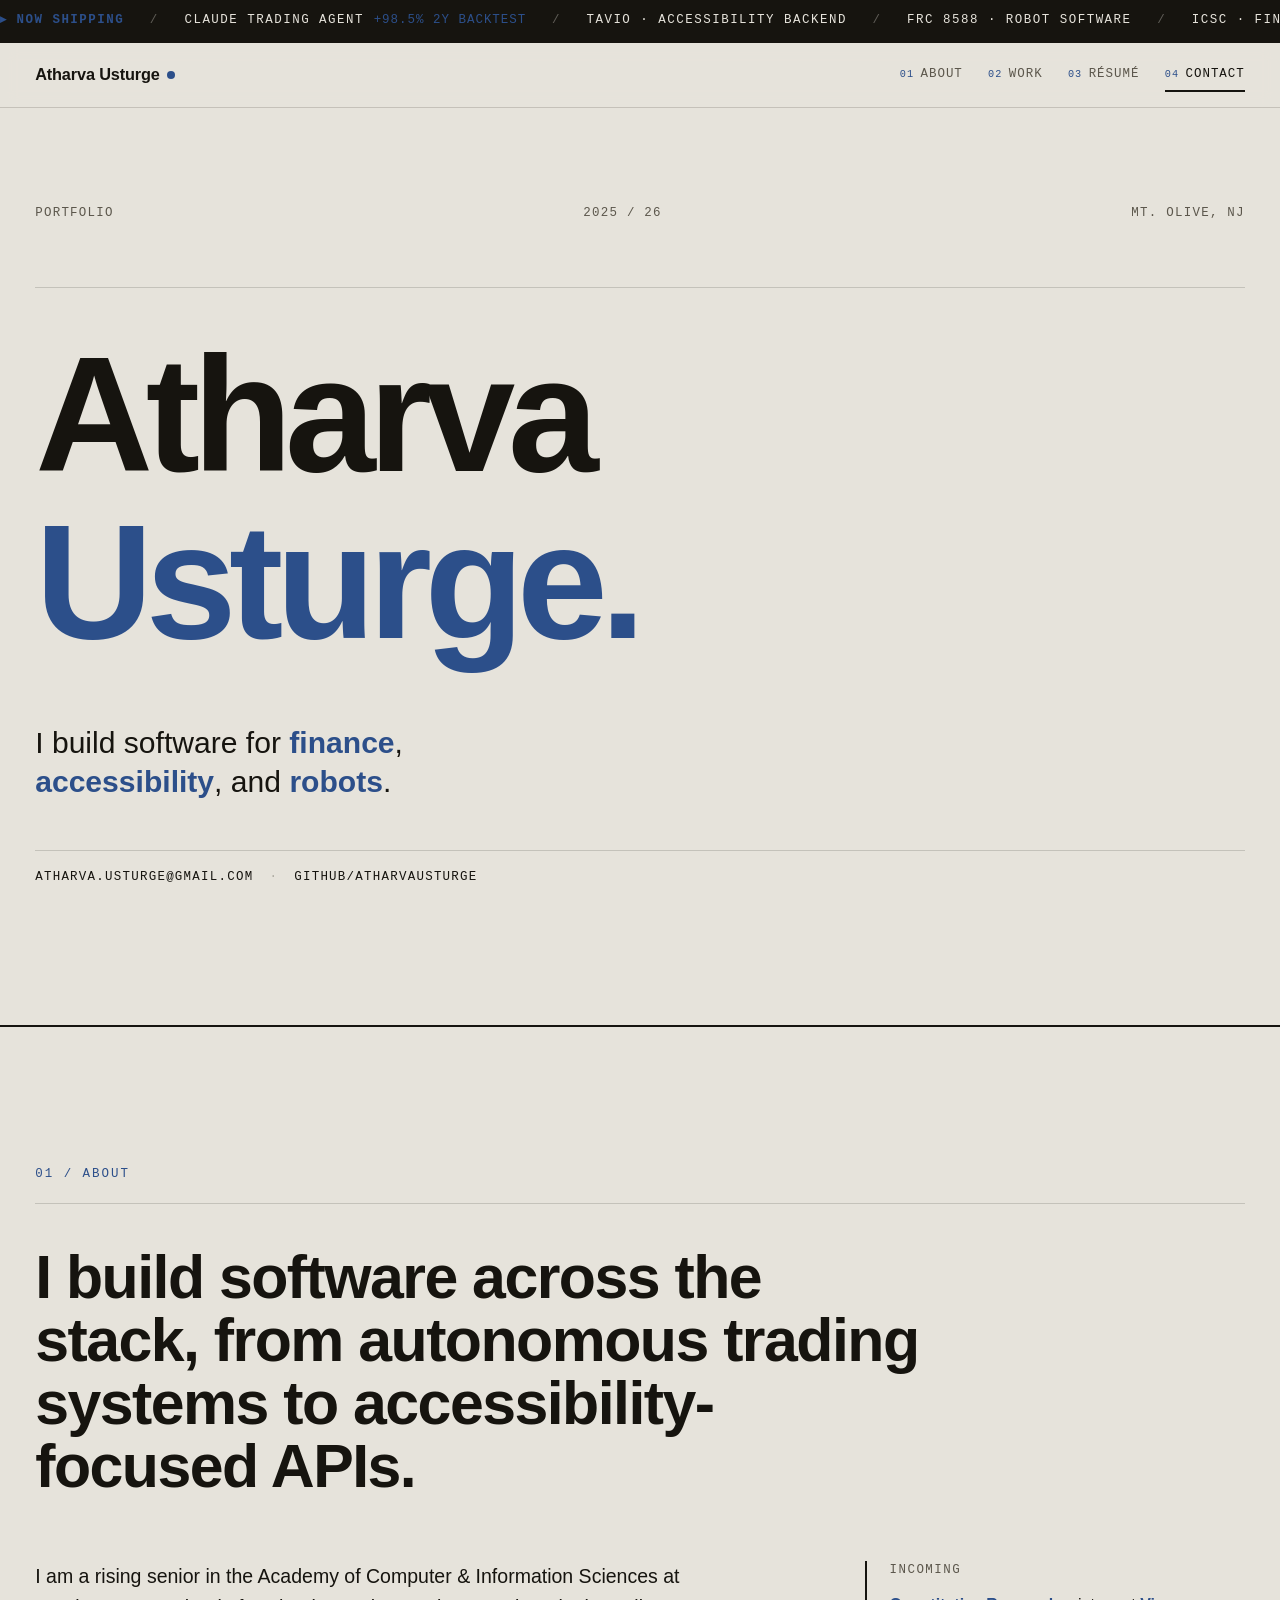
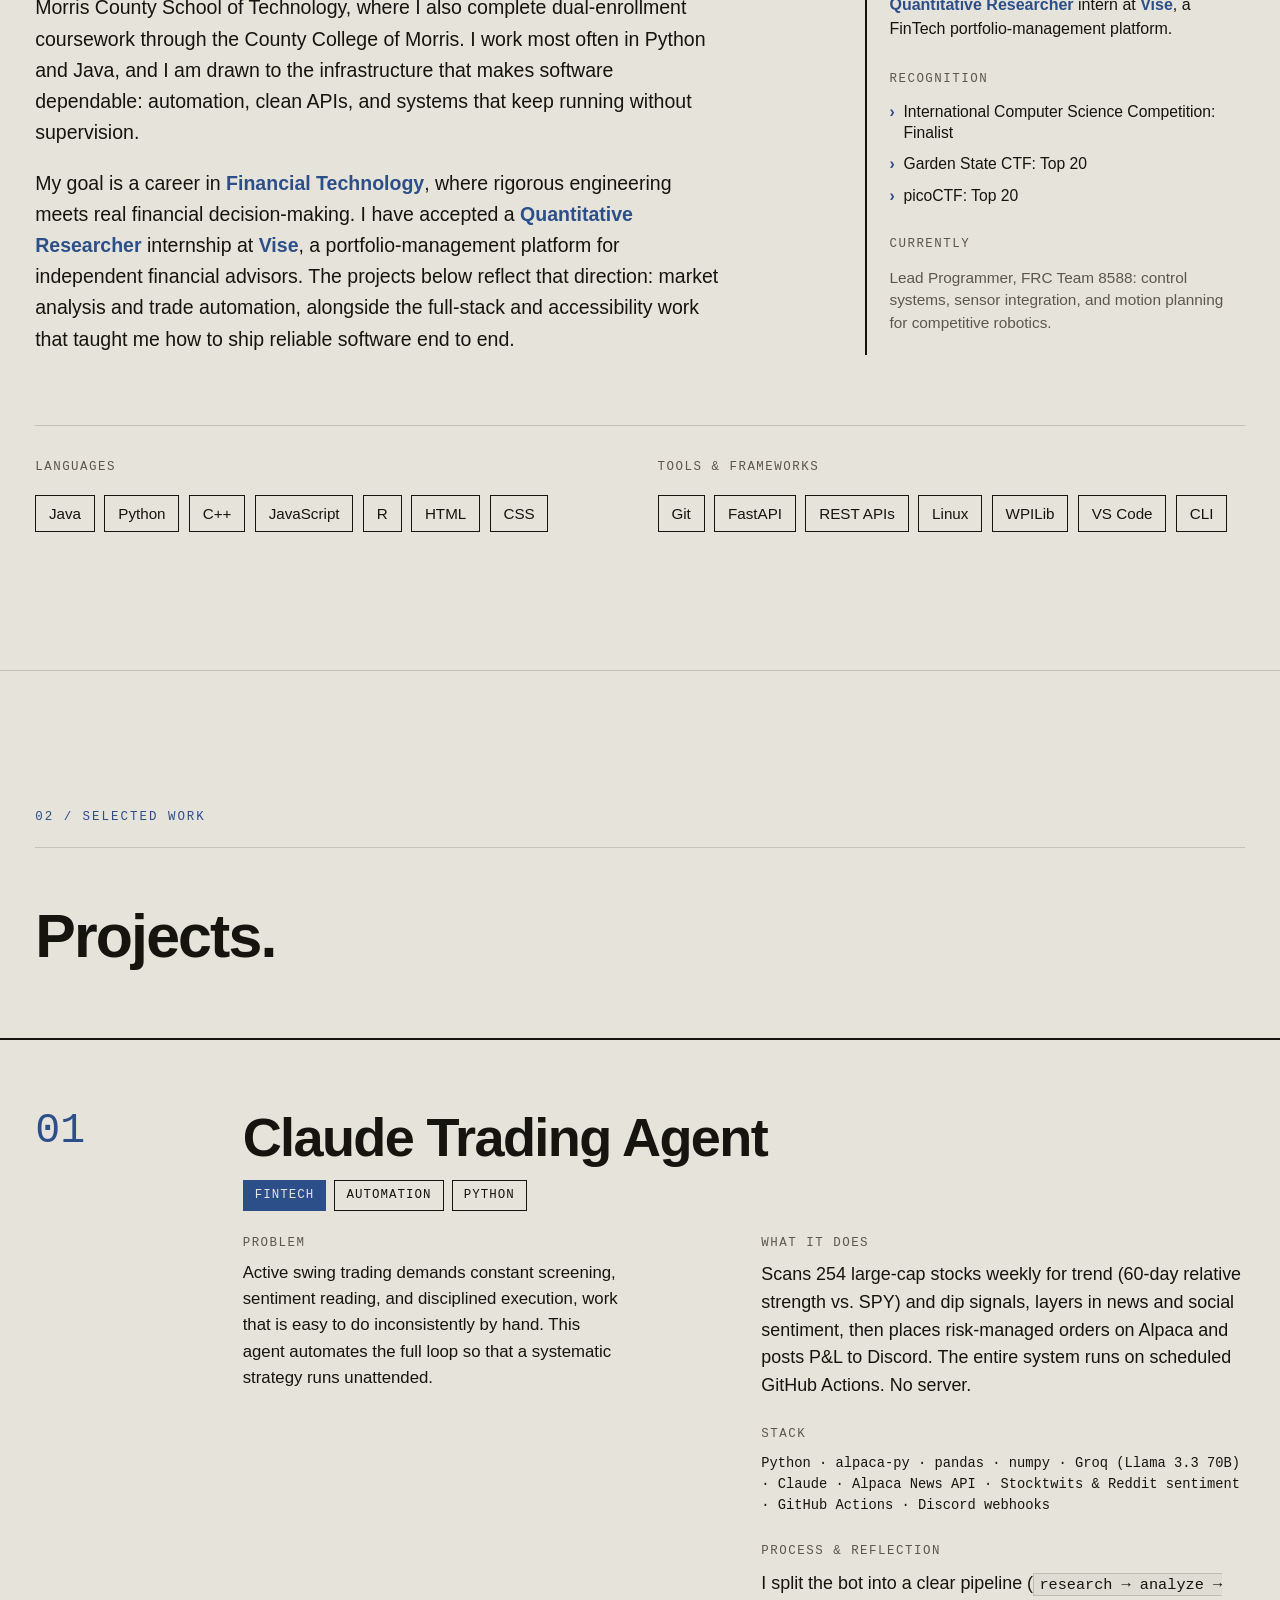
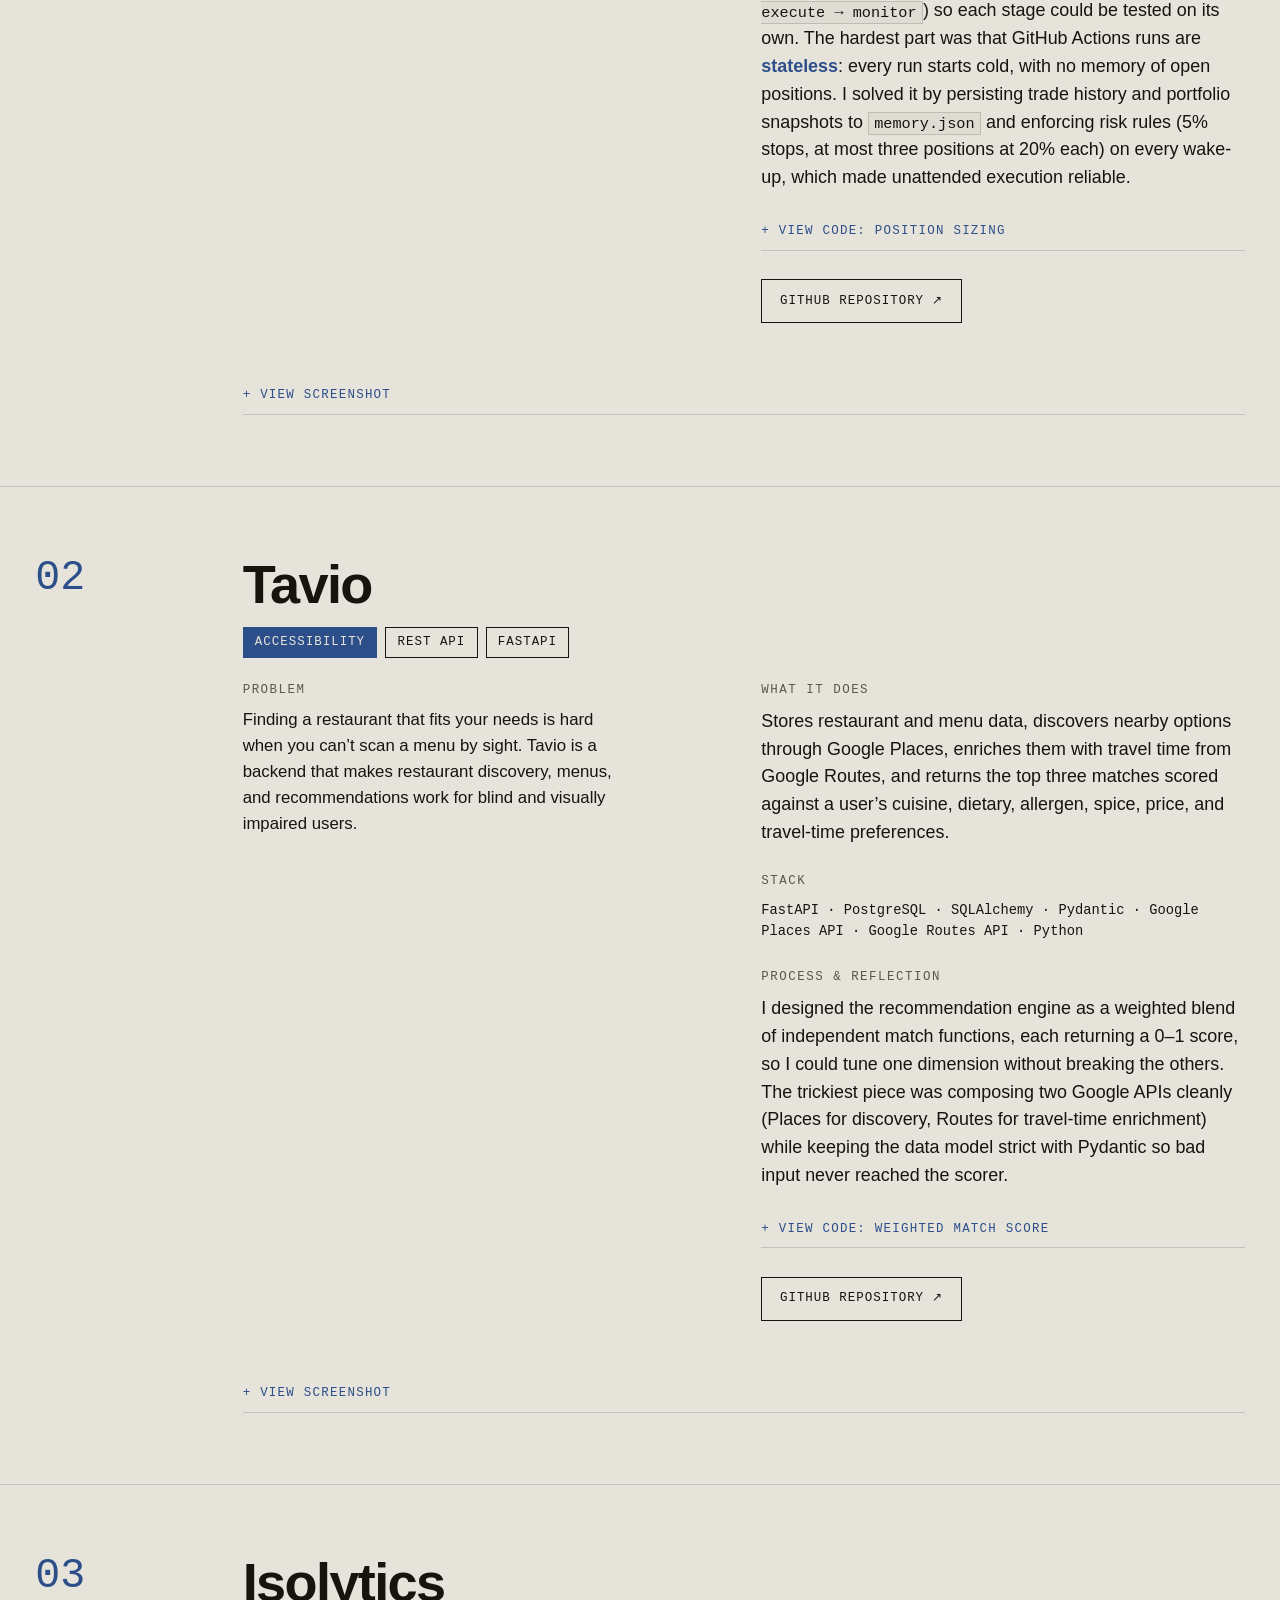
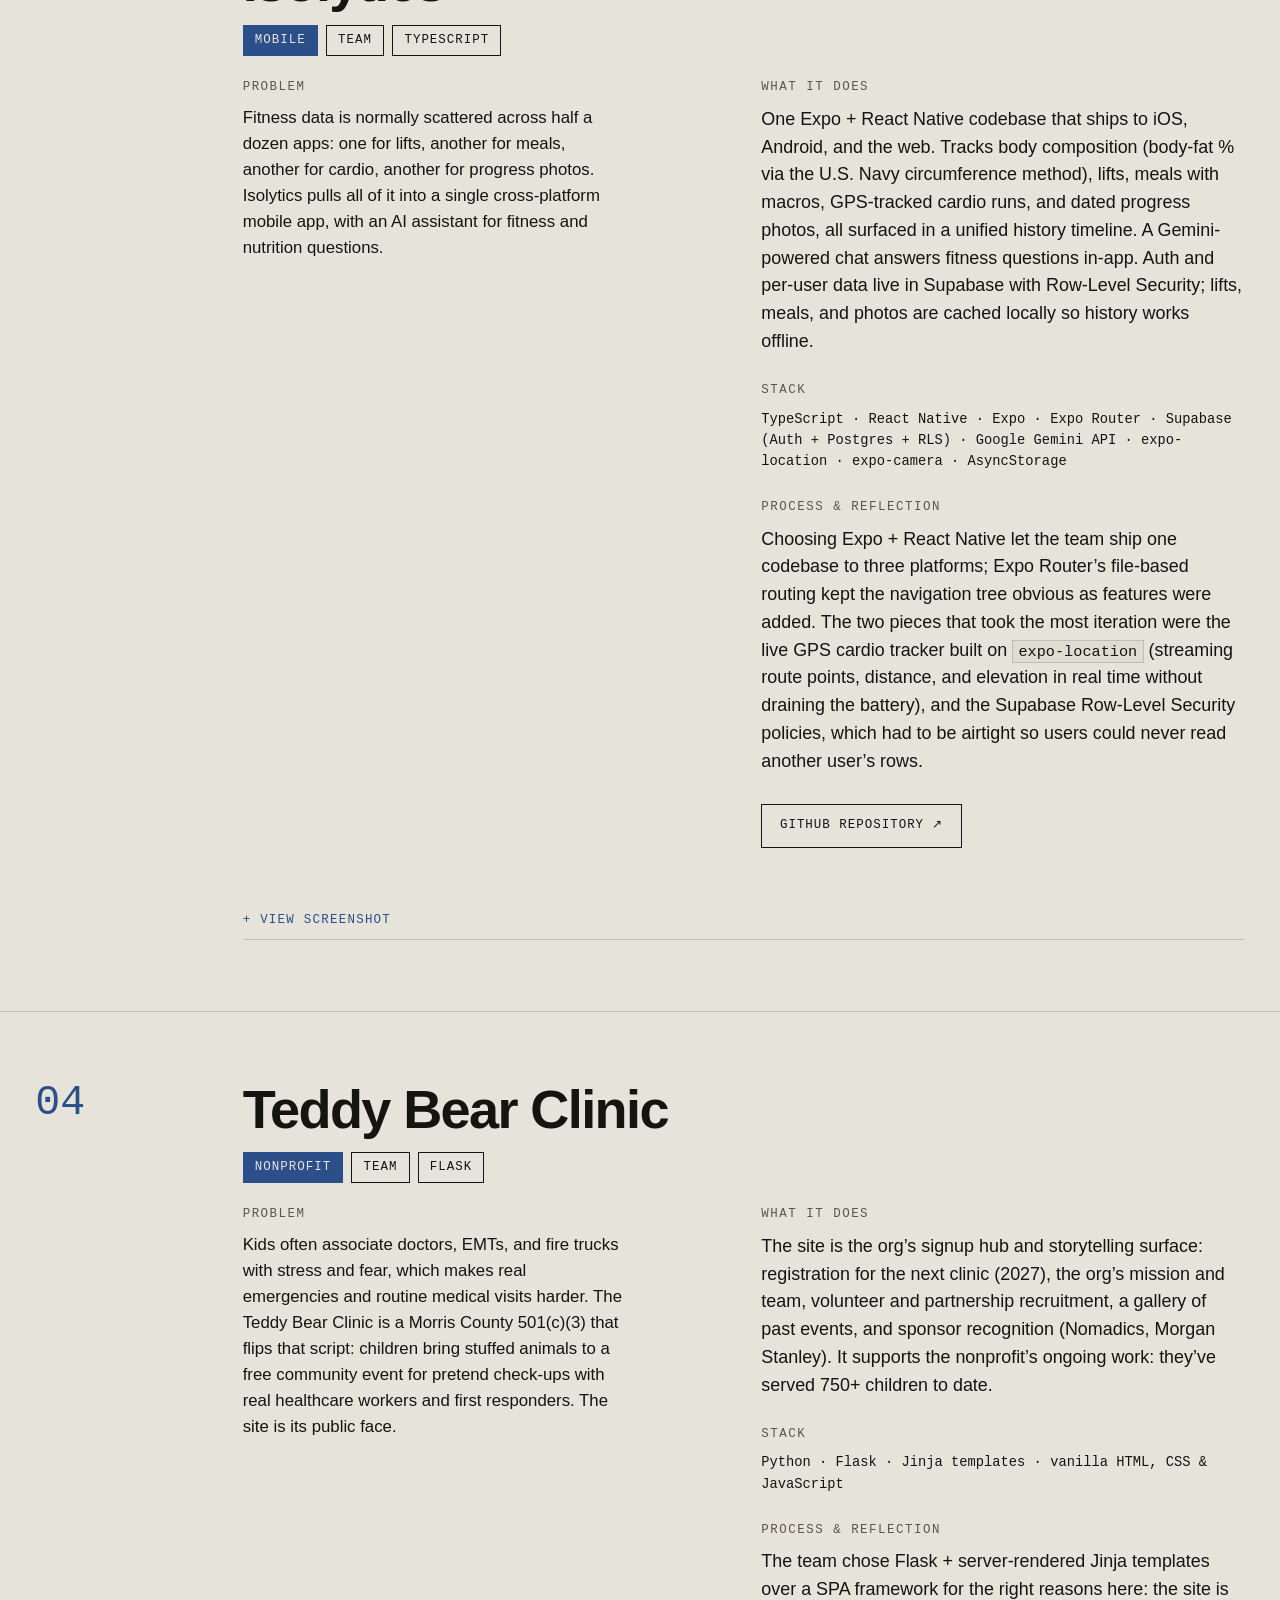
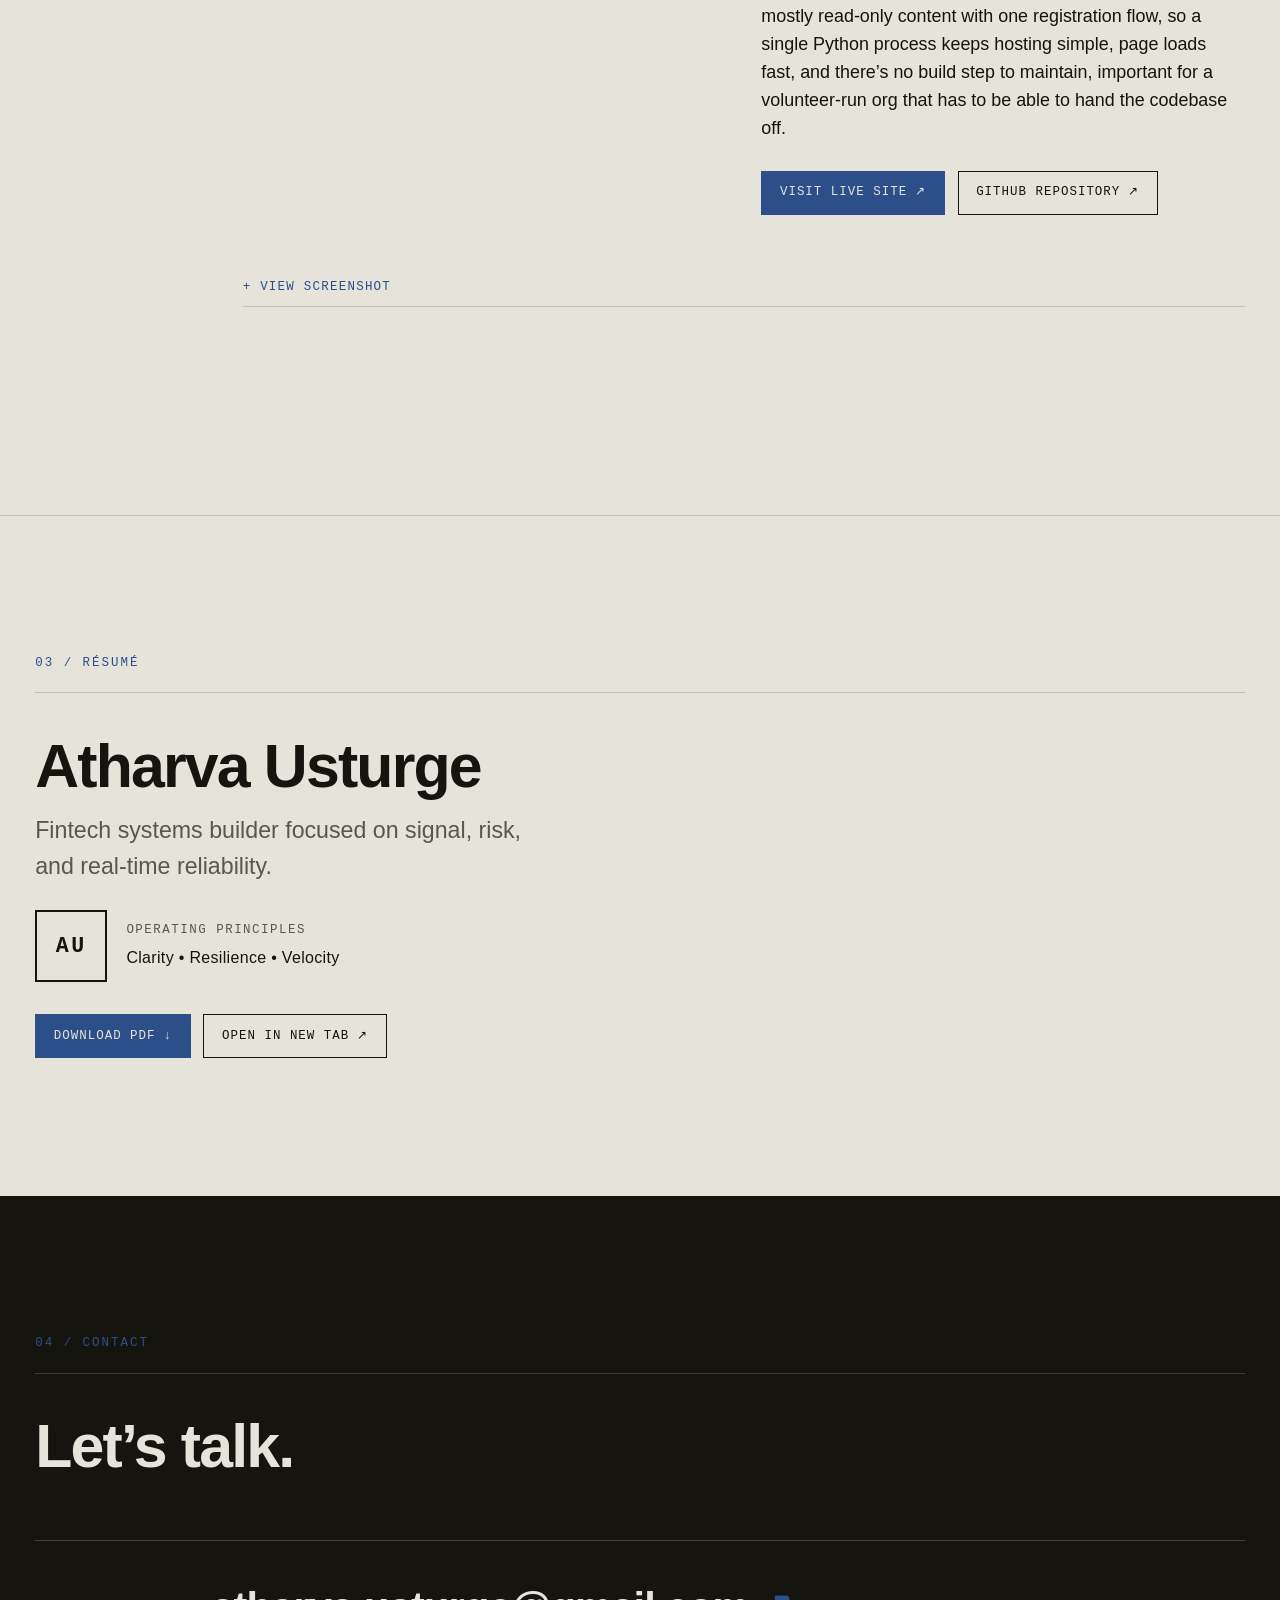
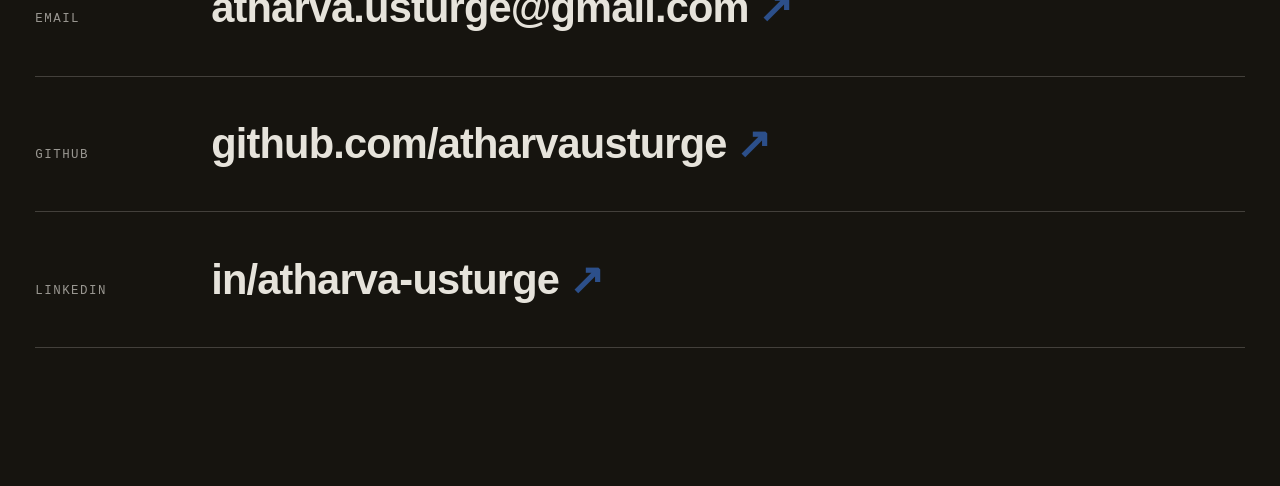
==== index.html @ 87243079 "Update portfolio files for consistency and clarity in text formatting. Added Career update and rewro" ====
<!DOCTYPE html>
<html lang="en">

<head>
  <meta charset="UTF-8" />
  <meta name="viewport" content="width=device-width, initial-scale=1.0" />
  <title>Atharva Usturge · Portfolio</title>
  <meta name="description"
    content="Atharva Usturge: Computer &amp; Information Sciences student engineering toward Financial Technology. Selected work in trading automation, accessibility, and full-stack development." />
  <link rel="stylesheet" href="style.css?v=3" />
</head>

<body>
  <a class="skip-link" href="#about">Skip to content</a>

  <!-- ============== LIVE "NOW SHIPPING" TICKER (above the sticky header) ===== -->
  <!-- Sits above the header so it scrolls off naturally and never collides with
       the sticky nav. Decorative; full content lives in the page below. -->
  <div class="ticker" aria-hidden="true">
    <div class="ticker__track">
      <!-- Two identical copies of the list so the loop is seamless. -->
      <span class="ticker__item ticker__item--lead">&#9656; Now shipping</span>
      <span class="ticker__sep">/</span>
      <span class="ticker__item">Claude Trading Agent <em>+98.5% 2y backtest</em></span>
      <span class="ticker__sep">/</span>
      <span class="ticker__item">Tavio &middot; accessibility backend</span>
      <span class="ticker__sep">/</span>
      <span class="ticker__item">FRC 8588 &middot; robot software</span>
      <span class="ticker__sep">/</span>
      <span class="ticker__item">ICSC &middot; Finalist</span>
      <span class="ticker__sep">/</span>
      <span class="ticker__item">Top 20 &middot; picoCTF</span>
      <span class="ticker__sep">/</span>
      <span class="ticker__item">Top 20 &middot; Garden State CTF</span>
      <span class="ticker__sep">/</span>

      <span class="ticker__item ticker__item--lead">&#9656; Now shipping</span>
      <span class="ticker__sep">/</span>
      <span class="ticker__item">Claude Trading Agent <em>+98.5% 2y backtest</em></span>
      <span class="ticker__sep">/</span>
      <span class="ticker__item">Tavio &middot; accessibility backend</span>
      <span class="ticker__sep">/</span>
      <span class="ticker__item">FRC 8588 &middot; robot software</span>
      <span class="ticker__sep">/</span>
      <span class="ticker__item">ICSC &middot; Finalist</span>
      <span class="ticker__sep">/</span>
      <span class="ticker__item">Top 20 &middot; picoCTF</span>
      <span class="ticker__sep">/</span>
      <span class="ticker__item">Top 20 &middot; Garden State CTF</span>
      <span class="ticker__sep">/</span>
    </div>
  </div>

  <!-- ============================ HEADER / NAV ============================ -->
  <header class="site-header" id="top">
    <div class="grid site-header__inner">
      <a class="wordmark" href="#top" aria-label="Atharva Usturge, home">
        <span class="wordmark__name">Atharva Usturge</span>
        <span class="wordmark__dot" aria-hidden="true"></span>
      </a>

      <nav class="nav" aria-label="Primary">
        <button class="nav__toggle" aria-expanded="false" aria-controls="nav-list">
          <span class="nav__toggle-label">Menu</span>
          <span class="nav__toggle-bars" aria-hidden="true"><i></i><i></i></span>
        </button>
        <ul class="nav__list" id="nav-list">
          <li><a href="#about"><span class="nav__num">01</span>About</a></li>
          <li><a href="#work"><span class="nav__num">02</span>Work</a></li>
          <li><a href="#resume"><span class="nav__num">03</span>Résumé</a></li>
          <li><a href="#contact"><span class="nav__num">04</span>Contact</a></li>
        </ul>
      </nav>
    </div>
  </header>

  <main>
    <!-- ============================ HERO ============================ -->
    <section class="hero" aria-labelledby="hero-heading">
      <div class="grid hero__inner">
        <div class="hero__meta">
          <span>Portfolio</span>
          <span>2025 / 26</span>
          <span>Mt. Olive, NJ</span>
        </div>

        <h1 class="hero__heading" id="hero-heading">
          <span class="line"><span>Atharva</span></span>
          <span class="line line--accent"><span>Usturge.</span></span>
        </h1>

        <p class="hero__lede">
          I build software for
          <strong>finance</strong>, <strong>accessibility</strong>, and <strong>robots</strong>.
        </p>

        <div class="hero__contact">
          <a href="mailto:atharva.usturge@gmail.com">atharva.usturge@gmail.com</a>
          <span class="hero__contact-dot" aria-hidden="true">&middot;</span>
          <a href="https://github.com/atharvausturge" target="_blank" rel="noopener">github/atharvausturge</a>
        </div>
      </div>
    </section>



    <!-- ============================ ABOUT ============================ -->
    <section class="section about" id="about" aria-labelledby="about-heading">
      <div class="grid">
        <p class="section__label">01 / About</p>

        <div class="about__body">
          <h2 class="about__heading" id="about-heading" data-reveal>
            I build software across the stack, from autonomous trading
            systems to accessibility-focused APIs.
          </h2>

          <div class="about__cols">
            <div class="about__bio" data-reveal>
              <p>
                I am a rising senior in the Academy of Computer &amp; Information
                Sciences at Morris County School of Technology, where I also
                complete dual-enrollment coursework through the County College of
                Morris. I work most often in Python and Java, and I am drawn to the
                infrastructure that makes software dependable: automation, clean
                APIs, and systems that keep running without supervision.
              </p>
              <p>
                My goal is a career in <strong>Financial Technology</strong>, where
                rigorous engineering meets real financial decision-making. I have
                accepted a <strong>Quantitative Researcher</strong> internship at
                <strong>Vise</strong>, a portfolio-management platform for
                independent financial advisors. The projects below reflect that
                direction: market analysis and trade automation, alongside the
                full-stack and accessibility work that taught me how to ship
                reliable software end to end.
              </p>
            </div>

            <aside class="about__aside" data-reveal>
              <p class="about__aside-label">Incoming</p>
              <p class="about__aside-note about__aside-note--highlight">
                <strong>Quantitative Researcher</strong> intern at
                <strong>Vise</strong>, a FinTech portfolio-management platform.
              </p>

              <p class="about__aside-label">Recognition</p>
              <ul class="awards">
                <li><span aria-hidden="true">&rsaquo;</span> International Computer Science Competition: Finalist</li>
                <li><span aria-hidden="true">&rsaquo;</span> Garden State CTF: Top 20</li>
                <li><span aria-hidden="true">&rsaquo;</span> picoCTF: Top 20</li>
              </ul>

              <p class="about__aside-label">Currently</p>
              <p class="about__aside-note">
                Lead Programmer, FRC Team 8588: control systems, sensor
                integration, and motion planning for competitive robotics.
              </p>
            </aside>
          </div>

          <!-- Skills -->
          <div class="skills" data-reveal>
            <div class="skills__group">
              <p class="skills__label">Languages</p>
              <ul class="skills__list">
                <li>Java</li>
                <li>Python</li>
                <li>C++</li>
                <li>JavaScript</li>
                <li>R</li>
                <li>HTML</li>
                <li>CSS</li>
              </ul>
            </div>
            <div class="skills__group">
              <p class="skills__label">Tools &amp; Frameworks</p>
              <ul class="skills__list">
                <li>Git</li>
                <li>FastAPI</li>
                <li>REST APIs</li>
                <li>Linux</li>
                <li>WPILib</li>
                <li>VS Code</li>
                <li>CLI</li>
              </ul>
            </div>
          </div>
        </div>
      </div>
    </section>

    <!-- ============================ WORK ============================ -->
    <section class="section work" id="work" aria-labelledby="work-heading">
      <div class="grid">
        <p class="section__label">02 / Selected Work</p>
        <h2 class="work__heading" id="work-heading">Projects.</h2>
      </div>

      <!-- ---- Project 01 ---- -->
      <article class="project" id="project-1" data-reveal>
        <div class="grid project__inner">
          <div class="project__index"><span>01</span></div>
          <div class="project__head">
            <h3 class="project__title">Claude Trading Agent</h3>
            <ul class="project__tags">
              <li class="tag tag--accent">FinTech</li>
              <li class="tag">Automation</li>
              <li class="tag">Python</li>
            </ul>
          </div>

          <div class="project__problem">
            <p class="project__field-label">Problem</p>
            <p>
              Active swing trading demands constant screening, sentiment reading,
              and disciplined execution, work that is easy to do inconsistently
              by hand. This agent automates the full loop so that a systematic
              strategy runs unattended.
            </p>
          </div>

          <div class="project__detail">
            <p class="project__field-label">What it does</p>
            <p>
              Scans 254 large-cap stocks weekly for trend (60-day relative strength
              vs. SPY) and dip signals, layers in news and social sentiment, then
              places risk-managed orders on Alpaca and posts P&amp;L to Discord.
              The entire system runs on scheduled GitHub Actions. No server.
            </p>

            <p class="project__field-label">Stack</p>
            <p class="project__stack">
              Python &middot; alpaca-py &middot; pandas &middot; numpy &middot;
              Groq (Llama&nbsp;3.3&nbsp;70B) &middot; Claude &middot; Alpaca News API
              &middot; Stocktwits &amp; Reddit sentiment &middot; GitHub Actions &middot;
              Discord webhooks
            </p>

            <p class="project__field-label">Process &amp; reflection</p>
            <p class="project__draft">
              I split the bot into a clear pipeline
              (<code>research &rarr; analyze &rarr; execute &rarr; monitor</code>)
              so each stage could be tested on its own. The hardest part was
              that GitHub Actions runs are <em>stateless</em>: every run starts cold,
              with no memory of open positions. I solved it by persisting trade
              history and portfolio snapshots to <code>memory.json</code> and
              enforcing risk rules (5% stops, at most three positions at 20% each)
              on every wake-up, which made unattended execution reliable.
            </p>

            <details class="snippet">
              <summary>View code: position sizing</summary>
              <pre><code># risk.py: fixed-fractional position sizing with a hard cap
MAX_POSITIONS = 3      # never hold more than three names at once
ALLOCATION    = 0.20   # commit 20% of equity per position
STOP_LOSS     = 0.05   # 5% protective stop on every entry

def size_order(equity: float, price: float, open_positions: int) -> int:
    """Return whole-share count for a new entry, or 0 if we're at capacity."""
    if open_positions &gt;= MAX_POSITIONS:
        return 0                      # respect the concurrency cap
    dollars = equity * ALLOCATION     # dollars allotted to this trade
    return int(dollars // price)      # brokers fill whole shares only
</code></pre>
              <p class="snippet__note">Representative logic. Full source on GitHub.</p>
            </details>

            <div class="project__links">
              <a class="link-btn" href="https://github.com/atharvausturge/ClaudeTradingAgent" target="_blank"
                rel="noopener">
                GitHub repository <span aria-hidden="true">&nearr;</span>
              </a>
            </div>
          </div>

          <details class="project__media">
            <summary>View screenshot</summary>
            <figure>
            <img src="assets/discord.jpg" alt="Claude Trading Agent posting a trade execution and P&amp;L update to Discord."
                 loading="lazy" />
            <figcaption>Discord webhook: weekly trade execution and P&amp;L update.</figcaption>
            </figure>
          </details>
        </div>
      </article>

      <!-- ---- Project 02 ---- -->
      <article class="project" id="project-2" data-reveal>
        <div class="grid project__inner">
          <div class="project__index"><span>02</span></div>
          <div class="project__head">
            <h3 class="project__title">Tavio</h3>
            <ul class="project__tags">
              <li class="tag tag--accent">Accessibility</li>
              <li class="tag">REST API</li>
              <li class="tag">FastAPI</li>
            </ul>
          </div>

          <div class="project__problem">
            <p class="project__field-label">Problem</p>
            <p>
              Finding a restaurant that fits your needs is hard when you can&rsquo;t
              scan a menu by sight. Tavio is a backend that makes restaurant
              discovery, menus, and recommendations work for blind and visually
              impaired users.
            </p>
          </div>

          <div class="project__detail">
            <p class="project__field-label">What it does</p>
            <p>
              Stores restaurant and menu data, discovers nearby options through
              Google Places, enriches them with travel time from Google Routes, and
              returns the top three matches scored against a user&rsquo;s cuisine,
              dietary, allergen, spice, price, and travel-time preferences.
            </p>

            <p class="project__field-label">Stack</p>
            <p class="project__stack">
              FastAPI &middot; PostgreSQL &middot; SQLAlchemy &middot; Pydantic
              &middot; Google Places API &middot; Google Routes API &middot; Python
            </p>

            <p class="project__field-label">Process &amp; reflection</p>
            <p class="project__draft">
              I designed the recommendation engine as a weighted blend of independent
              match functions, each returning a 0&ndash;1 score, so I could tune one
              dimension without breaking the others. The trickiest piece was
              composing two Google APIs cleanly (Places for discovery, Routes
              for travel-time enrichment) while keeping the data model strict
              with Pydantic so bad input never reached the scorer.
            </p>

            <details class="snippet">
              <summary>View code: weighted match score</summary>
              <pre><code># recommend.py: blend per-dimension matches into one ranking score
WEIGHTS = {"cuisine": 0.30, "dietary": 0.25, "allergens": 0.20,
           "spice": 0.10, "price": 0.10, "travel": 0.05}

def score(restaurant, prefs) -&gt; float:
    """Each match_* fn returns 0..1; weights make the trade-offs explicit."""
    parts = {
        "cuisine":   cuisine_match(restaurant, prefs),
        "dietary":   dietary_match(restaurant, prefs),
        "allergens": allergen_safety(restaurant, prefs),
        "spice":     spice_match(restaurant, prefs),
        "price":     price_match(restaurant, prefs),
        "travel":    travel_match(restaurant, prefs),
    }
    return sum(WEIGHTS[k] * v for k, v in parts.items())
</code></pre>
              <p class="snippet__note">Representative logic. Full source on GitHub.</p>
            </details>

            <div class="project__links">
              <a class="link-btn" href="https://github.com/atharvausturge/Tavio-Backend" target="_blank" rel="noopener">
                GitHub repository <span aria-hidden="true">&nearr;</span>
              </a>
            </div>
          </div>

          <details class="project__media">
            <summary>View screenshot</summary>
            <figure>
            <img src="assets/Tavio.jpg" alt="Tavio backend: restaurant recommendation API response."
                 loading="lazy" />
            <figcaption>Recommendation response: ranked restaurants scored against a user&rsquo;s preferences.</figcaption>
            </figure>
          </details>
        </div>
      </article>

      <!-- ---- Project 03 ---- -->
      <article class="project" id="project-3" data-reveal>
        <div class="grid project__inner">
          <div class="project__index"><span>03</span></div>
          <div class="project__head">
            <h3 class="project__title">Isolytics</h3>
            <ul class="project__tags">
              <li class="tag tag--accent">Mobile</li>
              <li class="tag">Team</li>
              <li class="tag">TypeScript</li>
            </ul>
          </div>

          <div class="project__problem">
            <p class="project__field-label">Problem</p>
            <p>
              Fitness data is normally scattered across half a dozen apps: one
              for lifts, another for meals, another for cardio, another for progress
              photos. Isolytics pulls all of it into a single cross-platform mobile
              app, with an AI assistant for fitness and nutrition questions.
            </p>
          </div>

          <div class="project__detail">
            <p class="project__field-label">What it does</p>
            <p>
              One Expo + React Native codebase that ships to iOS, Android, and the
              web. Tracks body composition (body-fat % via the U.S. Navy
              circumference method), lifts, meals with macros, GPS-tracked cardio
              runs, and dated progress photos, all surfaced in a unified
              history timeline. A Gemini-powered chat answers fitness questions
              in-app. Auth and per-user data live in Supabase with Row-Level
              Security; lifts, meals, and photos are cached locally so history
              works offline.
            </p>

            <p class="project__field-label">Stack</p>
            <p class="project__stack">
              TypeScript &middot; React Native &middot; Expo &middot; Expo Router
              &middot; Supabase (Auth + Postgres + RLS) &middot; Google Gemini API
              &middot; expo-location &middot; expo-camera &middot; AsyncStorage
            </p>

            <p class="project__field-label">Process &amp; reflection</p>
            <p class="project__draft">
              Choosing Expo + React Native let the team ship one codebase to three
              platforms; Expo Router&rsquo;s file-based routing kept the navigation
              tree obvious as features were added. The two pieces that took the
              most iteration were the live GPS cardio tracker built on
              <code>expo-location</code> (streaming route points, distance,
              and elevation in real time without draining the battery), and
              the Supabase Row-Level Security policies, which had to be airtight so
              users could never read another user&rsquo;s rows.
            </p>

            <div class="project__links">
              <a class="link-btn" href="https://github.com/ayaang12/isolytics" target="_blank" rel="noopener">
                GitHub repository <span aria-hidden="true">&nearr;</span>
              </a>
            </div>
          </div>

          <details class="project__media">
            <summary>View screenshot</summary>
            <figure>
            <img src="assets/Isolytics.jpg" alt="Isolytics: cross-platform fitness tracking app screen."
                 loading="lazy" />
            <figcaption>Isolytics: one of the app screens running on iOS.</figcaption>
            </figure>
          </details>
        </div>
      </article>

      <!-- ---- Project 04 ---- -->
      <article class="project" id="project-4" data-reveal>
        <div class="grid project__inner">
          <div class="project__index"><span>04</span></div>
          <div class="project__head">
            <h3 class="project__title">Teddy Bear Clinic</h3>
            <ul class="project__tags">
              <li class="tag tag--accent">Nonprofit</li>
              <li class="tag">Team</li>
              <li class="tag">Flask</li>
            </ul>
          </div>

          <div class="project__problem">
            <p class="project__field-label">Problem</p>
            <p>
              Kids often associate doctors, EMTs, and fire trucks with stress and
              fear, which makes real emergencies and routine medical visits
              harder. The Teddy Bear Clinic is a Morris County 501(c)(3) that
              flips that script: children bring stuffed animals to a free
              community event for pretend check-ups with real healthcare workers
              and first responders. The site is its public face.
            </p>
          </div>

          <div class="project__detail">
            <p class="project__field-label">What it does</p>
            <p>
              The site is the org&rsquo;s signup hub and storytelling surface:
              registration for the next clinic (2027), the org&rsquo;s mission and
              team, volunteer and partnership recruitment, a gallery of past
              events, and sponsor recognition (Nomadics, Morgan Stanley). It
              supports the nonprofit&rsquo;s ongoing work: they&rsquo;ve
              served 750+ children to date.
            </p>

            <p class="project__field-label">Stack</p>
            <p class="project__stack">
              Python &middot; Flask &middot; Jinja templates &middot; vanilla HTML,
              CSS &amp; JavaScript
            </p>

            <p class="project__field-label">Process &amp; reflection</p>
            <p class="project__draft">
              The team chose Flask + server-rendered Jinja templates over a SPA
              framework for the right reasons here: the site is mostly read-only
              content with one registration flow, so a single Python process
              keeps hosting simple, page loads fast, and there&rsquo;s no build
              step to maintain, important for a volunteer-run org that
              has to be able to hand the codebase off.
            </p>

            <div class="project__links">
              <a class="link-btn link-btn--solid" href="https://theteddybearclinic.org" target="_blank" rel="noopener">
                Visit live site <span aria-hidden="true">&nearr;</span>
              </a>
              <a class="link-btn" href="https://github.com/emanuelwertman/TeddyBearClinic" target="_blank"
                rel="noopener">
                GitHub repository <span aria-hidden="true">&nearr;</span>
              </a>
            </div>
          </div>

          <details class="project__media">
            <summary>View screenshot</summary>
            <figure>
            <img src="assets/TBC.jpg" alt="Teddy Bear Clinic: live nonprofit website."
                 loading="lazy" />
            <figcaption>theteddybearclinic.org, the deployed nonprofit site.</figcaption>
            </figure>
          </details>
        </div>
      </article>
    </section>

    <!-- ============================ RESUME ============================ -->
    <section class="section resume" id="resume" aria-labelledby="resume-heading">
      <div class="grid">
        <p class="section__label">03 / Résumé</p>
        <div class="resume__body">
          <h2 class="resume__heading" id="resume-heading" data-reveal>
            Atharva Usturge
          </h2>
          <p class="resume__tagline" data-reveal>
            Fintech systems builder focused on signal, risk, and real-time reliability.
          </p>
          <div class="resume__signature" data-reveal>
            <div class="resume__stamp" aria-hidden="true">AU</div>
            <div class="resume__signature-text">
              <p class="resume__signature-label">Operating principles</p>
              <p class="resume__signature-values">Clarity &bull; Resilience &bull; Velocity</p>
            </div>
          </div>
          <div class="resume__actions" data-reveal>
            <a class="link-btn link-btn--solid" href="AtharvaUsturge-ResumeCopy.pdf" download>
              Download PDF <span aria-hidden="true">&darr;</span>
            </a>
            <a class="link-btn" href="AtharvaUsturge-ResumeCopy.pdf" target="_blank" rel="noopener">
              Open in new tab <span aria-hidden="true">&nearr;</span>
            </a>
          </div>
        </div>
      </div>
    </section>

    <!-- ============================ CONTACT ============================ -->
    <section class="section contact" id="contact" aria-labelledby="contact-heading">
      <div class="grid">
        <p class="section__label">04 / Contact</p>
        <div class="contact__body">
          <h2 class="contact__heading" id="contact-heading" data-reveal>
            Let&rsquo;s talk.
          </h2>
          <ul class="contact__list" data-reveal>
            <li>
              <span class="contact__key">Email</span>
              <a href="mailto:atharva.usturge@gmail.com">atharva.usturge@gmail.com <span
                  aria-hidden="true">&nearr;</span></a>
            </li>
            <li>
              <span class="contact__key">GitHub</span>
              <a href="https://github.com/atharvausturge" target="_blank" rel="noopener">github.com/atharvausturge <span
                  aria-hidden="true">&nearr;</span></a>
            </li>
            <li>
              <span class="contact__key">LinkedIn</span>
              <a href="https://www.linkedin.com/in/atharva-usturge-a80535349/" target="_blank"
                rel="noopener">in/atharva-usturge <span aria-hidden="true">&nearr;</span></a>
            </li>
          </ul>
        </div>
      </div>
    </section>
  </main>


  <script src="main.js"></script>
  <!-- Optional local-only config. Logs a harmless 404 in dev tools if you
       haven't created the file yet. See ticker.config.example.js. -->
  <script src="ticker.config.local.js"></script>
  <script src="ticker.js"></script>
</body>

</html>
---- style.css ----
/* ==========================================================================
   Atharva Usturge - Portfolio
   Swiss / International Typographic Style: strict grid, bold type scale,
   warm paper + near-black ink + a single red accent. No webfonts, no
   gradients, no glow. Structure is the decoration.
   ========================================================================== */

/* ---------------------------------------------------------------- Tokens */
:root {
  /* Palette */
  --paper:      #e6e3db;   /* warm grey */
  --paper-2:    #dfdcd3;   /* slightly deeper panel */
  --ink:        #16140f;   /* near-black, faintly warm */
  --ink-soft:   #5c574c;   /* muted secondary text */
  --accent:     #2c4f8a;   /* cobalt - brand accent */
  --loss:       #d94a3a;   /* semantic loss color (ticker downside) */
  --green:      #34c97a;   /* semantic gain color (ticker upside) */
  --rule:       rgba(22, 20, 15, 0.16);
  --rule-bold:  var(--ink);

  /* Type */
  --sans: "Helvetica Neue", Helvetica, Arial, sans-serif;
  --mono: ui-monospace, "SF Mono", SFMono-Regular, Menlo, Consolas, monospace;

  /* Fluid type scale */
  --fs-mono:    clamp(0.68rem, 0.62rem + 0.25vw, 0.78rem);
  --fs-body:    clamp(1rem, 0.96rem + 0.25vw, 1.12rem);
  --fs-lede:    clamp(1.25rem, 1rem + 1.1vw, 1.9rem);
  --fs-h3:      clamp(1.9rem, 1.3rem + 2.6vw, 3.4rem);
  --fs-h2:      clamp(2rem, 1.4rem + 3vw, 4rem);
  --fs-hero:    clamp(3rem, 1rem + 11.5vw, 11rem);

  /* Grid + rhythm */
  --maxw: 1500px;
  --gut:  clamp(1.1rem, 0.6rem + 2vw, 2.5rem);  /* page side padding + column gap */
  --section-pad: clamp(4.5rem, 3rem + 7vw, 9rem);

  --ease: cubic-bezier(0.22, 1, 0.36, 1);
}

/* ---------------------------------------------------------------- Reset */
*, *::before, *::after { box-sizing: border-box; }

html { -webkit-text-size-adjust: 100%; }

body {
  margin: 0;
  font-family: var(--sans);
  font-size: var(--fs-body);
  line-height: 1.55;
  color: var(--ink);
  background: var(--paper);
  -webkit-font-smoothing: antialiased;
  text-rendering: optimizeLegibility;
  overflow-x: hidden;
}

h1, h2, h3, p, ul, figure { margin: 0; }
ul { list-style: none; padding: 0; }
a  { color: inherit; text-decoration: none; }
strong { font-weight: 700; }

img, iframe { max-width: 100%; display: block; }

::selection { background: var(--accent); color: var(--paper); }

/* ---------------------------------------------------------------- Grid */
/* 12-column grid shared by every band; faint column rules give the page
   its visible Swiss structure. */
.grid {
  width: 100%;
  max-width: var(--maxw);
  margin-inline: auto;
  padding-inline: var(--gut);
  display: grid;
  grid-template-columns: repeat(12, 1fr);
  column-gap: var(--gut);
}

/* ---------------------------------------------------------------- Skip link */
.skip-link {
  position: absolute;
  left: -999px;
  top: 0;
  z-index: 200;
  background: var(--ink);
  color: var(--paper);
  padding: 0.6rem 1rem;
  font: 600 var(--fs-mono)/1 var(--mono);
  text-transform: uppercase;
  letter-spacing: 0.08em;
}
.skip-link:focus { left: 0.5rem; top: 0.5rem; }

/* ---------------------------------------------------------------- Header */
.site-header {
  position: sticky;
  top: 0;
  z-index: 100;
  background: color-mix(in srgb, var(--paper) 88%, transparent);
  backdrop-filter: saturate(140%) blur(8px);
  border-bottom: 1px solid var(--rule);
}
.site-header__inner {
  align-items: center;
  min-height: 64px;
  padding-block: 0.7rem;
}
.wordmark {
  grid-column: 1 / span 6;
  display: inline-flex;
  align-items: baseline;
  gap: 0.45rem;
  font-weight: 700;
  letter-spacing: -0.01em;
  font-size: 1.02rem;
}
.wordmark__dot {
  width: 8px; height: 8px;
  background: var(--accent);
  border-radius: 50%;
  transform: translateY(-1px);
}

/* Nav */
.nav { grid-column: 7 / span 6; justify-self: end; }
.nav__list {
  display: flex;
  gap: clamp(1rem, 0.3rem + 1.6vw, 2.4rem);
  font-family: var(--mono);
  font-size: var(--fs-mono);
  text-transform: uppercase;
  letter-spacing: 0.08em;
}
.nav__list a {
  display: inline-flex;
  align-items: baseline;
  gap: 0.4rem;
  padding-block: 0.35rem;
  position: relative;
  color: var(--ink-soft);
  transition: color 0.25s var(--ease);
}
.nav__num { color: var(--accent); font-size: 0.82em; }
.nav__list a::after {
  content: "";
  position: absolute;
  left: 0; bottom: -2px;
  width: 100%;
  height: 2px;
  background: var(--ink);
  transform: scaleX(0);
  transform-origin: left;
  transition: transform 0.3s var(--ease);
}
.nav__list a:hover,
.nav__list a:focus-visible { color: var(--ink); }
.nav__list a:hover::after,
.nav__list a:focus-visible::after,
.nav__list a.is-active::after { transform: scaleX(1); }
.nav__list a.is-active { color: var(--ink); }

.nav__toggle { display: none; }

/* ---------------------------------------------------------------- Hero */
.hero {
  padding-top: 0;
  padding-bottom: var(--section-pad);
  border-bottom: 2px solid var(--rule-bold);
  position: relative;
}
.hero__inner { padding-top: clamp(3rem, 2rem + 5vw, 6rem); }

/* ---- Live ticker (full-bleed, scrolls left forever, pauses on hover) ---- */
.ticker {
  overflow: hidden;
  background: var(--ink);
  color: var(--paper);
  border-bottom: 1px solid var(--ink);
  padding-block: 0.7rem;
  font-family: var(--mono);
  font-size: var(--fs-mono);
  text-transform: uppercase;
  letter-spacing: 0.12em;
  white-space: nowrap;
  cursor: default;
}
.ticker__track {
  display: inline-flex;
  align-items: center;
  gap: 1.6rem;
  animation: tickerSlide 42s linear infinite;
  will-change: transform;
}
.ticker:hover .ticker__track { animation-play-state: paused; }
.ticker__item { display: inline-flex; align-items: baseline; gap: 0.6rem; }
.ticker__item--lead { color: var(--accent); font-weight: 700; }
.ticker__item--meta { opacity: 0.55; }
.ticker__item em      { color: var(--accent); font-style: normal; letter-spacing: 0.08em; }
.ticker__sym          { font-weight: 700; letter-spacing: 0.08em; }
.ticker__price        { font-weight: 500; opacity: 0.9; }
.ticker__pnl          { font-weight: 700; letter-spacing: 0.04em; }
.ticker__pnl--up      { color: var(--green); }
.ticker__pnl--down    { color: var(--loss); }
.ticker__sep { opacity: 0.35; }
@keyframes tickerSlide {
  from { transform: translateX(0); }
  to   { transform: translateX(-50%); }
}
/* Brief background pulse whenever ticker.js detects a new trade. */
.ticker--flash { animation: tickerFlash 1.5s ease; }
@keyframes tickerFlash {
  0%   { background: var(--ink); }
  18%  { background: #3a3a35; }
  100% { background: var(--ink); }
}
.hero__meta {
  grid-column: 1 / -1;
  display: flex;
  justify-content: space-between;
  flex-wrap: wrap;
  gap: 0.5rem 1.5rem;
  font-family: var(--mono);
  font-size: var(--fs-mono);
  text-transform: uppercase;
  letter-spacing: 0.1em;
  color: var(--ink-soft);
  padding-bottom: clamp(1.5rem, 1rem + 4vw, 4rem);
  border-bottom: 1px solid var(--rule);
  margin-bottom: clamp(1.5rem, 1rem + 3vw, 3.5rem);
}
.hero__heading {
  grid-column: 1 / -1;
  font-size: var(--fs-hero);
  font-weight: 700;
  line-height: 0.9;
  letter-spacing: -0.045em;
  text-transform: none;
}
/* padding-bottom extends the clip box so descenders (g, y, j) aren't cut off.
   line-height stays tight at 0.9 - only the clip region grows. */
.hero__heading .line { display: block; overflow: hidden; padding-bottom: 0.12em; }
/* Each line slides up from its clipped container on load (no observer needed). */
.hero__heading .line > span {
  display: block;
  transform: translateY(110%);
  animation: lineUp 0.9s var(--ease) forwards;
}
.hero__heading .line:nth-child(1) > span { animation-delay: 0.08s; }
.hero__heading .line:nth-child(2) > span { animation-delay: 0.18s; }
.hero__heading .line:nth-child(3) > span { animation-delay: 0.28s; }
.hero__heading .line--accent { color: var(--accent); }
@keyframes lineUp { to { transform: translateY(0); } }
@keyframes fadeUp { from { opacity: 0; transform: translateY(20px); } to { opacity: 1; transform: none; } }

.hero__lede {
  grid-column: 1 / span 8;
  margin-top: clamp(1.5rem, 1rem + 2.5vw, 3rem);
  font-size: var(--fs-lede);
  line-height: 1.3;
  font-weight: 400;
  color: var(--ink);
  max-width: 22ch;
  opacity: 0;
  animation: fadeUp 0.8s var(--ease) 0.5s forwards;
}
.hero__lede strong { color: var(--accent); font-weight: 700; }

.hero__contact {
  grid-column: 1 / -1;
  margin-top: clamp(2rem, 1.5rem + 2vw, 3rem);
  padding-top: 1.1rem;
  border-top: 1px solid var(--rule);
  display: flex;
  flex-wrap: wrap;
  align-items: center;
  gap: 0.6rem 1rem;
  font-family: var(--mono);
  font-size: var(--fs-mono);
  text-transform: uppercase;
  letter-spacing: 0.1em;
  color: var(--ink-soft);
}
.hero__contact a {
  position: relative;
  color: var(--ink);
  transition: color 0.2s var(--ease);
}
.hero__contact a::after {
  content: "";
  position: absolute; left: 0; bottom: -3px;
  width: 100%; height: 1px;
  background: var(--ink);
  transform: scaleX(0);
  transform-origin: left;
  transition: transform 0.3s var(--ease);
}
.hero__contact a:hover { color: var(--accent); }
.hero__contact a:hover::after { background: var(--accent); transform: scaleX(1); }
.hero__contact-dot { opacity: 0.4; }

.hero__scroll {
  grid-column: 11 / span 2;
  align-self: end;
  justify-self: end;
  display: inline-flex;
  flex-direction: column;
  align-items: flex-end;
  gap: 0.4rem;
  font-family: var(--mono);
  font-size: var(--fs-mono);
  text-transform: uppercase;
  letter-spacing: 0.1em;
  color: var(--ink-soft);
}
.hero__scroll-arrow {
  font-size: 1.4rem;
  animation: nudge 1.8s var(--ease) infinite;
}
@keyframes nudge {
  0%, 100% { transform: translateY(0); }
  50%      { transform: translateY(6px); }
}

/* ---------------------------------------------------------------- Signal tape */
.signal {
  background: var(--ink);
  color: var(--paper);
  border-bottom: 2px solid var(--ink);
}
.signal__grid {
  padding-block: clamp(2rem, 1.5rem + 2vw, 3rem);
  row-gap: 1rem;
  align-items: baseline;
}
.signal__label {
  grid-column: 1 / span 4;
  font-family: var(--mono);
  font-size: var(--fs-mono);
  text-transform: uppercase;
  letter-spacing: 0.16em;
  color: var(--accent);
}
.signal__note {
  grid-column: 5 / -1;
  max-width: 42ch;
  font-size: clamp(1.05rem, 0.95rem + 0.6vw, 1.35rem);
  color: rgba(242, 239, 232, 0.75);
}
.signal__rows {
  border-top: 1px solid rgba(242, 239, 232, 0.2);
  border-bottom: 1px solid rgba(242, 239, 232, 0.2);
  overflow: hidden;
  display: flex;
  flex-direction: column;
  gap: 0;
}
.signal__row {
  display: inline-flex;
  width: max-content;
  gap: 2rem;
  padding: 0.9rem 0;
  font-family: var(--mono);
  font-size: var(--fs-mono);
  text-transform: uppercase;
  letter-spacing: 0.12em;
  white-space: nowrap;
  animation: tape 22s linear infinite;
}
.signal__row span {
  position: relative;
  padding-left: 1.2rem;
}
.signal__row span::before {
  content: "•";
  position: absolute;
  left: 0;
  color: var(--accent);
}
.signal__row--reverse {
  animation-direction: reverse;
  opacity: 0.75;
}
@keyframes tape { from { transform: translateX(0); } to { transform: translateX(-50%); } }

/* ---------------------------------------------------------------- Sections */
.section { padding-block: var(--section-pad); }
.section + .section { border-top: 1px solid var(--rule); }

.section__label {
  grid-column: 1 / -1;
  font-family: var(--mono);
  font-size: var(--fs-mono);
  text-transform: uppercase;
  letter-spacing: 0.16em;
  color: var(--accent);
  padding-bottom: 1.2rem;
  margin-bottom: clamp(1.5rem, 1rem + 2vw, 3rem);
  border-bottom: 1px solid var(--rule);
}

/* ---------------------------------------------------------------- About */
.about__body { grid-column: 1 / -1; display: grid; grid-template-columns: subgrid; }
.about__body { grid-template-columns: repeat(12, 1fr); column-gap: var(--gut); }

.about__heading {
  grid-column: 1 / span 9;
  font-size: var(--fs-h2);
  font-weight: 700;
  line-height: 1.04;
  letter-spacing: -0.025em;
  margin-bottom: clamp(2rem, 1.5rem + 3vw, 4rem);
}

.about__cols {
  grid-column: 1 / -1;
  display: grid;
  grid-template-columns: repeat(12, 1fr);
  column-gap: var(--gut);
  row-gap: 2.5rem;
}
.about__bio {
  grid-column: 1 / span 7;
  display: flex;
  flex-direction: column;
  gap: 1.2rem;
  font-size: clamp(1.05rem, 1rem + 0.3vw, 1.22rem);
  line-height: 1.6;
}
.about__bio strong { color: var(--accent); }

.about__aside {
  grid-column: 9 / span 4;
  border-left: 2px solid var(--ink);
  padding-left: 1.4rem;
}
.about__aside-label {
  font-family: var(--mono);
  font-size: var(--fs-mono);
  text-transform: uppercase;
  letter-spacing: 0.12em;
  color: var(--ink-soft);
  margin-bottom: 0.8rem;
}
.about__aside-label:not(:first-child) { margin-top: 1.8rem; }
.awards { display: flex; flex-direction: column; gap: 0.7rem; }
.awards li {
  display: flex;
  gap: 0.55rem;
  line-height: 1.3;
  font-size: 0.98rem;
}
.awards li span { color: var(--accent); font-weight: 700; }
.about__aside-note { font-size: 0.96rem; line-height: 1.45; color: var(--ink-soft); }
/* Promoted note — used for the "Incoming" Vise callout. Full-ink text,
   cobalt on the strong tags to match the accent used in the bio. */
.about__aside-note--highlight {
  color: var(--ink);
  font-size: 1rem;
  line-height: 1.5;
  margin-bottom: 0.6rem;
}
.about__aside-note--highlight strong { color: var(--accent); }

/* Skills */
.skills {
  grid-column: 1 / -1;
  margin-top: clamp(2.5rem, 2rem + 3vw, 4.5rem);
  padding-top: 2rem;
  border-top: 1px solid var(--rule);
  display: grid;
  grid-template-columns: repeat(12, 1fr);
  column-gap: var(--gut);
  row-gap: 2rem;
}
.skills__group { grid-column: span 6; }
.skills__group:first-child { grid-column: 1 / span 6; }
.skills__label {
  font-family: var(--mono);
  font-size: var(--fs-mono);
  text-transform: uppercase;
  letter-spacing: 0.12em;
  color: var(--ink-soft);
  margin-bottom: 1.1rem;
}
.skills__list {
  display: flex;
  flex-wrap: wrap;
  gap: 0.5rem 0.6rem;
}
.skills__list li {
  border: 1px solid var(--ink);
  padding: 0.35rem 0.8rem;
  font-size: 0.95rem;
  font-weight: 500;
  transition: background 0.2s var(--ease), color 0.2s var(--ease);
}
.skills__list li:hover { background: var(--ink); color: var(--paper); }

/* ---------------------------------------------------------------- Work */
.work__heading {
  grid-column: 1 / -1;
  font-size: var(--fs-h2);
  font-weight: 700;
  letter-spacing: -0.03em;
}

.project {
  border-top: 1px solid var(--rule);
  padding-block: clamp(2.5rem, 2rem + 3vw, 4.5rem);
  transition: background 0.4s var(--ease);
}
.project:first-of-type { border-top: 2px solid var(--ink); margin-top: clamp(2rem, 1rem + 3vw, 3.5rem); }
.project:hover { background: var(--paper-2); }

.project__inner { row-gap: 1.4rem; align-items: start; }

.project__index {
  grid-column: 1 / span 2;
  font-family: var(--mono);
  font-size: clamp(1.4rem, 1rem + 2vw, 2.6rem);
  font-weight: 500;
  color: var(--accent);
  line-height: 1;
}
.project__head { grid-column: 3 / span 9; }
.project__title {
  font-size: var(--fs-h3);
  font-weight: 700;
  letter-spacing: -0.03em;
  line-height: 1;
  margin-bottom: 1rem;
}
.project__tags { display: flex; flex-wrap: wrap; gap: 0.5rem; }
.tag {
  font-family: var(--mono);
  font-size: var(--fs-mono);
  text-transform: uppercase;
  letter-spacing: 0.08em;
  padding: 0.3rem 0.7rem;
  border: 1px solid var(--ink);
  color: var(--ink);
}
.tag--accent { background: var(--accent); border-color: var(--accent); color: var(--paper); }

.project__problem {
  grid-column: 3 / span 4;
  font-size: 1.05rem;
  line-height: 1.5;
}
.project__detail { grid-column: 8 / span 5; }

.project__field-label {
  font-family: var(--mono);
  font-size: var(--fs-mono);
  text-transform: uppercase;
  letter-spacing: 0.12em;
  color: var(--ink-soft);
  margin: 1.6rem 0 0.5rem;
}
.project__detail > .project__field-label:first-child,
.project__problem .project__field-label { margin-top: 0; }
.project__detail p:not(.project__field-label),
.project__problem p:not(.project__field-label) { line-height: 1.55; }

.project__stack {
  font-family: var(--mono);
  font-size: 0.86rem;
  line-height: 1.7;
  color: var(--ink);
}
.project__draft code,
.project__draft em { font-style: normal; }
.project__draft code {
  font-family: var(--mono);
  font-size: 0.85em;
  background: var(--paper-2);
  padding: 0.1em 0.35em;
  border: 1px solid var(--rule);
}
.project:hover .project__draft code { background: var(--paper); }
.project__draft em { font-weight: 700; color: var(--accent); font-style: normal; }

/* TODO markers - deliberately visible so they don't ship by accident */
.todo {
  display: inline;
  font-family: var(--mono);
  font-size: 0.8rem;
  background: #fff4b8;
  color: #5a4b00;
  padding: 0.1em 0.4em;
  border: 1px dashed #b59a00;
  letter-spacing: 0;
  text-transform: none;
}

/* Code snippets */
.snippet { margin-top: 1.4rem; }
.snippet summary {
  cursor: pointer;
  font-family: var(--mono);
  font-size: var(--fs-mono);
  text-transform: uppercase;
  letter-spacing: 0.1em;
  color: var(--accent);
  padding: 0.5rem 0;
  border-bottom: 1px solid var(--rule);
  list-style: none;
}
.snippet summary::-webkit-details-marker { display: none; }
.snippet summary::before { content: "+ "; }
.snippet[open] summary::before { content: "– "; }
.snippet pre {
  margin: 1rem 0 0.4rem;
  background: var(--ink);
  color: #f2efe8;
  padding: 1.1rem 1.2rem;
  overflow-x: auto;
  font-family: var(--mono);
  font-size: 0.8rem;
  line-height: 1.55;
}
.snippet code { font-family: var(--mono); }
.snippet__note {
  font-family: var(--mono);
  font-size: 0.74rem;
  color: var(--ink-soft);
  text-transform: uppercase;
  letter-spacing: 0.08em;
}

/* Project media - collapsed by default; click "View screenshot" to expand.
   Mirrors the .snippet pattern so the page reads with one consistent toggle idiom. */
.project__media {
  grid-column: 3 / -1;
  margin: 2rem 0 0;
}
.project__media > summary {
  cursor: pointer;
  font-family: var(--mono);
  font-size: var(--fs-mono);
  text-transform: uppercase;
  letter-spacing: 0.1em;
  color: var(--accent);
  padding: 0.55rem 0;
  border-bottom: 1px solid var(--rule);
  list-style: none;
}
.project__media > summary::-webkit-details-marker { display: none; }
.project__media > summary::before { content: "+ "; }
.project__media[open] > summary::before { content: "– "; }
.project__media > summary:hover,
.project__media > summary:focus-visible { color: var(--ink); }
.project__media figure { margin: 1.2rem 0 0; }
.project__media img {
  width: 100%;
  height: auto;
  display: block;
  border: 1px solid var(--ink);
  background: var(--paper-2);
}
.project__media figcaption {
  margin-top: 0.6rem;
  font-family: var(--mono);
  font-size: var(--fs-mono);
  text-transform: uppercase;
  letter-spacing: 0.1em;
  color: var(--ink-soft);
}

/* Links / buttons */
.project__links { margin-top: 1.8rem; display: flex; flex-wrap: wrap; gap: 0.8rem; }
.link-btn {
  display: inline-flex;
  align-items: center;
  gap: 0.5rem;
  font-family: var(--mono);
  font-size: var(--fs-mono);
  text-transform: uppercase;
  letter-spacing: 0.08em;
  padding: 0.7rem 1.1rem;
  border: 1px solid var(--ink);
  transition: background 0.22s var(--ease), color 0.22s var(--ease), transform 0.22s var(--ease);
}
.link-btn span { transition: transform 0.22s var(--ease); }
.link-btn:hover, .link-btn:focus-visible { background: var(--ink); color: var(--paper); }
.link-btn:hover span { transform: translate(2px, -2px); }
.link-btn--solid { background: var(--accent); border-color: var(--accent); color: var(--paper); }
.link-btn--solid:hover, .link-btn--solid:focus-visible { background: var(--ink); border-color: var(--ink); }

/* ---------------------------------------------------------------- Resume */
.resume__body, .contact__body { grid-column: 1 / -1; }
.resume__heading, .contact__heading {
  font-size: var(--fs-h2);
  font-weight: 700;
  letter-spacing: -0.03em;
  line-height: 1.02;
  max-width: 18ch;
}
.resume__tagline {
  margin-top: 1rem;
  max-width: 40ch;
  font-size: clamp(1.1rem, 1rem + 0.6vw, 1.45rem);
  color: var(--ink-soft);
}
.resume__signature {
  margin-top: 1.6rem;
  display: flex;
  align-items: center;
  gap: 1.2rem;
  flex-wrap: wrap;
}
.resume__stamp {
  width: 72px;
  height: 72px;
  border: 2px solid var(--ink);
  display: grid;
  place-items: center;
  font-family: var(--mono);
  font-size: 1.35rem;
  font-weight: 700;
  letter-spacing: 0.12em;
}
.resume__signature-text {
  display: flex;
  flex-direction: column;
  gap: 0.35rem;
}
.resume__signature-label {
  font-family: var(--mono);
  font-size: var(--fs-mono);
  text-transform: uppercase;
  letter-spacing: 0.12em;
  color: var(--ink-soft);
}
.resume__signature-values { font-size: 1rem; letter-spacing: 0.02em; }
.resume__actions { margin-top: 2rem; display: flex; flex-wrap: wrap; gap: 0.8rem; }
.resume__preview { margin-top: 2.5rem; }
.resume__preview iframe {
  width: 100%;
  height: clamp(420px, 80vh, 900px);
  border: 1px solid var(--ink);
  background: #fff;
}
.resume__fallback { margin-bottom: 1rem; }

/* ---------------------------------------------------------------- Contact */
.contact { background: var(--ink); color: var(--paper); }
.contact .section__label { color: var(--accent); border-color: rgba(242,239,232,0.18); }
.contact__heading { color: var(--paper); }
.contact__list {
  margin-top: clamp(2rem, 1.5rem + 3vw, 4rem);
  border-top: 1px solid rgba(242,239,232,0.2);
}
.contact__list li {
  display: grid;
  grid-template-columns: clamp(90px, 18%, 160px) 1fr;
  align-items: baseline;
  gap: 1rem;
  padding: clamp(1.2rem, 1rem + 1.5vw, 2.2rem) 0;
  border-bottom: 1px solid rgba(242,239,232,0.2);
}
.contact__key {
  font-family: var(--mono);
  font-size: var(--fs-mono);
  text-transform: uppercase;
  letter-spacing: 0.12em;
  color: rgba(242,239,232,0.6);
}
.contact__list a {
  font-size: clamp(1.3rem, 1rem + 2vw, 2.6rem);
  font-weight: 700;
  letter-spacing: -0.02em;
  display: inline-flex;
  align-items: baseline;
  gap: 0.6rem;
  transition: color 0.22s var(--ease);
}
.contact__list a span { color: var(--accent); transition: transform 0.22s var(--ease); }
.contact__list a:hover { color: var(--accent); }
.contact__list a:hover span { transform: translate(3px, -3px); }

/* ---------------------------------------------------------------- Footer */
.site-footer {
  background: var(--ink);
  color: rgba(242,239,232,0.55);
  border-top: 1px solid rgba(242,239,232,0.15);
}
.site-footer__inner {
  padding-block: 1.6rem;
  font-family: var(--mono);
  font-size: var(--fs-mono);
  text-transform: uppercase;
  letter-spacing: 0.08em;
}
.site-footer__inner span:nth-child(1) { grid-column: 1 / span 4; }
.site-footer__inner span:nth-child(2) { grid-column: 5 / span 5; text-align: center; }
.site-footer__inner span:nth-child(3) { grid-column: 11 / span 2; text-align: right; }

/* ---------------------------------------------------------------- Focus */
:focus-visible {
  outline: 2px solid var(--accent);
  outline-offset: 3px;
}

/* ---------------------------------------------------------------- Reveal motion */
/* Scroll reveal is applied only when JS is active (.js on <html>), so the
   page is fully visible if JavaScript is disabled. */
.js [data-reveal] {
  opacity: 0;
  transform: translateY(22px);
  transition: opacity 0.7s var(--ease), transform 0.7s var(--ease);
}
.js [data-reveal].is-in { opacity: 1; transform: none; }

/* ==========================================================================
   Responsive
   ========================================================================== */

/* Tablet ----------------------------------------------------------------- */
@media (max-width: 900px) {
  .about__heading { grid-column: 1 / -1; }
  .about__bio { grid-column: 1 / span 12; }
  .about__aside {
    grid-column: 1 / span 12;
    border-left: 0;
    border-top: 2px solid var(--ink);
    padding-left: 0;
    padding-top: 1.4rem;
  }
  .skills__group, .skills__group:first-child { grid-column: 1 / span 12; }

  .project__head { grid-column: 3 / span 9; }
  .project__problem { grid-column: 3 / span 9; }
  .project__detail  { grid-column: 3 / span 9; }
  .project__media   { grid-column: 3 / span 9; }
}

/* Mobile ----------------------------------------------------------------- */
@media (max-width: 640px) {
  .hero__lede { grid-column: 1 / -1; max-width: none; }
  .hero__scroll { display: none; }
  .signal__label, .signal__note { grid-column: 1 / -1; }
  .signal__note { margin-top: 0.6rem; }

  /* Collapsing nav into a toggle */
  .wordmark { grid-column: 1 / span 8; }
  .nav { grid-column: 9 / span 4; }
  .nav__toggle {
    display: inline-flex;
    align-items: center;
    gap: 0.5rem;
    background: none;
    border: 1px solid var(--ink);
    padding: 0.45rem 0.7rem;
    font: 600 var(--fs-mono)/1 var(--mono);
    text-transform: uppercase;
    letter-spacing: 0.1em;
    color: var(--ink);
    cursor: pointer;
  }
  .nav__toggle-bars { display: inline-flex; flex-direction: column; gap: 3px; }
  .nav__toggle-bars i { width: 16px; height: 2px; background: var(--ink); transition: transform 0.25s var(--ease); }
  .nav__toggle[aria-expanded="true"] .nav__toggle-bars i:nth-child(1) { transform: translateY(2.5px) rotate(45deg); }
  .nav__toggle[aria-expanded="true"] .nav__toggle-bars i:nth-child(2) { transform: translateY(-2.5px) rotate(-45deg); }

  .nav__list {
    position: fixed;
    inset: 64px 0 auto 0;
    flex-direction: column;
    gap: 0;
    background: var(--paper);
    border-bottom: 2px solid var(--ink);
    padding: 0.5rem var(--gut) 1.5rem;
    font-size: 0.9rem;
    transform: translateY(-120%);
    transition: transform 0.4s var(--ease);
    box-shadow: 0 18px 30px -24px rgba(0,0,0,0.5);
  }
  .nav__list.is-open { transform: none; }
  .nav__list li { border-bottom: 1px solid var(--rule); }
  .nav__list a { padding: 1rem 0; width: 100%; font-size: 1.1rem; }
  .nav__list a::after { display: none; }

  .project__index { grid-column: 1 / span 12; }
  .project__head,
  .project__problem,
  .project__detail,
  .project__media { grid-column: 1 / span 12; }

  .contact__list li { grid-template-columns: 1fr; gap: 0.3rem; }

  .site-footer__inner span { grid-column: 1 / -1 !important; text-align: left !important; }
  .site-footer__inner span:nth-child(2) { color: rgba(242,239,232,0.4); }
}

/* ---------------------------------------------------------------- Reduced motion */
@media (prefers-reduced-motion: reduce) {
  *, *::before, *::after {
    animation-duration: 0.001ms !important;
    animation-iteration-count: 1 !important;
    transition-duration: 0.001ms !important;
    scroll-behavior: auto !important;
  }
  .js [data-reveal] { opacity: 1; transform: none; }
  .hero__heading .line > span,
  .hero__lede { animation: none !important; transform: none !important; opacity: 1 !important; }
  .signal__row { animation: none !important; transform: none !important; }
  .ticker__track { animation: none !important; transform: none !important; }
  .ticker--flash { animation: none !important; }
}
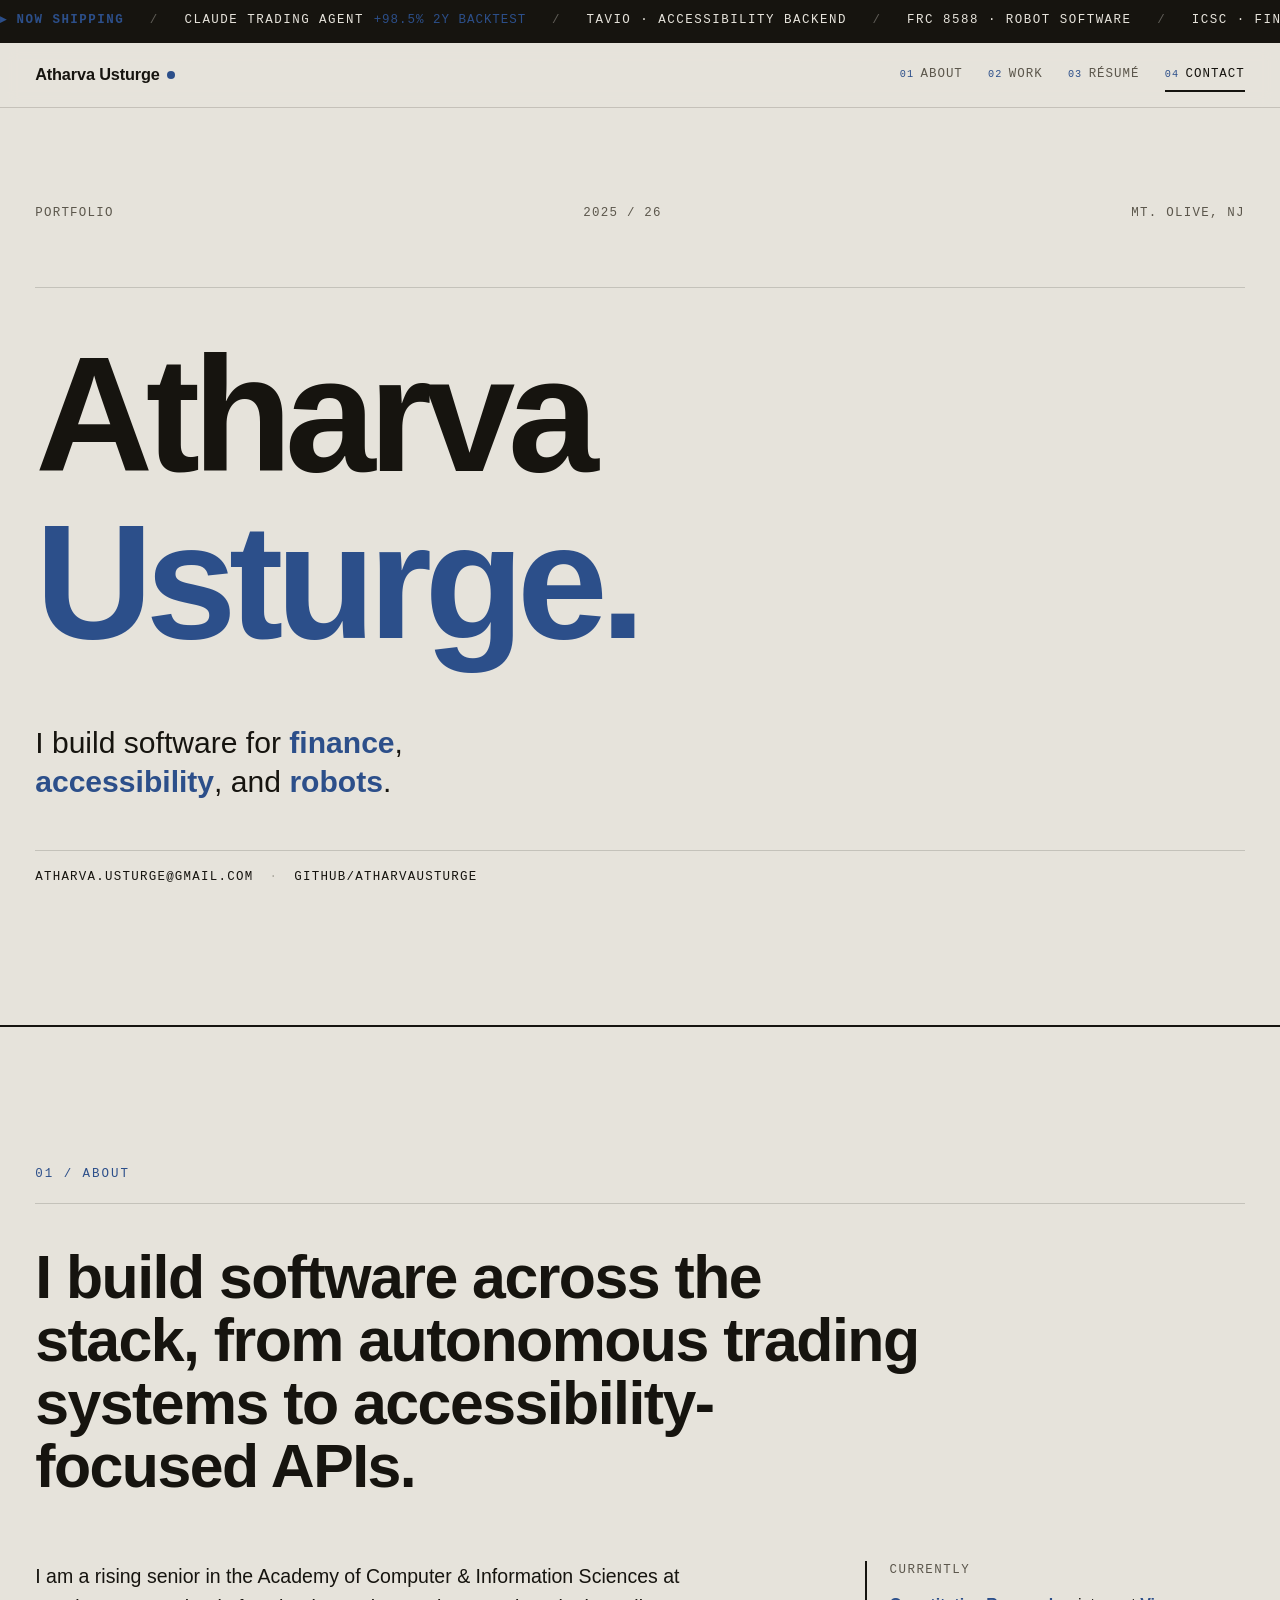
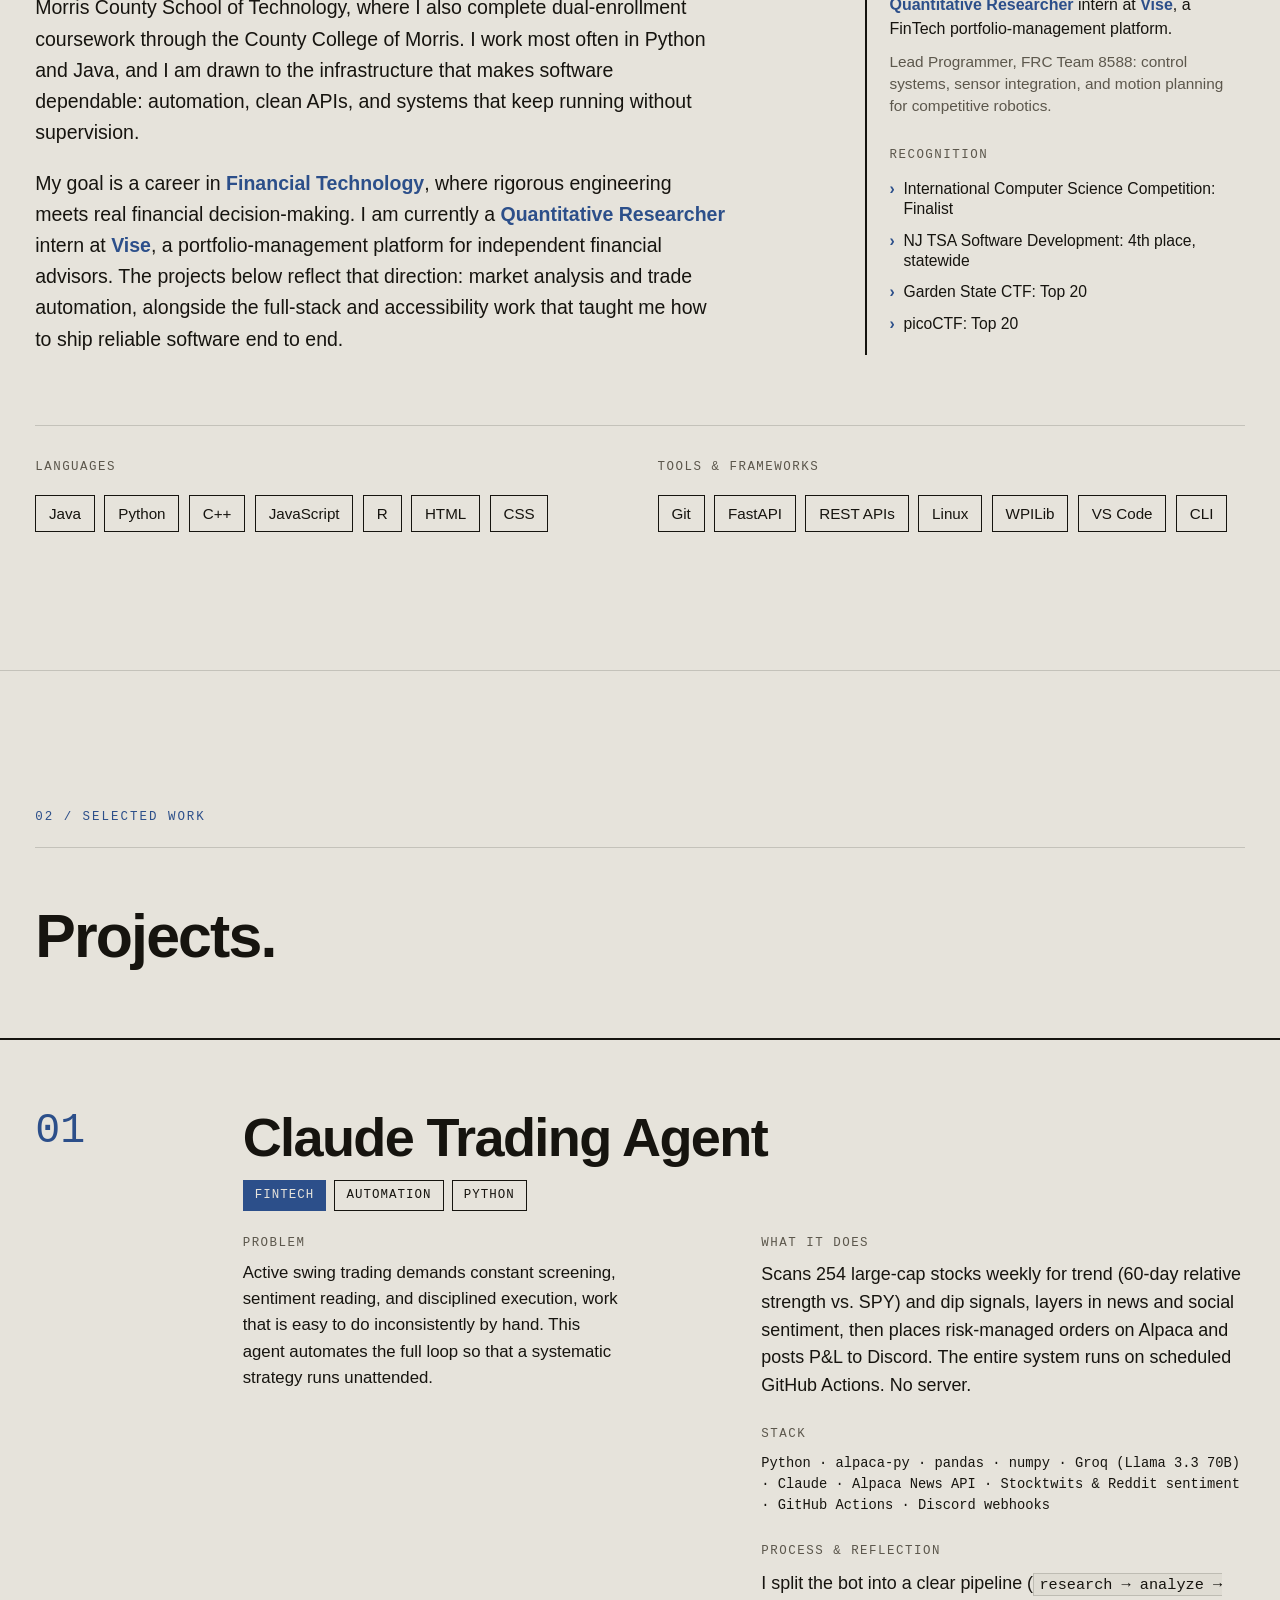
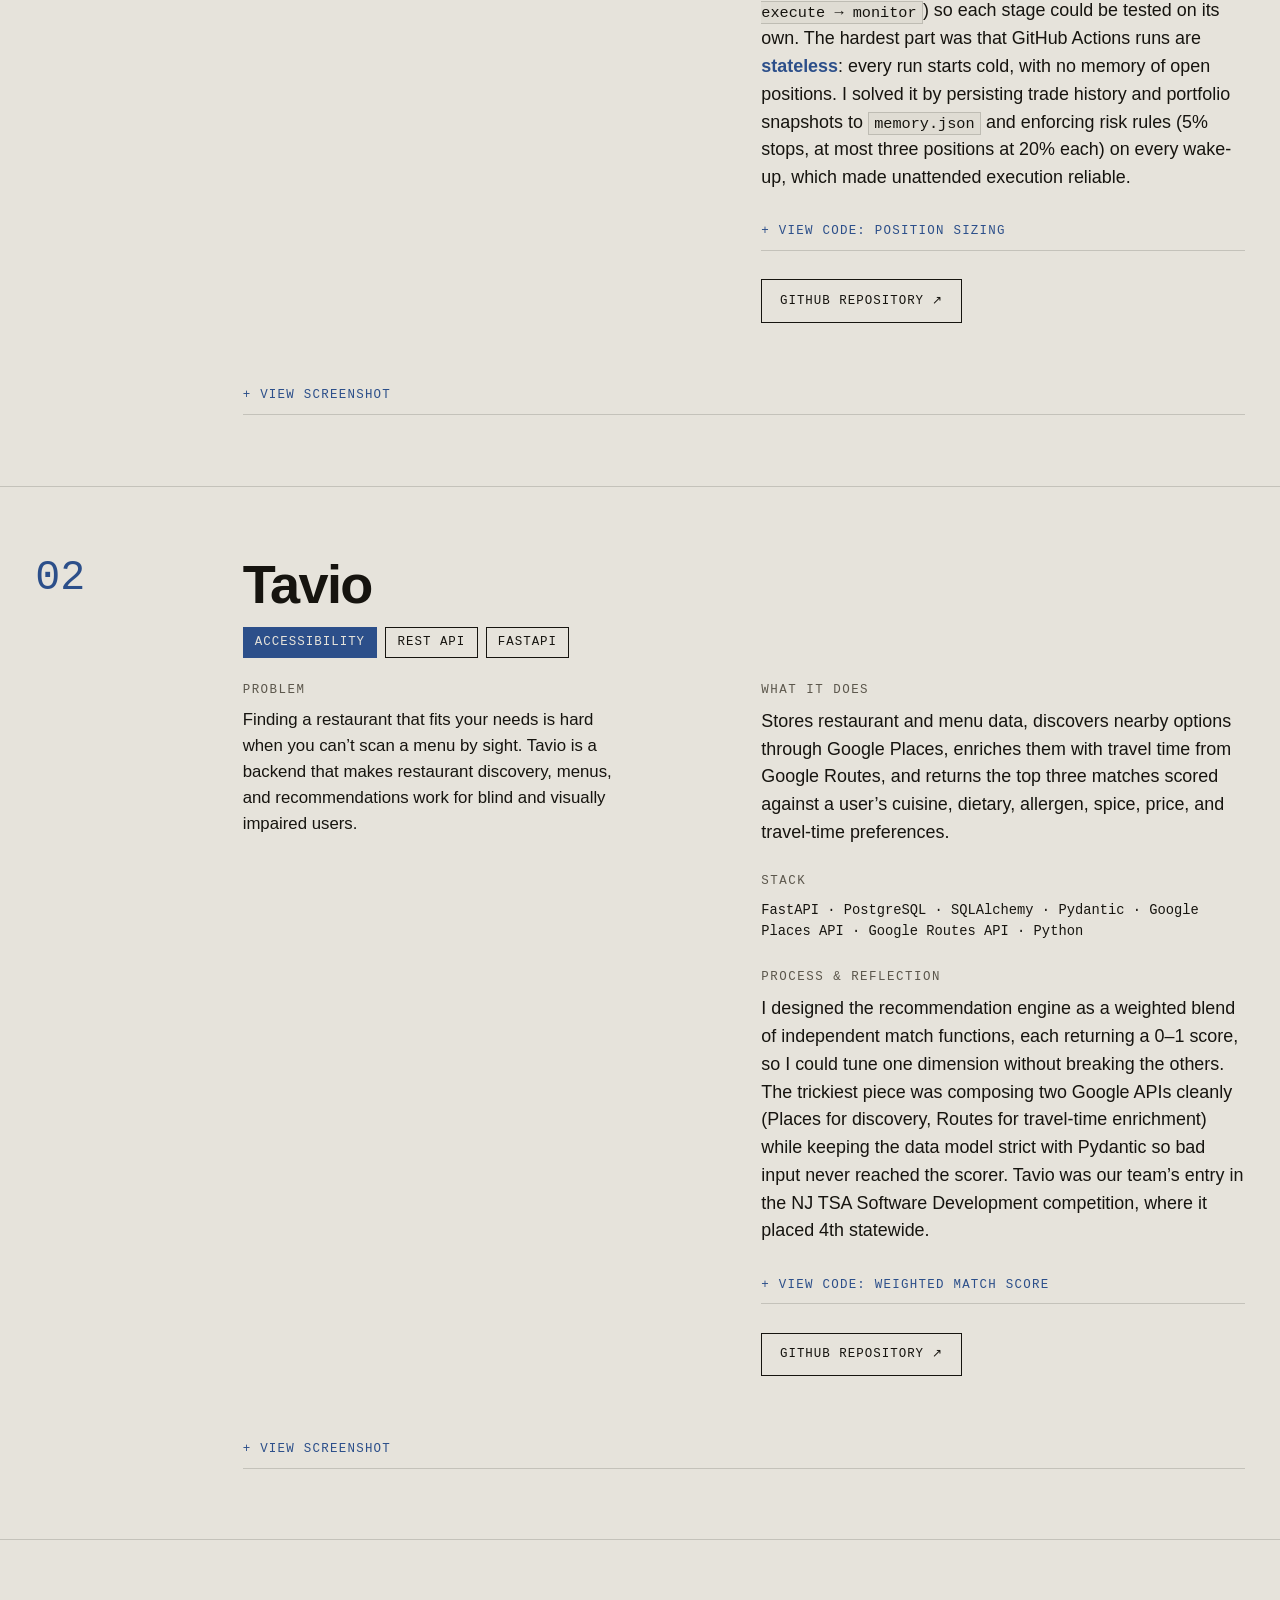
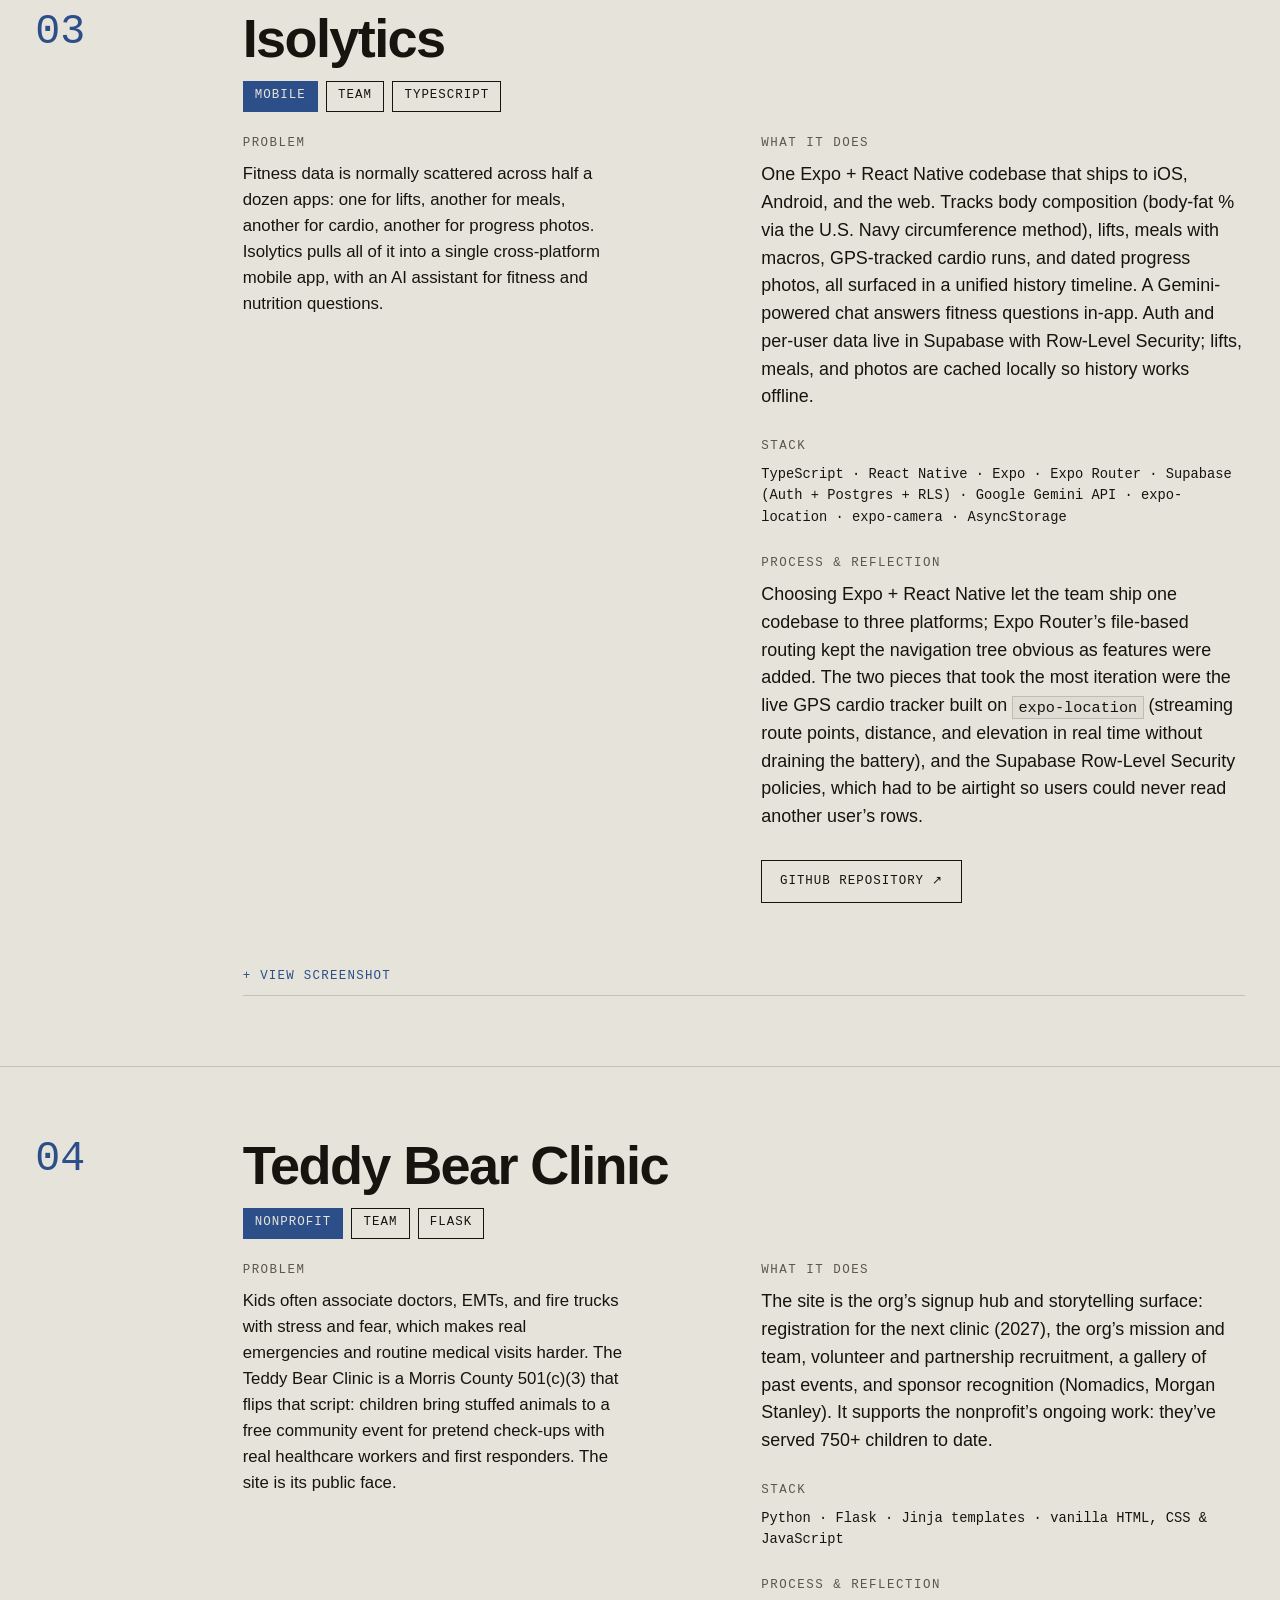
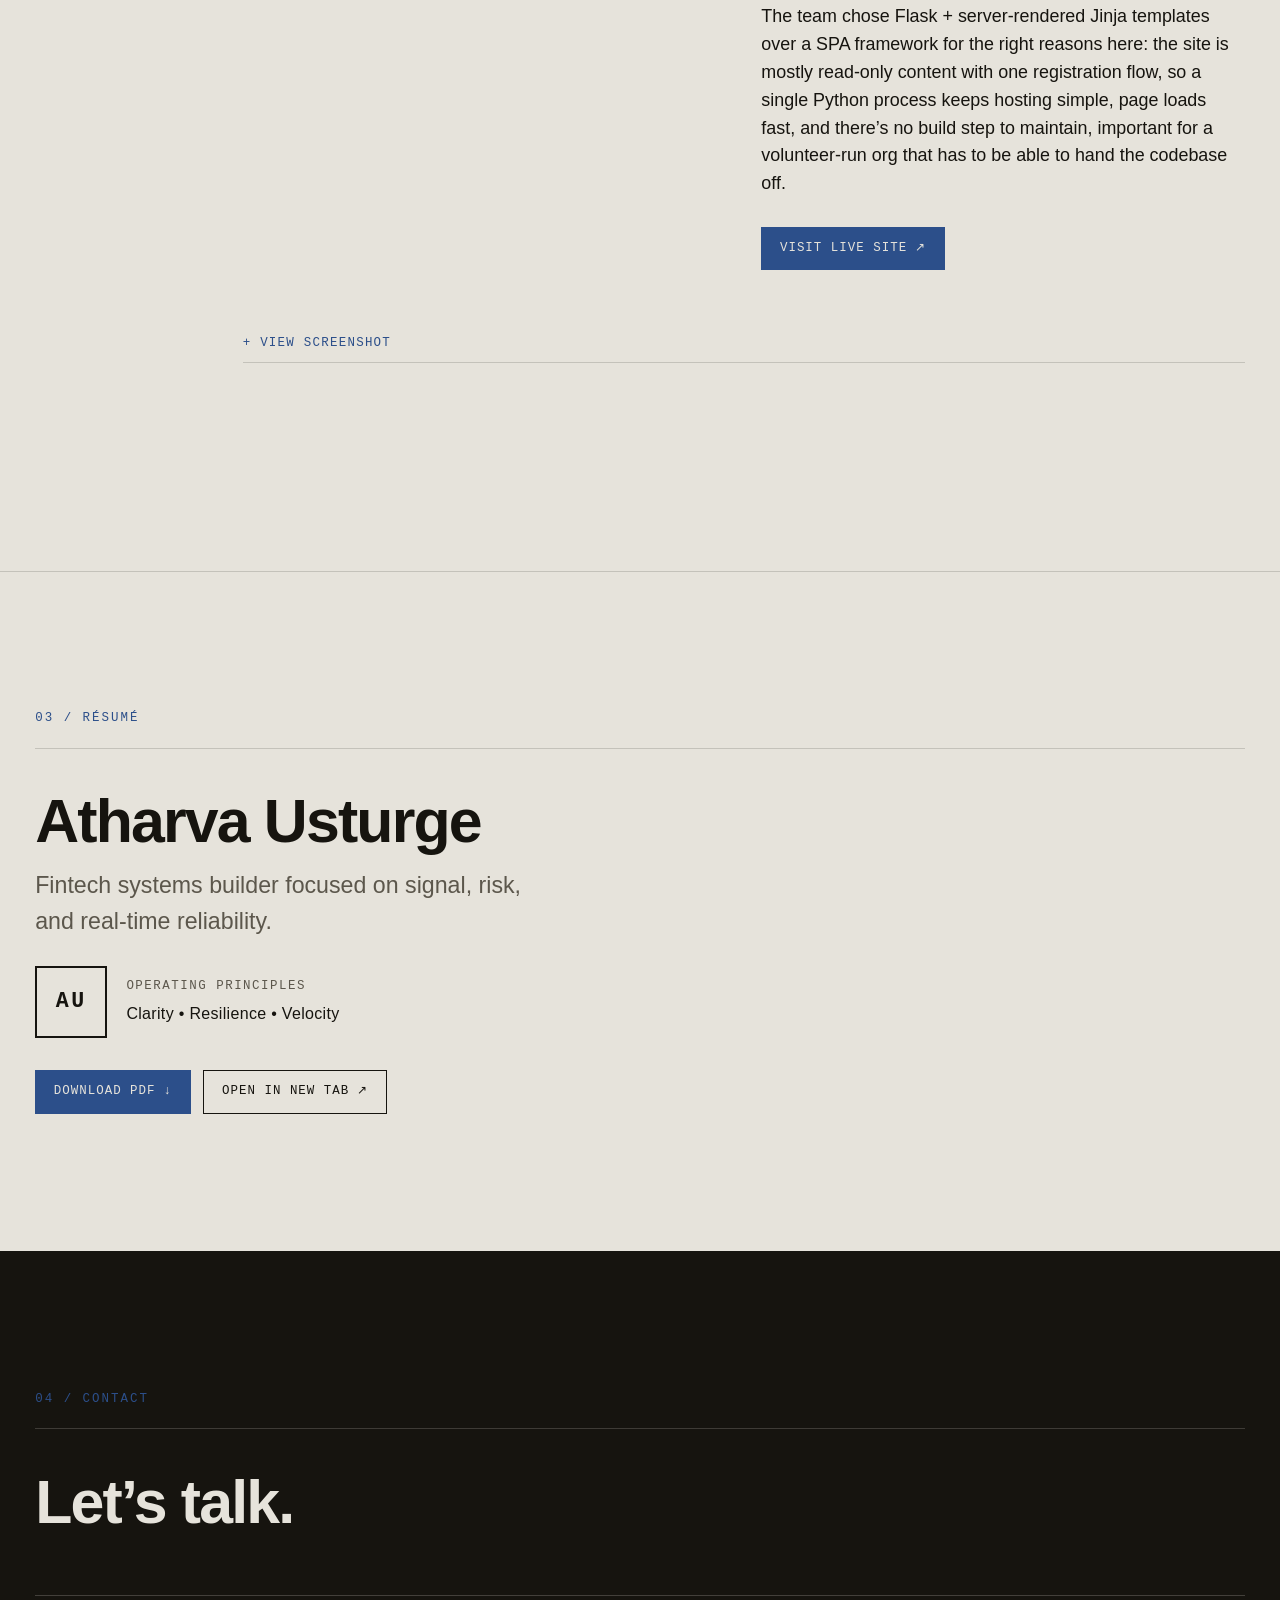
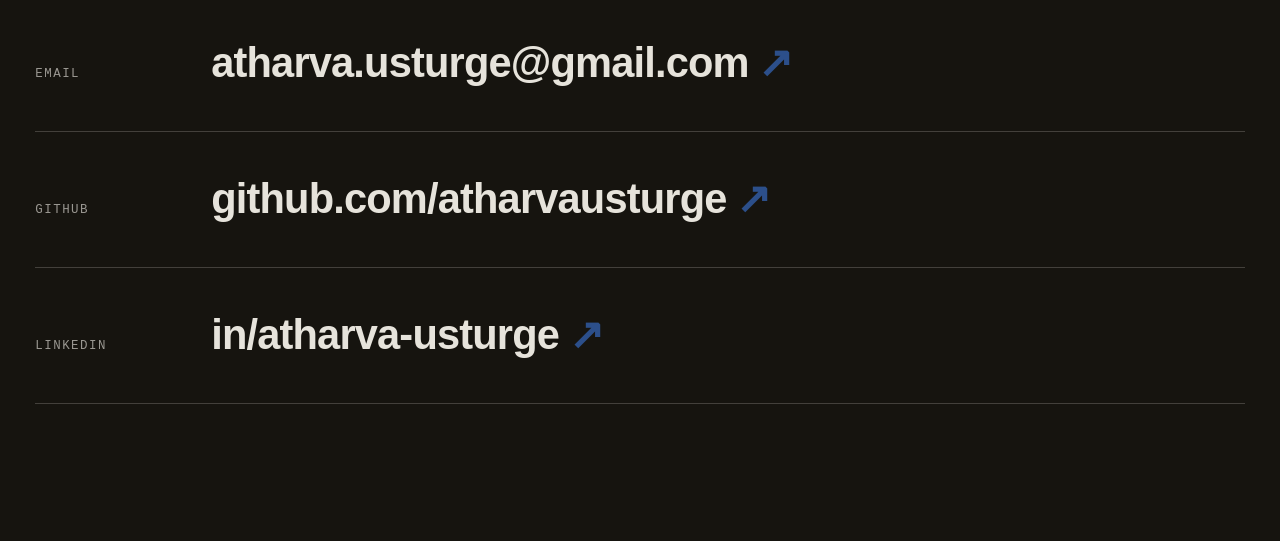
==== commit bf8aa413: "added more awards changes up wording and formatting aswell" ====
--- a/index.html
+++ b/index.html
@@ -127,8 +127,8 @@
               </p>
               <p>
                 My goal is a career in <strong>Financial Technology</strong>, where
-                rigorous engineering meets real financial decision-making. I have
-                accepted a <strong>Quantitative Researcher</strong> internship at
+                rigorous engineering meets real financial decision-making. I am
+                currently a <strong>Quantitative Researcher</strong> intern at
                 <strong>Vise</strong>, a portfolio-management platform for
                 independent financial advisors. The projects below reflect that
                 direction: market analysis and trade automation, alongside the
@@ -138,24 +138,23 @@
             </div>
 
             <aside class="about__aside" data-reveal>
-              <p class="about__aside-label">Incoming</p>
+              <p class="about__aside-label">Currently</p>
               <p class="about__aside-note about__aside-note--highlight">
                 <strong>Quantitative Researcher</strong> intern at
                 <strong>Vise</strong>, a FinTech portfolio-management platform.
               </p>
-
-              <p class="about__aside-label">Recognition</p>
-              <ul class="awards">
-                <li><span aria-hidden="true">&rsaquo;</span> International Computer Science Competition: Finalist</li>
-                <li><span aria-hidden="true">&rsaquo;</span> Garden State CTF: Top 20</li>
-                <li><span aria-hidden="true">&rsaquo;</span> picoCTF: Top 20</li>
-              </ul>
-
-              <p class="about__aside-label">Currently</p>
               <p class="about__aside-note">
                 Lead Programmer, FRC Team 8588: control systems, sensor
                 integration, and motion planning for competitive robotics.
               </p>
+
+              <p class="about__aside-label">Recognition</p>
+              <ul class="awards">
+                <li><span aria-hidden="true">&rsaquo;</span> International Computer Science Competition: Finalist</li>
+                <li><span aria-hidden="true">&rsaquo;</span> NJ TSA Software Development: 4th place, statewide</li>
+                <li><span aria-hidden="true">&rsaquo;</span> Garden State CTF: Top 20</li>
+                <li><span aria-hidden="true">&rsaquo;</span> picoCTF: Top 20</li>
+              </ul>
             </aside>
           </div>
 
@@ -330,7 +329,9 @@
               dimension without breaking the others. The trickiest piece was
               composing two Google APIs cleanly (Places for discovery, Routes
               for travel-time enrichment) while keeping the data model strict
-              with Pydantic so bad input never reached the scorer.
+              with Pydantic so bad input never reached the scorer. Tavio was
+              our team&rsquo;s entry in the NJ TSA Software Development
+              competition, where it placed 4th statewide.
             </p>
 
             <details class="snippet">
@@ -500,10 +501,6 @@
             <div class="project__links">
               <a class="link-btn link-btn--solid" href="https://theteddybearclinic.org" target="_blank" rel="noopener">
                 Visit live site <span aria-hidden="true">&nearr;</span>
-              </a>
-              <a class="link-btn" href="https://github.com/emanuelwertman/TeddyBearClinic" target="_blank"
-                rel="noopener">
-                GitHub repository <span aria-hidden="true">&nearr;</span>
               </a>
             </div>
           </div>
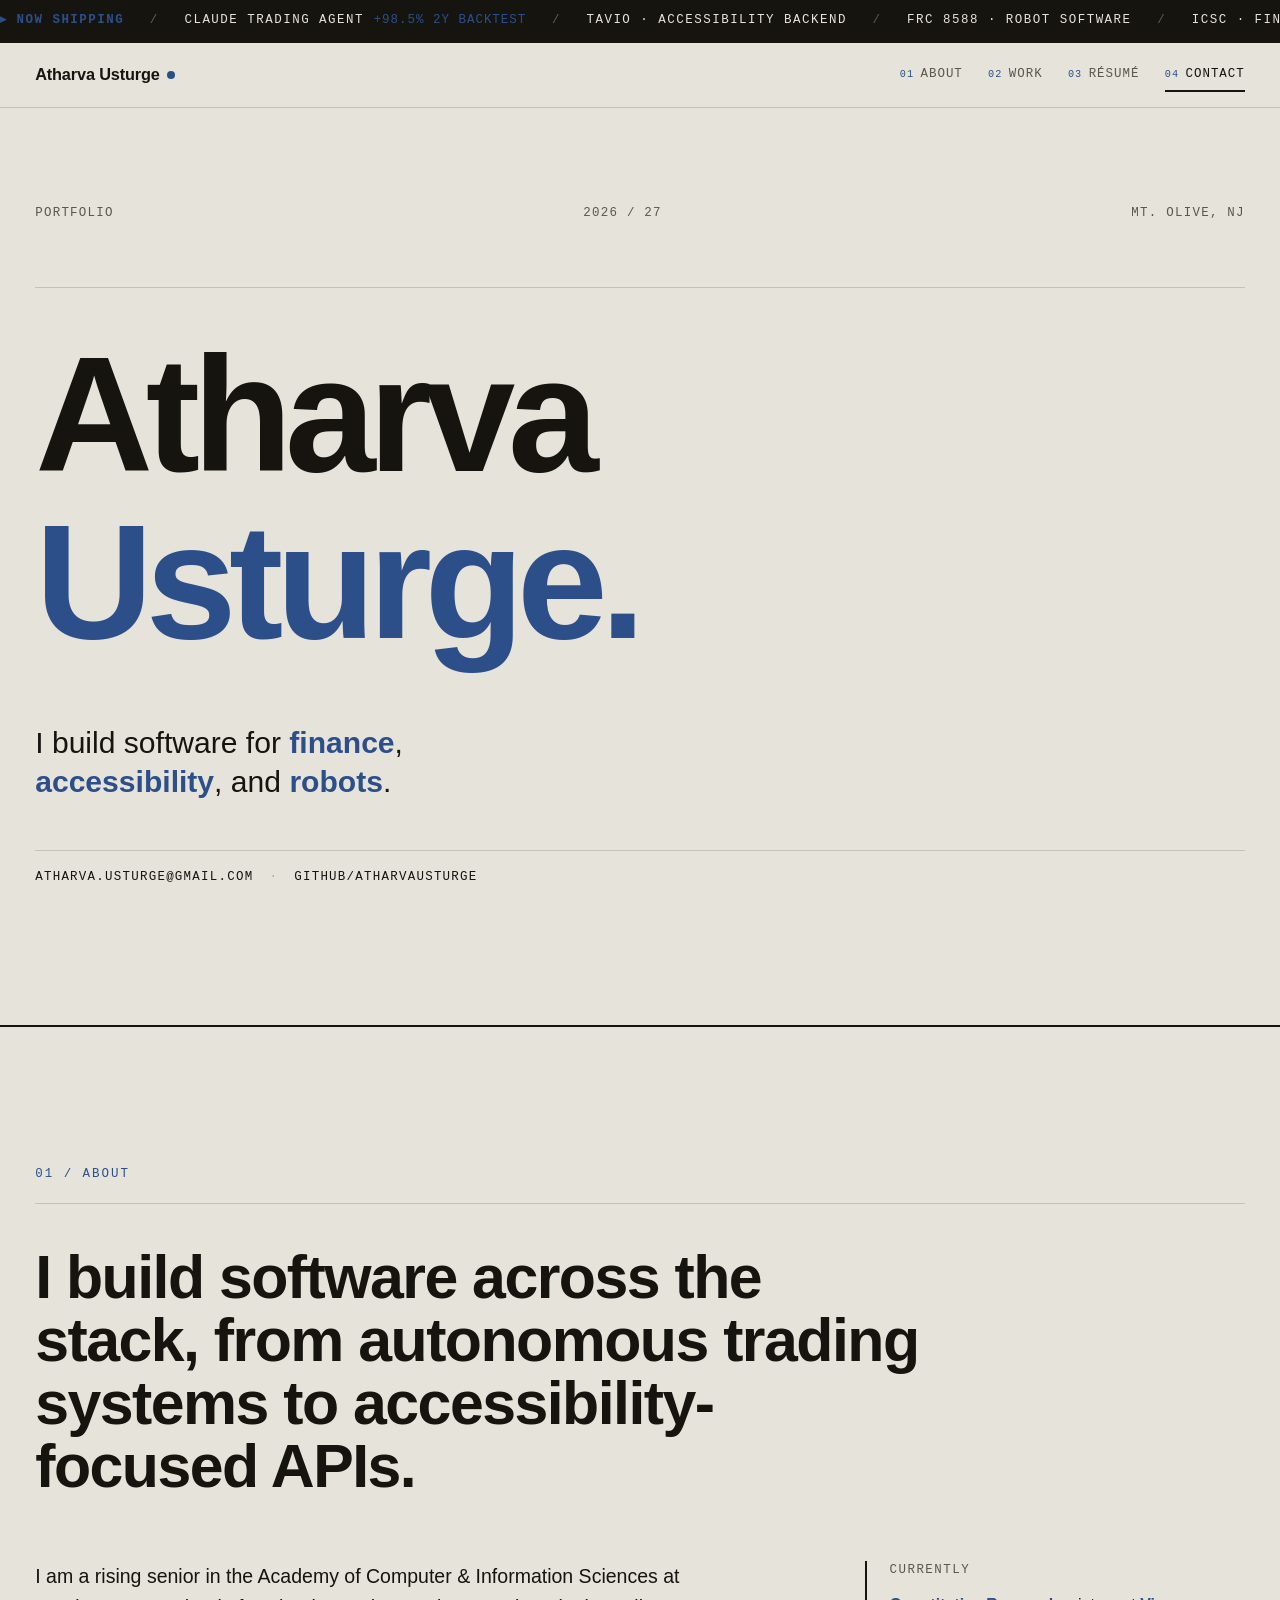
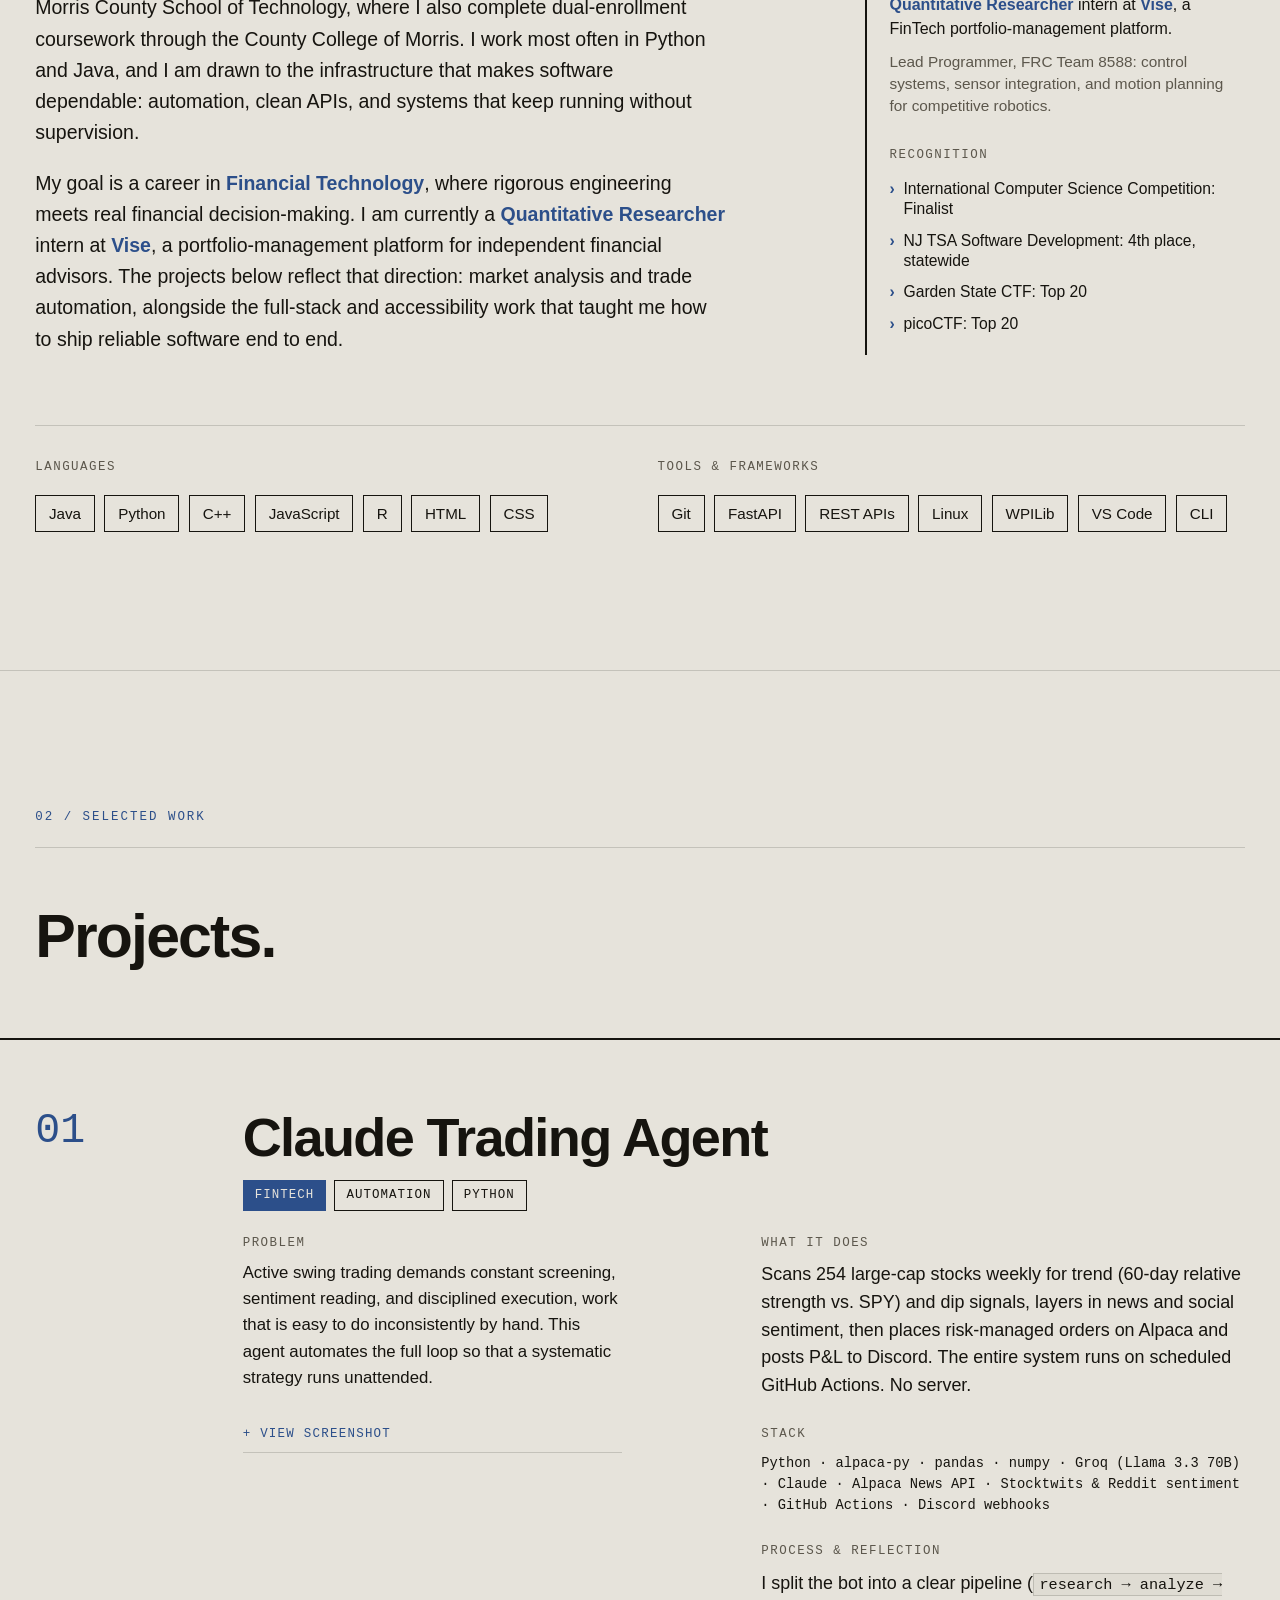
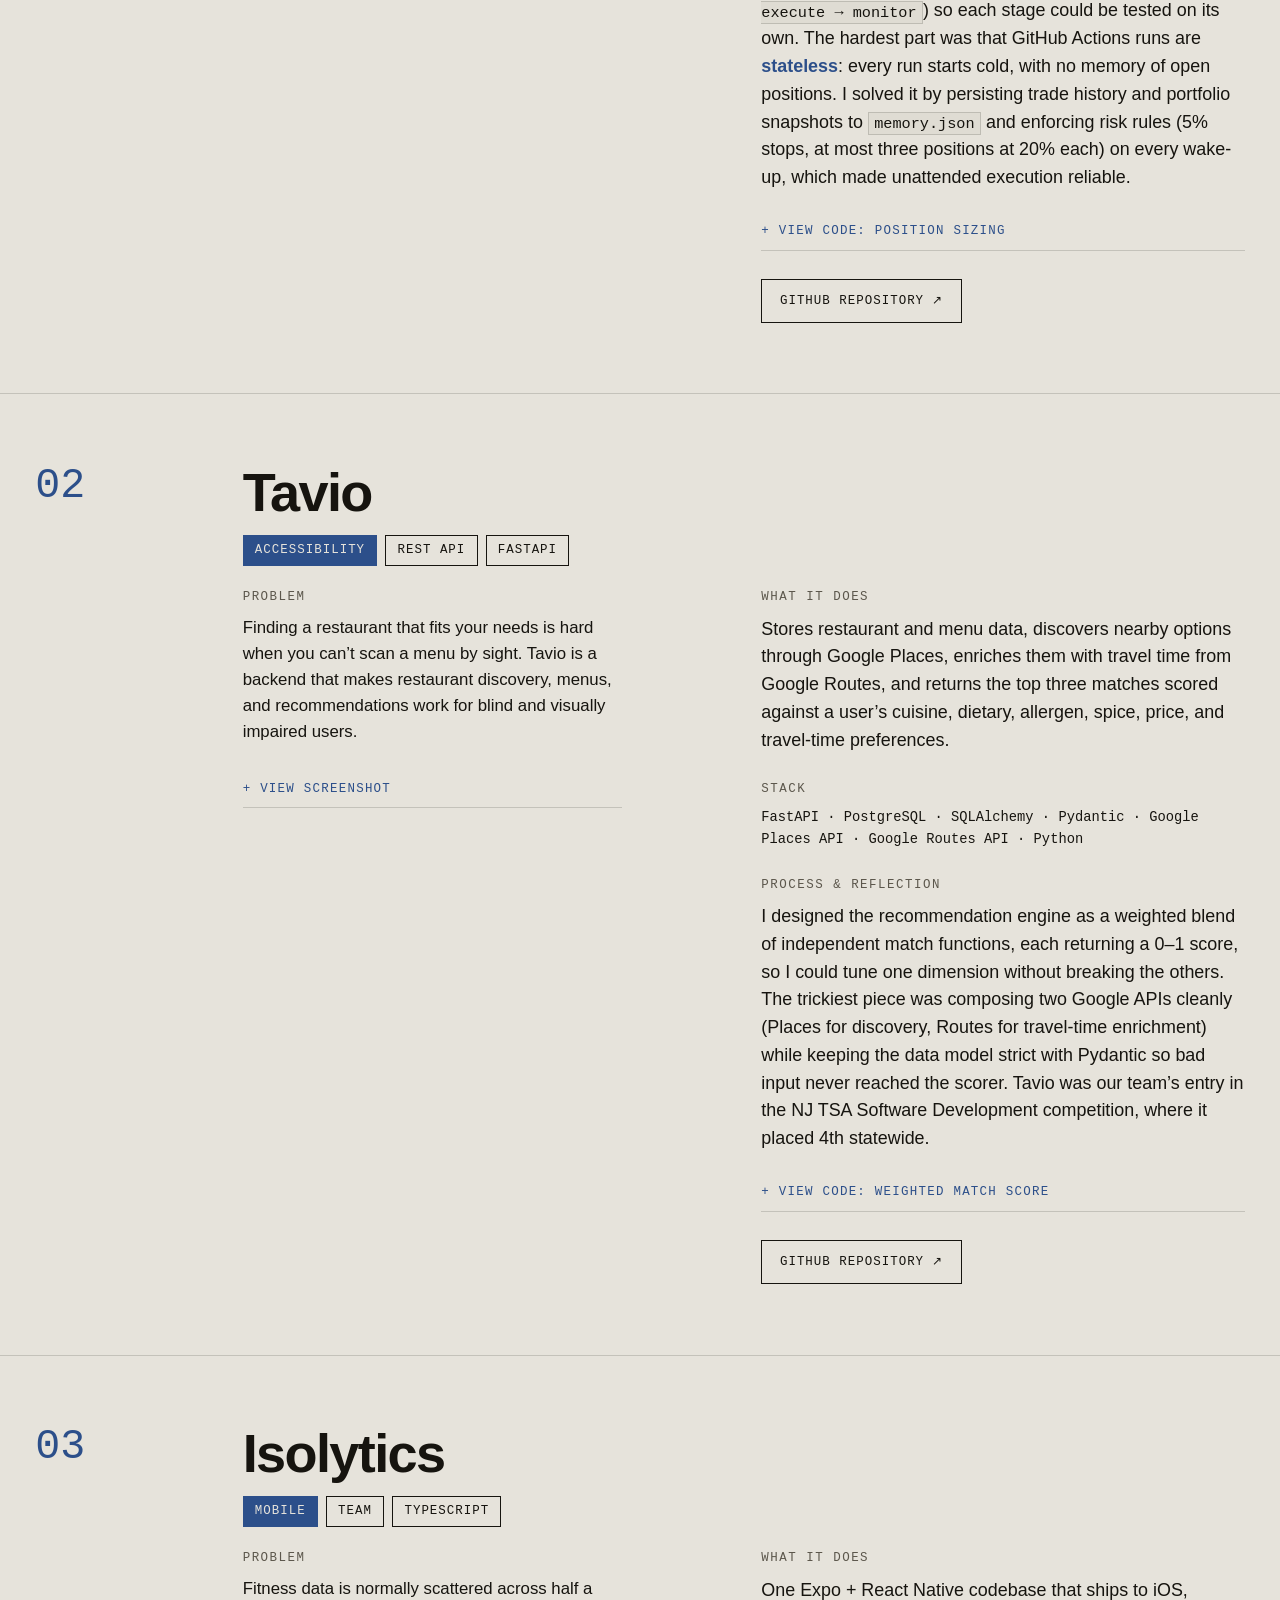
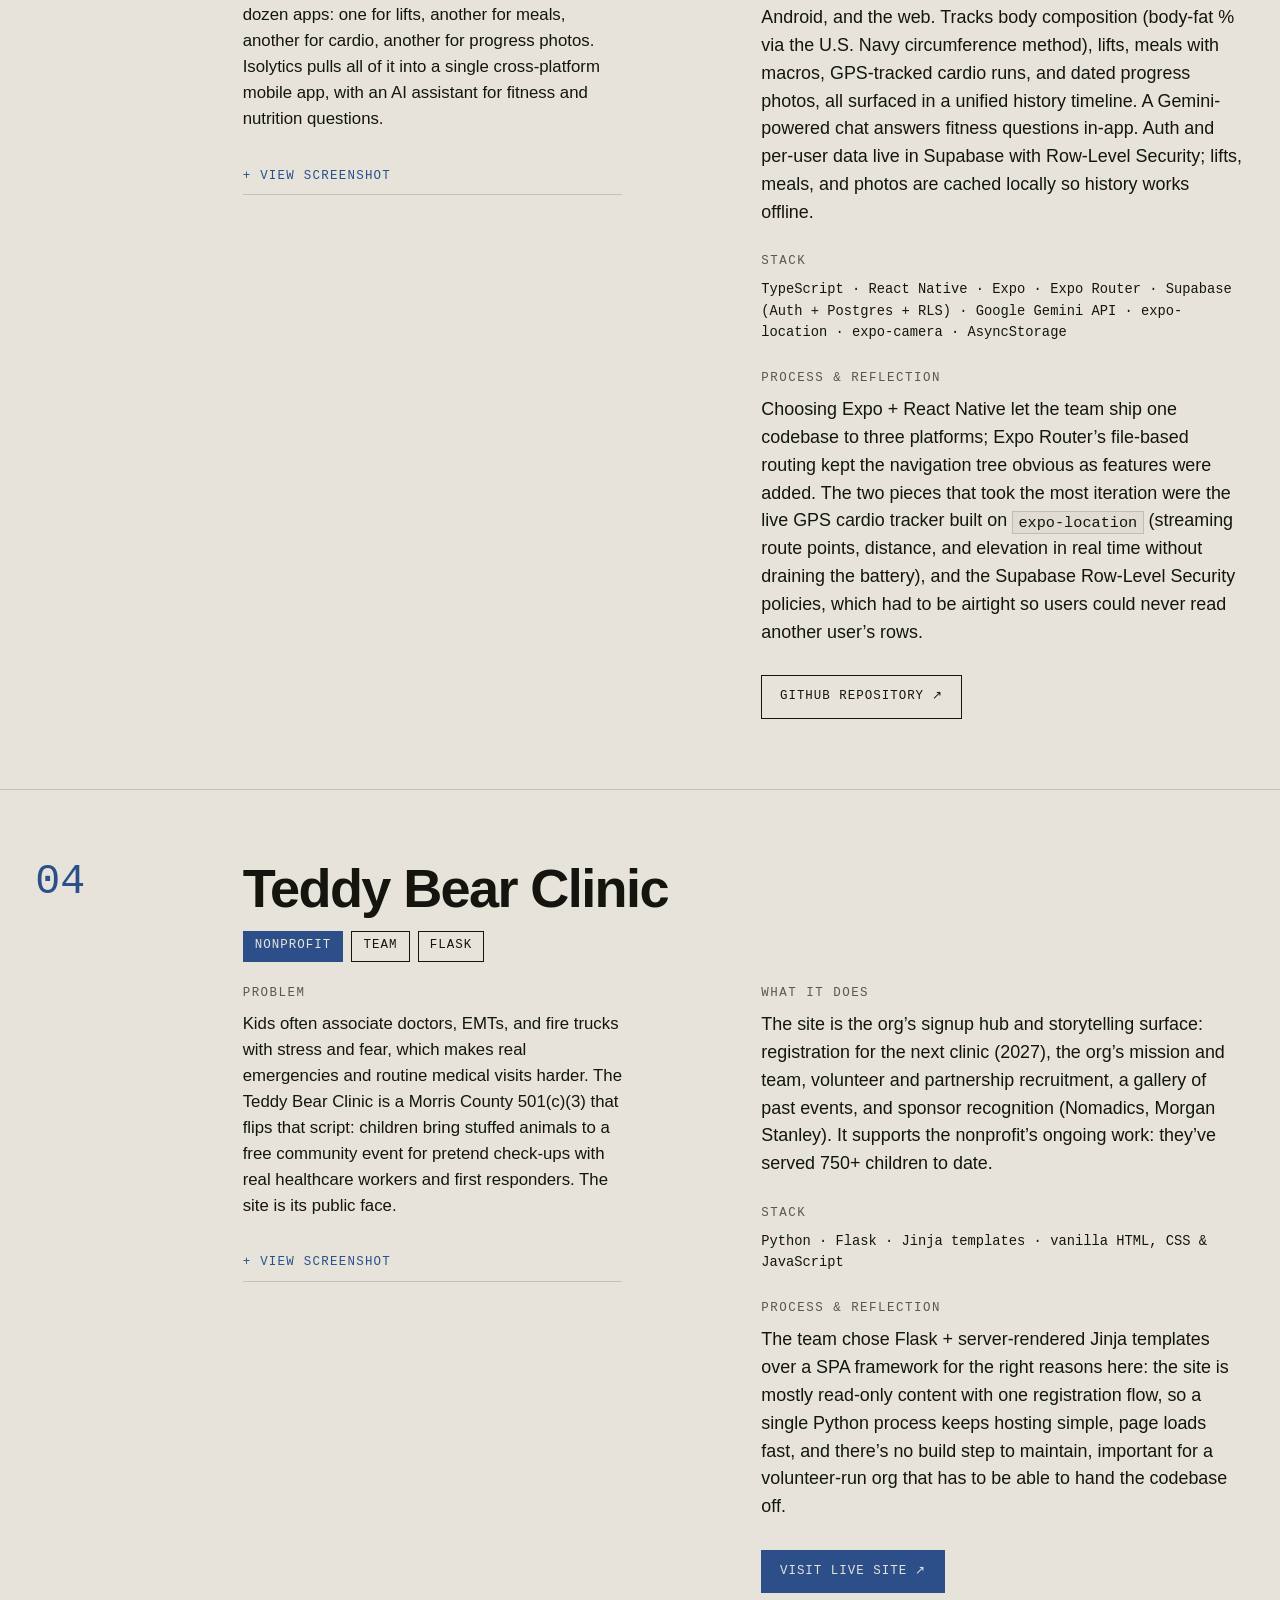
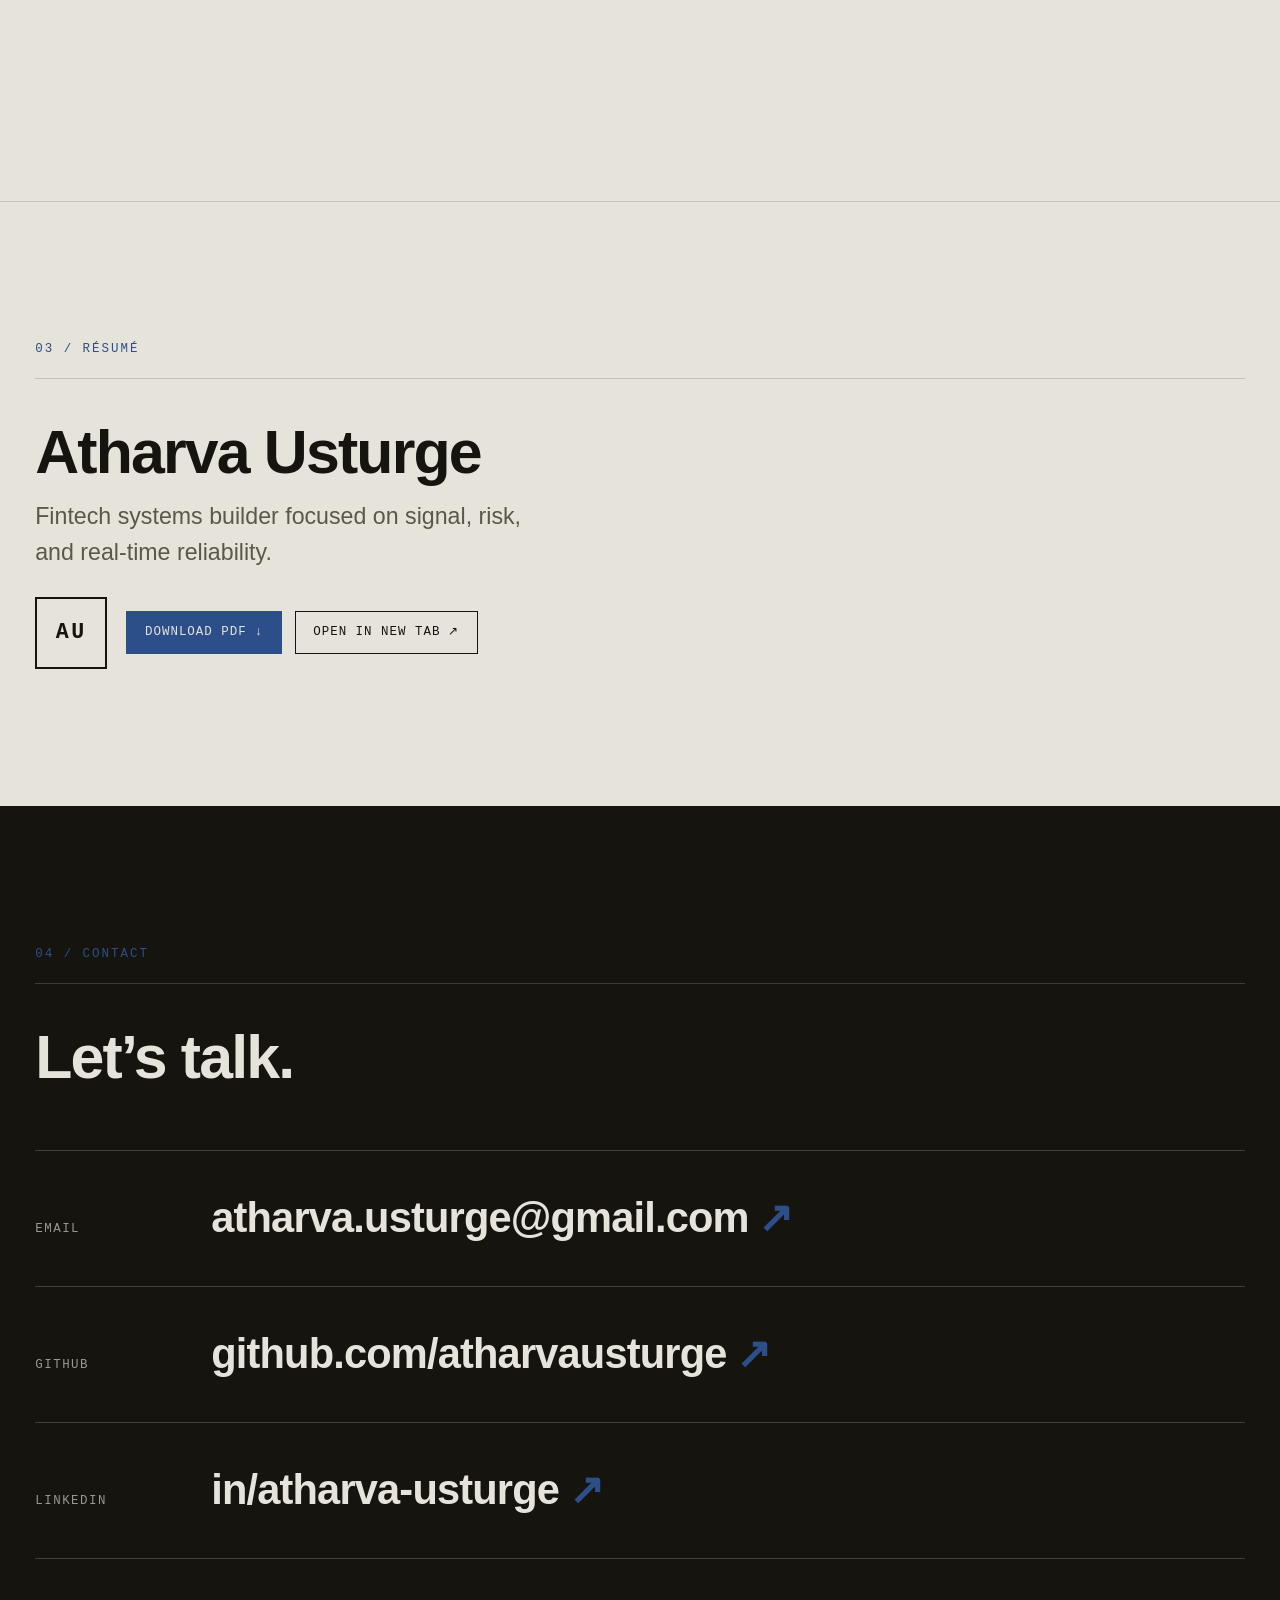
==== commit 762e2c18: "Update portfolio content and styling: revised resume year, added project media details, and adjusted" ====
--- a/index.html
+++ b/index.html
@@ -80,7 +80,7 @@
       <div class="grid hero__inner">
         <div class="hero__meta">
           <span>Portfolio</span>
-          <span>2025 / 26</span>
+          <span>2026 / 27</span>
           <span>Mt. Olive, NJ</span>
         </div>
 
@@ -217,6 +217,15 @@
               by hand. This agent automates the full loop so that a systematic
               strategy runs unattended.
             </p>
+
+            <details class="project__media">
+              <summary>View screenshot</summary>
+              <figure>
+                <img src="assets/discord.jpg"
+                  alt="Claude Trading Agent posting a trade execution and P&amp;L update to Discord." loading="lazy" />
+                <figcaption>Discord webhook: weekly trade execution and P&amp;L update.</figcaption>
+              </figure>
+            </details>
           </div>
 
           <div class="project__detail">
@@ -273,14 +282,6 @@
             </div>
           </div>
 
-          <details class="project__media">
-            <summary>View screenshot</summary>
-            <figure>
-            <img src="assets/discord.jpg" alt="Claude Trading Agent posting a trade execution and P&amp;L update to Discord."
-                 loading="lazy" />
-            <figcaption>Discord webhook: weekly trade execution and P&amp;L update.</figcaption>
-            </figure>
-          </details>
         </div>
       </article>
 
@@ -305,6 +306,16 @@
               discovery, menus, and recommendations work for blind and visually
               impaired users.
             </p>
+
+            <details class="project__media">
+              <summary>View screenshot</summary>
+              <figure>
+                <img src="assets/Tavio.jpg" alt="Tavio backend: restaurant recommendation API response."
+                  loading="lazy" />
+                <figcaption>Recommendation response: ranked restaurants scored against a user&rsquo;s preferences.
+                </figcaption>
+              </figure>
+            </details>
           </div>
 
           <div class="project__detail">
@@ -362,14 +373,6 @@
             </div>
           </div>
 
-          <details class="project__media">
-            <summary>View screenshot</summary>
-            <figure>
-            <img src="assets/Tavio.jpg" alt="Tavio backend: restaurant recommendation API response."
-                 loading="lazy" />
-            <figcaption>Recommendation response: ranked restaurants scored against a user&rsquo;s preferences.</figcaption>
-            </figure>
-          </details>
         </div>
       </article>
 
@@ -394,6 +397,15 @@
               photos. Isolytics pulls all of it into a single cross-platform mobile
               app, with an AI assistant for fitness and nutrition questions.
             </p>
+
+            <details class="project__media">
+              <summary>View screenshot</summary>
+              <figure>
+                <img src="assets/Isolytics.jpg" alt="Isolytics: cross-platform fitness tracking app screen."
+                  loading="lazy" />
+                <figcaption>Isolytics: one of the app screens running on iOS.</figcaption>
+              </figure>
+            </details>
           </div>
 
           <div class="project__detail">
@@ -435,14 +447,6 @@
             </div>
           </div>
 
-          <details class="project__media">
-            <summary>View screenshot</summary>
-            <figure>
-            <img src="assets/Isolytics.jpg" alt="Isolytics: cross-platform fitness tracking app screen."
-                 loading="lazy" />
-            <figcaption>Isolytics: one of the app screens running on iOS.</figcaption>
-            </figure>
-          </details>
         </div>
       </article>
 
@@ -469,6 +473,14 @@
               community event for pretend check-ups with real healthcare workers
               and first responders. The site is its public face.
             </p>
+
+            <details class="project__media">
+              <summary>View screenshot</summary>
+              <figure>
+                <img src="assets/TBC.jpg" alt="Teddy Bear Clinic: live nonprofit website." loading="lazy" />
+                <figcaption>theteddybearclinic.org, the deployed nonprofit site.</figcaption>
+              </figure>
+            </details>
           </div>
 
           <div class="project__detail">
@@ -505,14 +517,6 @@
             </div>
           </div>
 
-          <details class="project__media">
-            <summary>View screenshot</summary>
-            <figure>
-            <img src="assets/TBC.jpg" alt="Teddy Bear Clinic: live nonprofit website."
-                 loading="lazy" />
-            <figcaption>theteddybearclinic.org, the deployed nonprofit site.</figcaption>
-            </figure>
-          </details>
         </div>
       </article>
     </section>
@@ -530,18 +534,14 @@
           </p>
           <div class="resume__signature" data-reveal>
             <div class="resume__stamp" aria-hidden="true">AU</div>
-            <div class="resume__signature-text">
-              <p class="resume__signature-label">Operating principles</p>
-              <p class="resume__signature-values">Clarity &bull; Resilience &bull; Velocity</p>
-            </div>
-          </div>
-          <div class="resume__actions" data-reveal>
-            <a class="link-btn link-btn--solid" href="AtharvaUsturge-ResumeCopy.pdf" download>
-              Download PDF <span aria-hidden="true">&darr;</span>
-            </a>
-            <a class="link-btn" href="AtharvaUsturge-ResumeCopy.pdf" target="_blank" rel="noopener">
-              Open in new tab <span aria-hidden="true">&nearr;</span>
-            </a>
+            <div class="resume__actions">
+              <a class="link-btn link-btn--solid" href="AtharvaUsturge-ResumeCopy.pdf" download>
+                Download PDF <span aria-hidden="true">&darr;</span>
+              </a>
+              <a class="link-btn" href="AtharvaUsturge-ResumeCopy.pdf" target="_blank" rel="noopener">
+                Open in new tab <span aria-hidden="true">&nearr;</span>
+              </a>
+            </div>
           </div>
         </div>
       </div>
--- a/style.css
+++ b/style.css
@@ -631,10 +631,7 @@
 
 /* Project media - collapsed by default; click "View screenshot" to expand.
    Mirrors the .snippet pattern so the page reads with one consistent toggle idiom. */
-.project__media {
-  grid-column: 3 / -1;
-  margin: 2rem 0 0;
-}
+.project__media { margin: 1.6rem 0 0; }
 .project__media > summary {
   cursor: pointer;
   font-family: var(--mono);
@@ -653,7 +650,9 @@
 .project__media > summary:focus-visible { color: var(--ink); }
 .project__media figure { margin: 1.2rem 0 0; }
 .project__media img {
-  width: 100%;
+  max-width: 100%;
+  max-height: 480px;   /* keeps tall phone screenshots (e.g. Isolytics) from towering */
+  width: auto;
   height: auto;
   display: block;
   border: 1px solid var(--ink);
@@ -734,7 +733,7 @@
   color: var(--ink-soft);
 }
 .resume__signature-values { font-size: 1rem; letter-spacing: 0.02em; }
-.resume__actions { margin-top: 2rem; display: flex; flex-wrap: wrap; gap: 0.8rem; }
+.resume__actions { display: flex; flex-wrap: wrap; gap: 0.8rem; }
 .resume__preview { margin-top: 2.5rem; }
 .resume__preview iframe {
   width: 100%;
@@ -833,7 +832,6 @@
   .project__head { grid-column: 3 / span 9; }
   .project__problem { grid-column: 3 / span 9; }
   .project__detail  { grid-column: 3 / span 9; }
-  .project__media   { grid-column: 3 / span 9; }
 }
 
 /* Mobile ----------------------------------------------------------------- */
@@ -885,8 +883,7 @@
   .project__index { grid-column: 1 / span 12; }
   .project__head,
   .project__problem,
-  .project__detail,
-  .project__media { grid-column: 1 / span 12; }
+  .project__detail { grid-column: 1 / span 12; }
 
   .contact__list li { grid-template-columns: 1fr; gap: 0.3rem; }
 
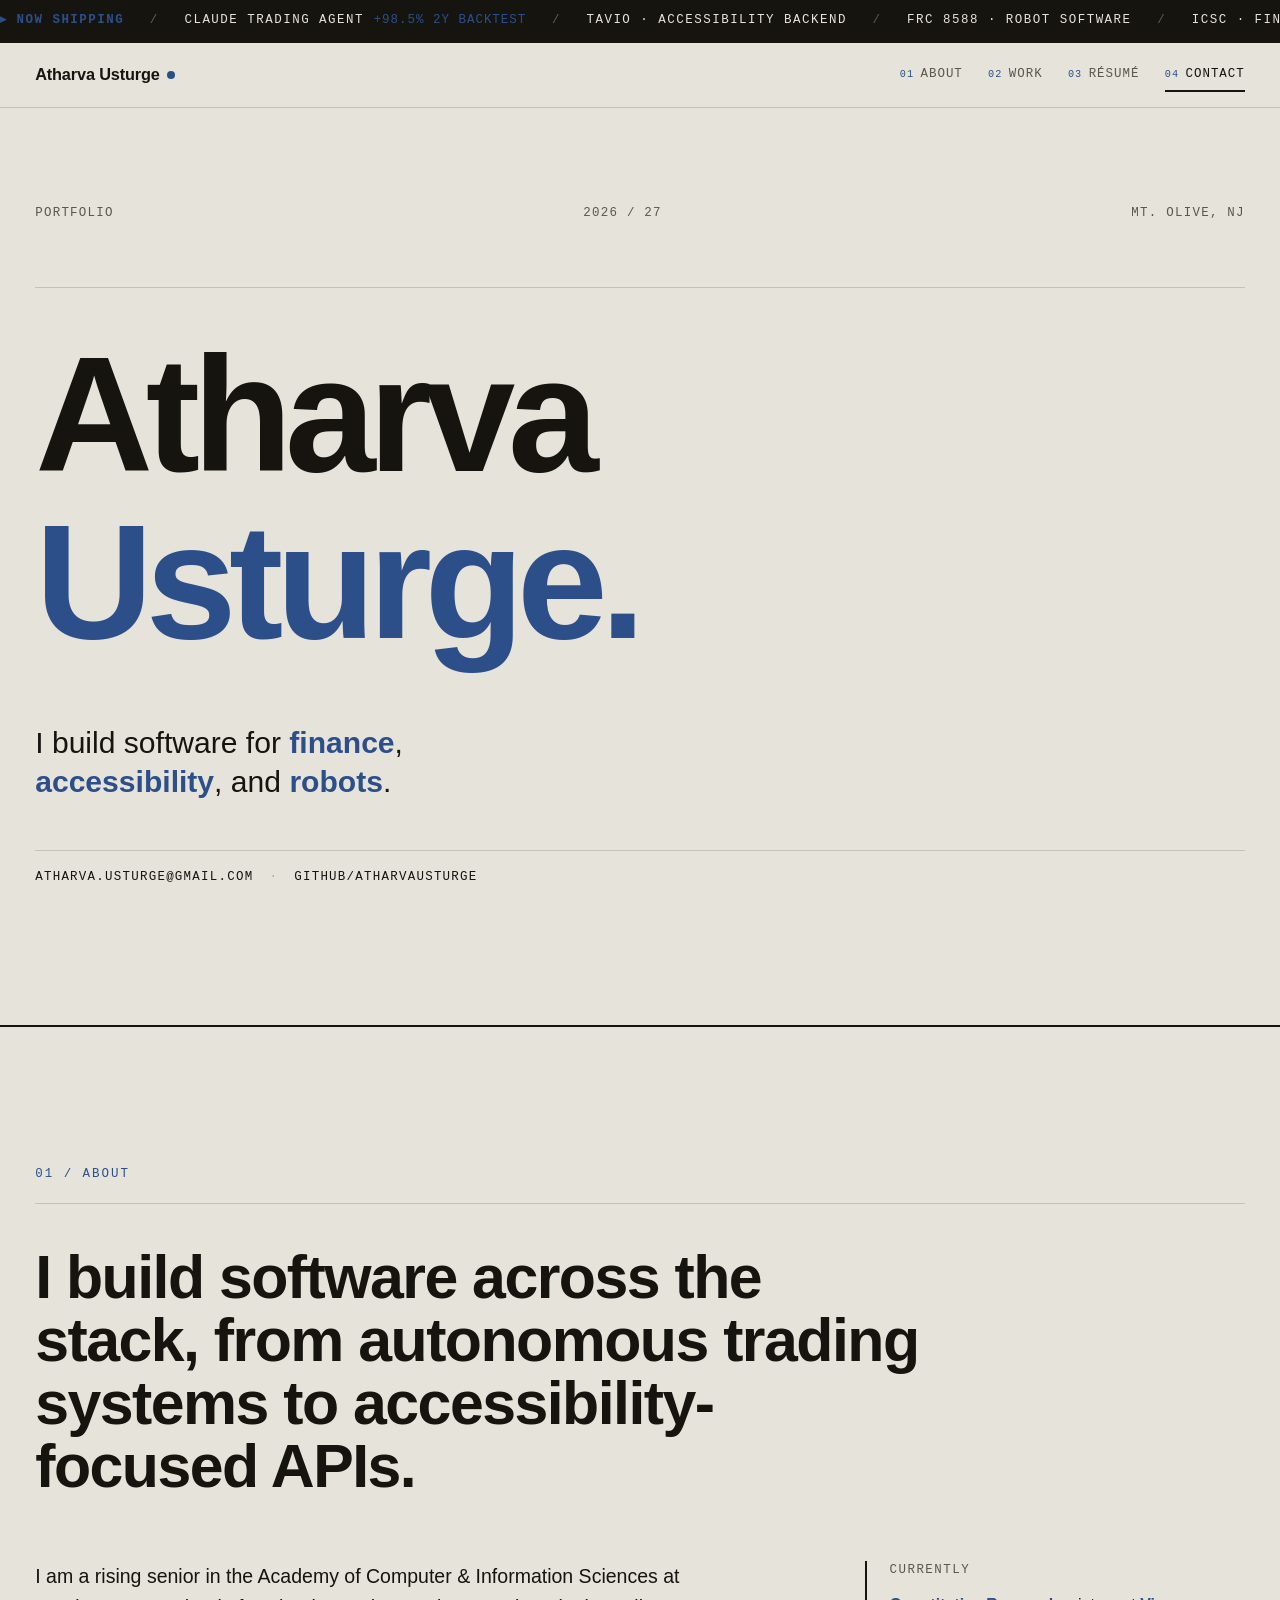
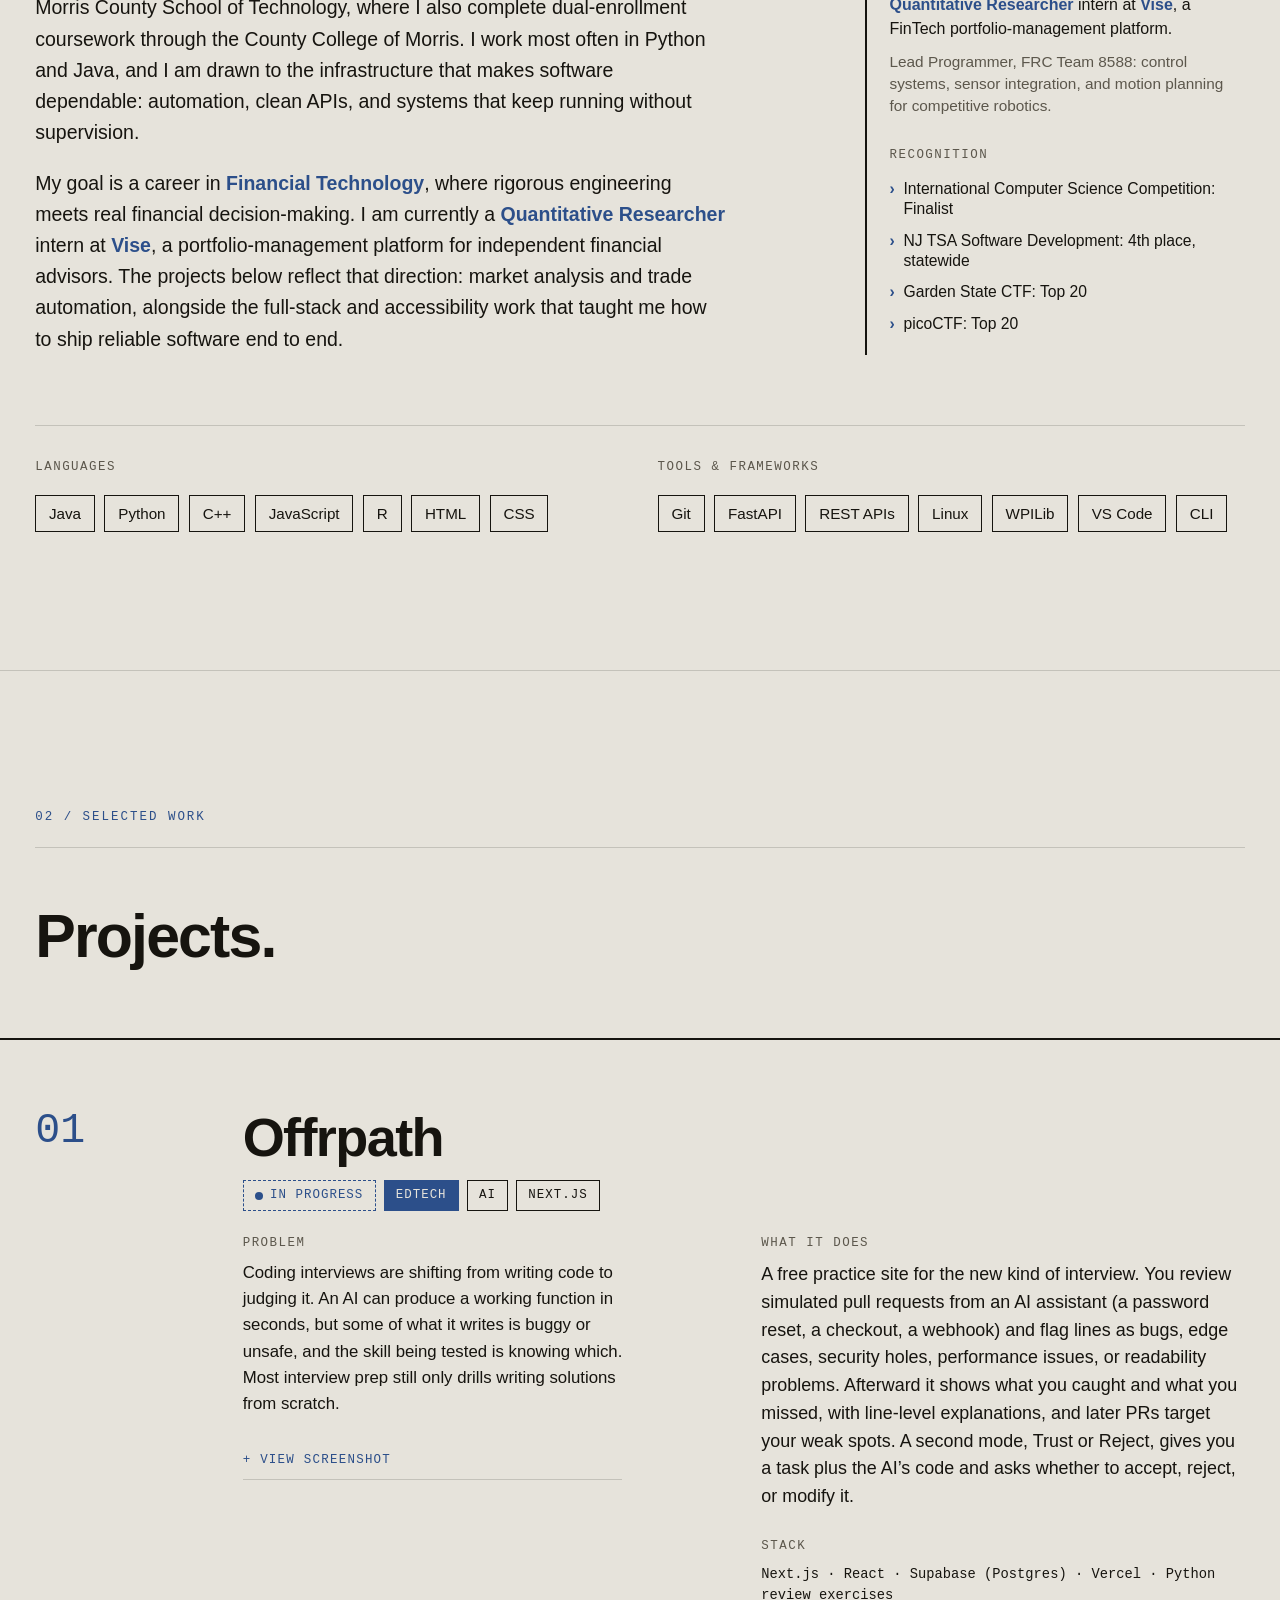
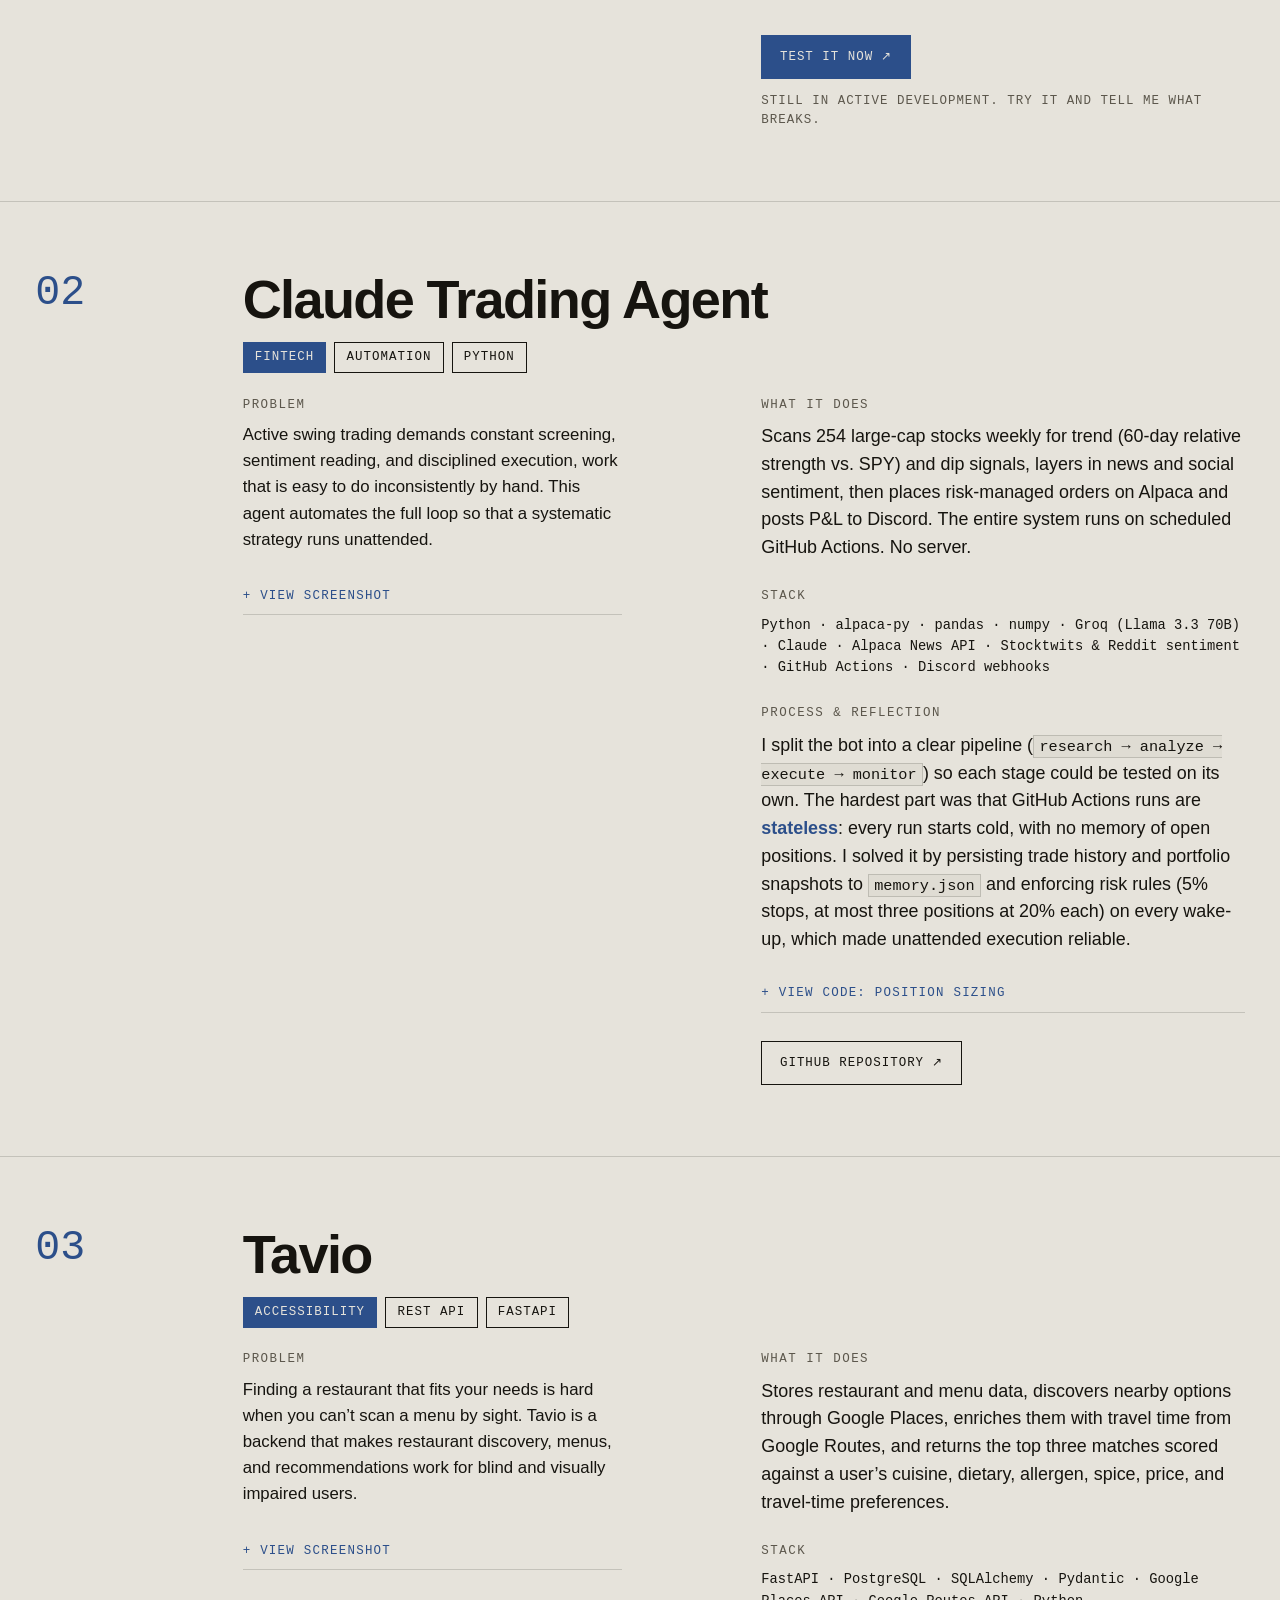
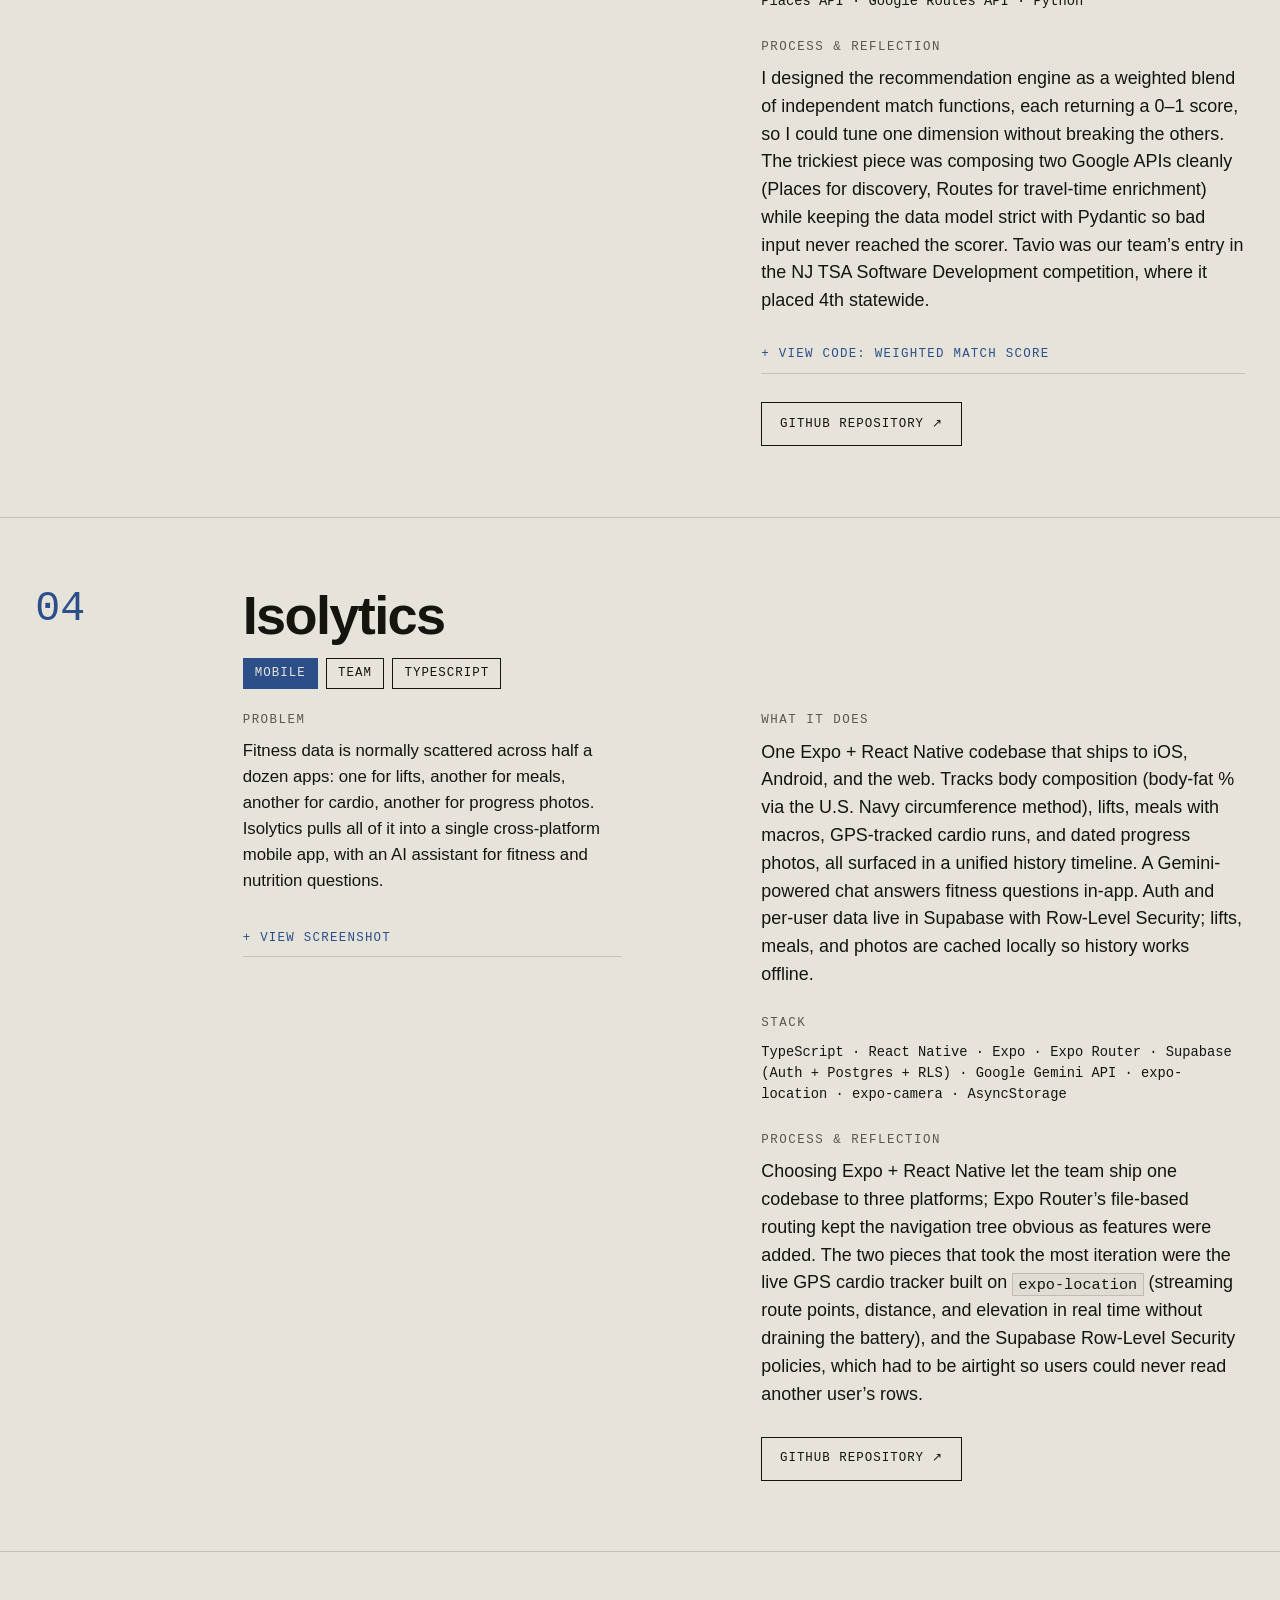
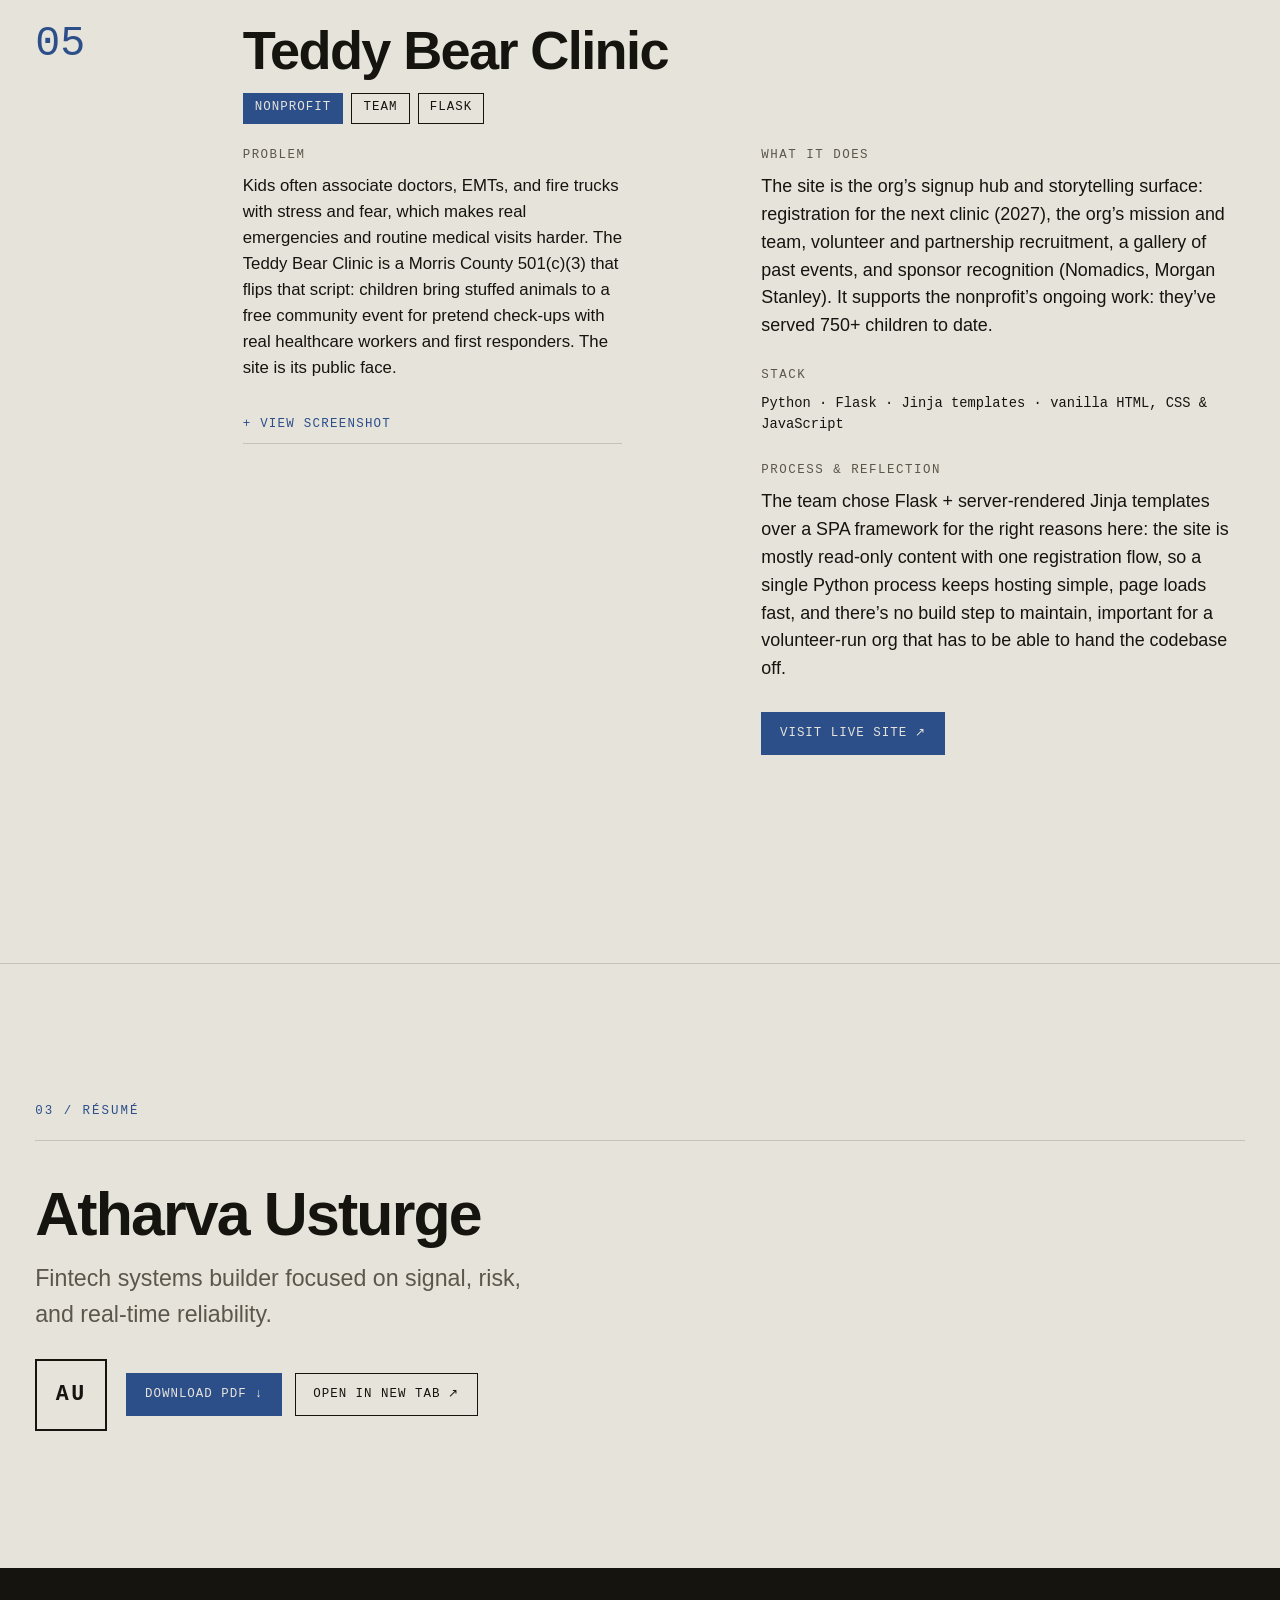
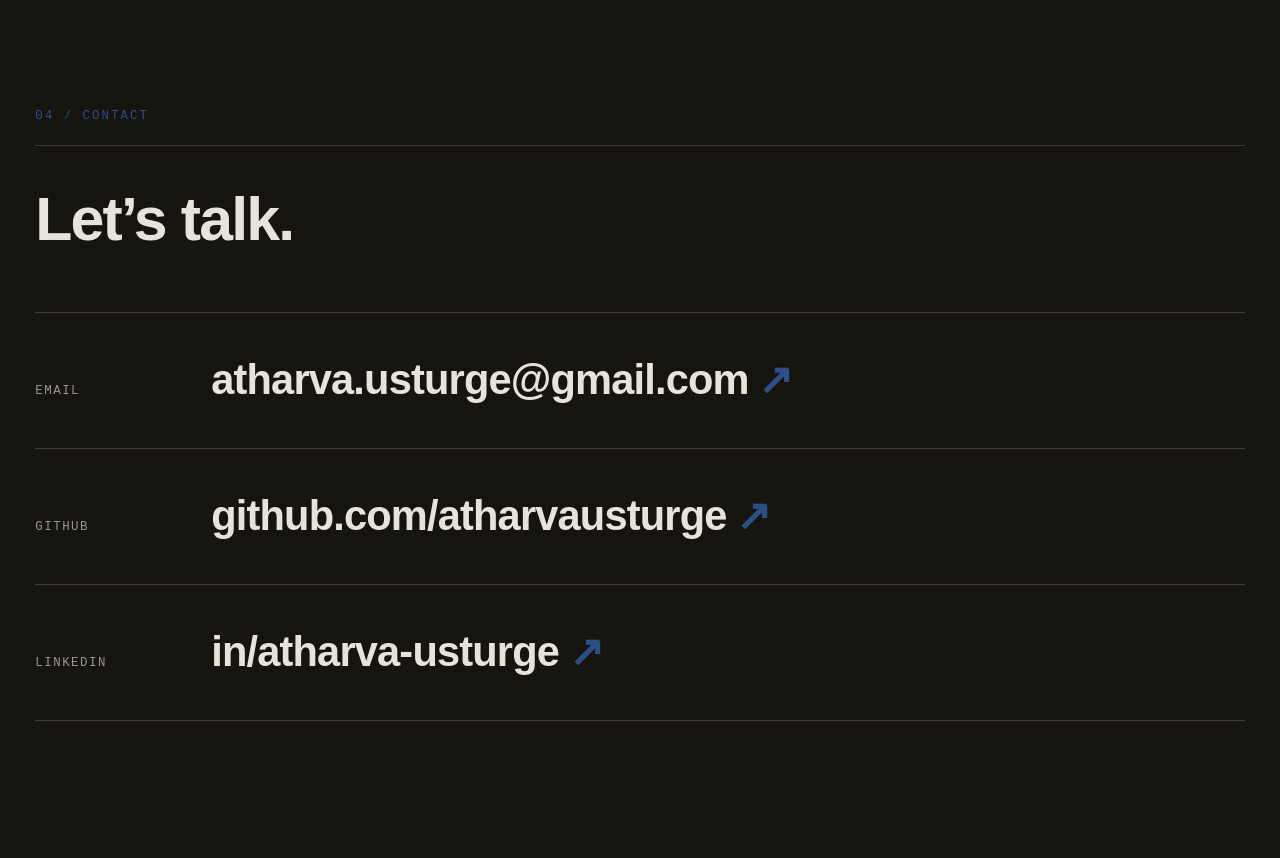
==== commit 94f0c5db: "added offrpath to projects" ====
--- a/index.html
+++ b/index.html
@@ -201,6 +201,69 @@
         <div class="grid project__inner">
           <div class="project__index"><span>01</span></div>
           <div class="project__head">
+            <h3 class="project__title">Offrpath</h3>
+            <ul class="project__tags">
+              <li class="tag tag--status">In progress</li>
+              <li class="tag tag--accent">EdTech</li>
+              <li class="tag">AI</li>
+              <li class="tag">Next.js</li>
+            </ul>
+          </div>
+
+          <div class="project__problem">
+            <p class="project__field-label">Problem</p>
+            <p>
+              Coding interviews are shifting from writing code to judging it. An
+              AI can produce a working function in seconds, but some of what it
+              writes is buggy or unsafe, and the skill being tested is knowing
+              which. Most interview prep still only drills writing solutions
+              from scratch.
+            </p>
+
+            <details class="project__media">
+              <summary>View screenshot</summary>
+              <figure>
+                <img src="assets/Offrpath.png" alt="Offrpath: practice the coding interview where the AI writes the code." loading="lazy" />
+                <figcaption>offrpath.vercel.app, live and still being built.</figcaption>
+              </figure>
+            </details>
+          </div>
+
+          <div class="project__detail">
+            <p class="project__field-label">What it does</p>
+            <p>
+              A free practice site for the new kind of interview. You review
+              simulated pull requests from an AI assistant (a password reset, a
+              checkout, a webhook) and flag lines as bugs, edge cases, security
+              holes, performance issues, or readability problems. Afterward it
+              shows what you caught and what you missed, with line-level
+              explanations, and later PRs target your weak spots. A second mode,
+              Trust or Reject, gives you a task plus the AI&rsquo;s code and asks
+              whether to accept, reject, or modify it.
+            </p>
+
+            <p class="project__field-label">Stack</p>
+            <p class="project__stack">
+              Next.js &middot; React &middot; Supabase (Postgres) &middot; Vercel
+              &middot; Python review exercises
+            </p>
+
+            <div class="project__links">
+              <a class="link-btn link-btn--solid" href="https://offrpath.vercel.app" target="_blank" rel="noopener">
+                Test it now <span aria-hidden="true">&nearr;</span>
+              </a>
+            </div>
+            <p class="project__note">Still in active development. Try it and tell me what breaks.</p>
+          </div>
+
+        </div>
+      </article>
+
+      <!-- ---- Project 02 ---- -->
+      <article class="project" id="project-2" data-reveal>
+        <div class="grid project__inner">
+          <div class="project__index"><span>02</span></div>
+          <div class="project__head">
             <h3 class="project__title">Claude Trading Agent</h3>
             <ul class="project__tags">
               <li class="tag tag--accent">FinTech</li>
@@ -285,10 +348,10 @@
         </div>
       </article>
 
-      <!-- ---- Project 02 ---- -->
-      <article class="project" id="project-2" data-reveal>
+      <!-- ---- Project 03 ---- -->
+      <article class="project" id="project-3" data-reveal>
         <div class="grid project__inner">
-          <div class="project__index"><span>02</span></div>
+          <div class="project__index"><span>03</span></div>
           <div class="project__head">
             <h3 class="project__title">Tavio</h3>
             <ul class="project__tags">
@@ -376,10 +439,10 @@
         </div>
       </article>
 
-      <!-- ---- Project 03 ---- -->
-      <article class="project" id="project-3" data-reveal>
+      <!-- ---- Project 04 ---- -->
+      <article class="project" id="project-4" data-reveal>
         <div class="grid project__inner">
-          <div class="project__index"><span>03</span></div>
+          <div class="project__index"><span>04</span></div>
           <div class="project__head">
             <h3 class="project__title">Isolytics</h3>
             <ul class="project__tags">
@@ -450,10 +513,10 @@
         </div>
       </article>
 
-      <!-- ---- Project 04 ---- -->
-      <article class="project" id="project-4" data-reveal>
+      <!-- ---- Project 05 ---- -->
+      <article class="project" id="project-5" data-reveal>
         <div class="grid project__inner">
-          <div class="project__index"><span>04</span></div>
+          <div class="project__index"><span>05</span></div>
           <div class="project__head">
             <h3 class="project__title">Teddy Bear Clinic</h3>
             <ul class="project__tags">
--- a/style.css
+++ b/style.css
@@ -542,6 +542,24 @@
   color: var(--ink);
 }
 .tag--accent { background: var(--accent); border-color: var(--accent); color: var(--paper); }
+/* Live-but-unfinished marker: dashed border + pulsing dot reads as "work in progress" */
+.tag--status {
+  display: inline-flex;
+  align-items: center;
+  gap: 0.45rem;
+  border-style: dashed;
+  border-color: var(--accent);
+  color: var(--accent);
+}
+.tag--status::before {
+  content: "";
+  width: 0.5rem;
+  height: 0.5rem;
+  border-radius: 50%;
+  background: var(--accent);
+  animation: statusPulse 1.6s ease-in-out infinite;
+}
+@keyframes statusPulse { 50% { opacity: 0.25; } }
 
 .project__problem {
   grid-column: 3 / span 4;
@@ -669,6 +687,14 @@
 
 /* Links / buttons */
 .project__links { margin-top: 1.8rem; display: flex; flex-wrap: wrap; gap: 0.8rem; }
+.project__note {
+  margin-top: 0.8rem;
+  font-family: var(--mono);
+  font-size: var(--fs-mono);
+  text-transform: uppercase;
+  letter-spacing: 0.08em;
+  color: var(--ink-soft);
+}
 .link-btn {
   display: inline-flex;
   align-items: center;
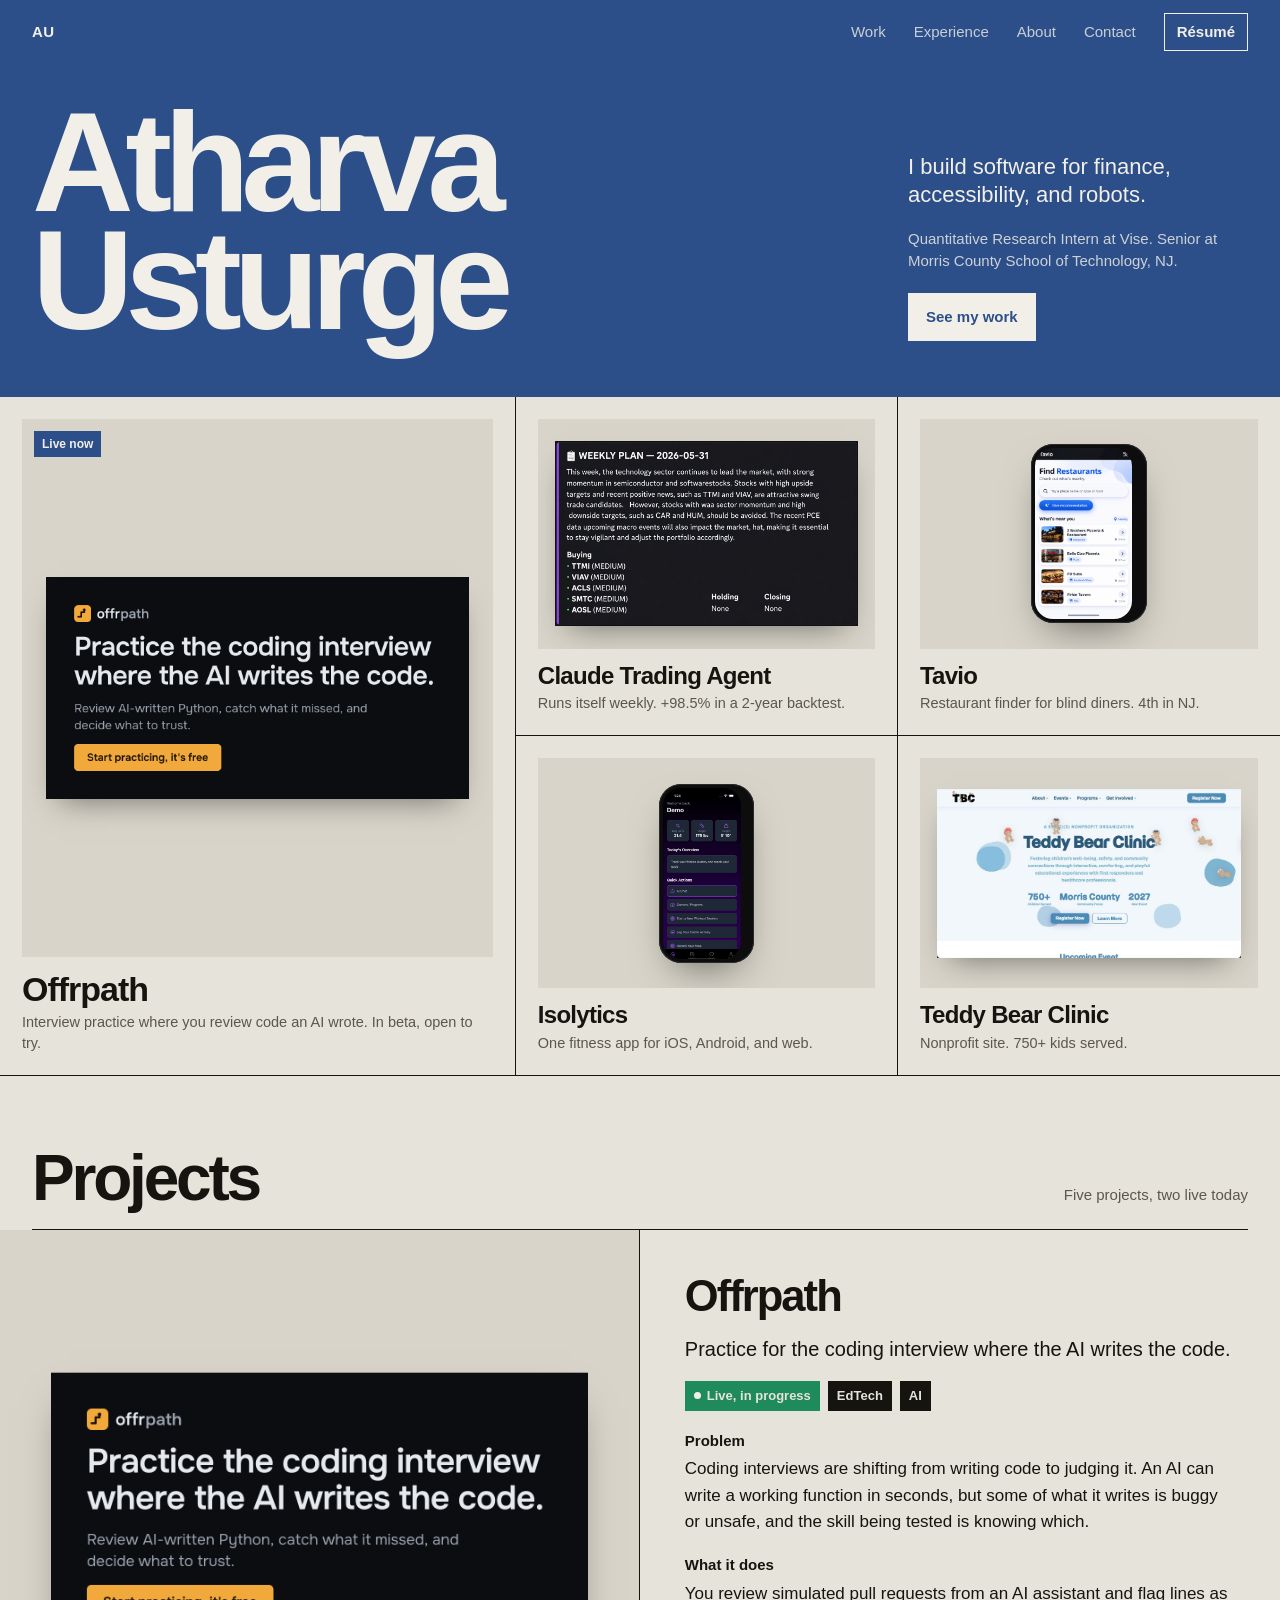
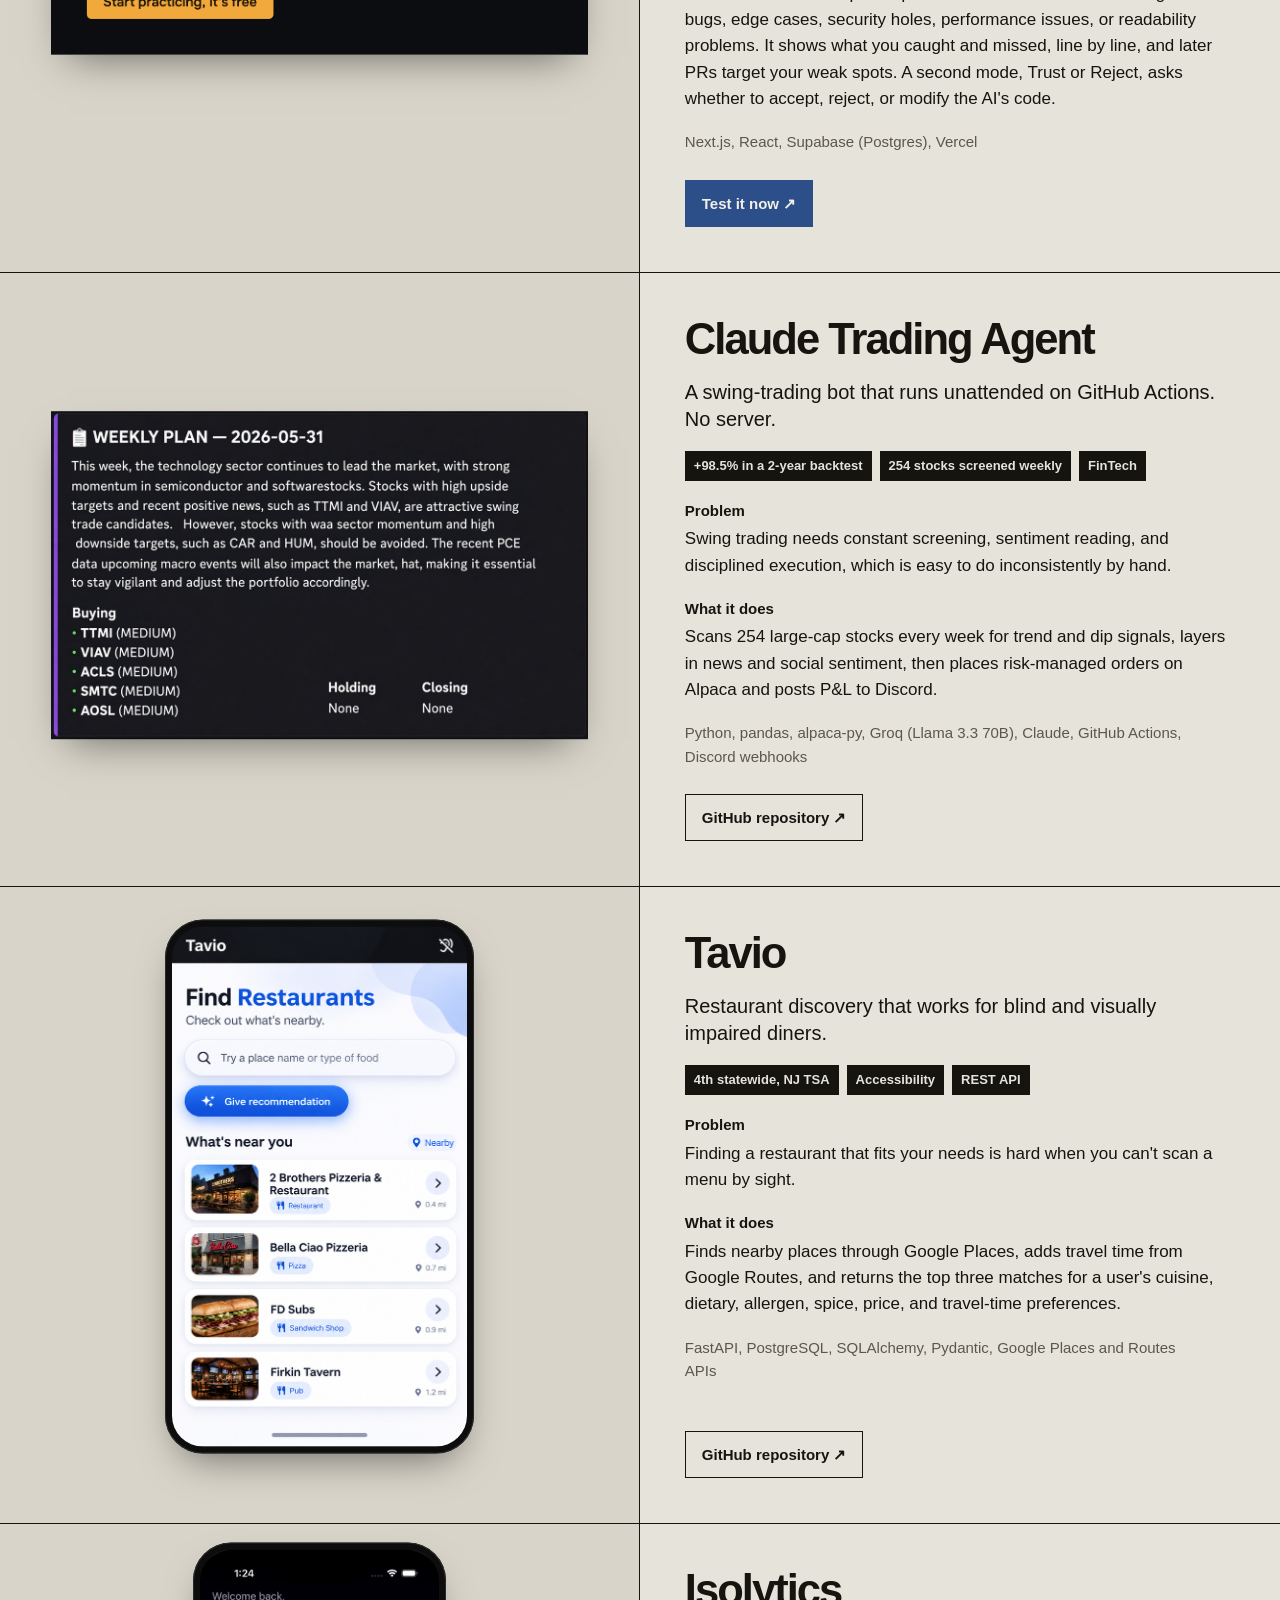
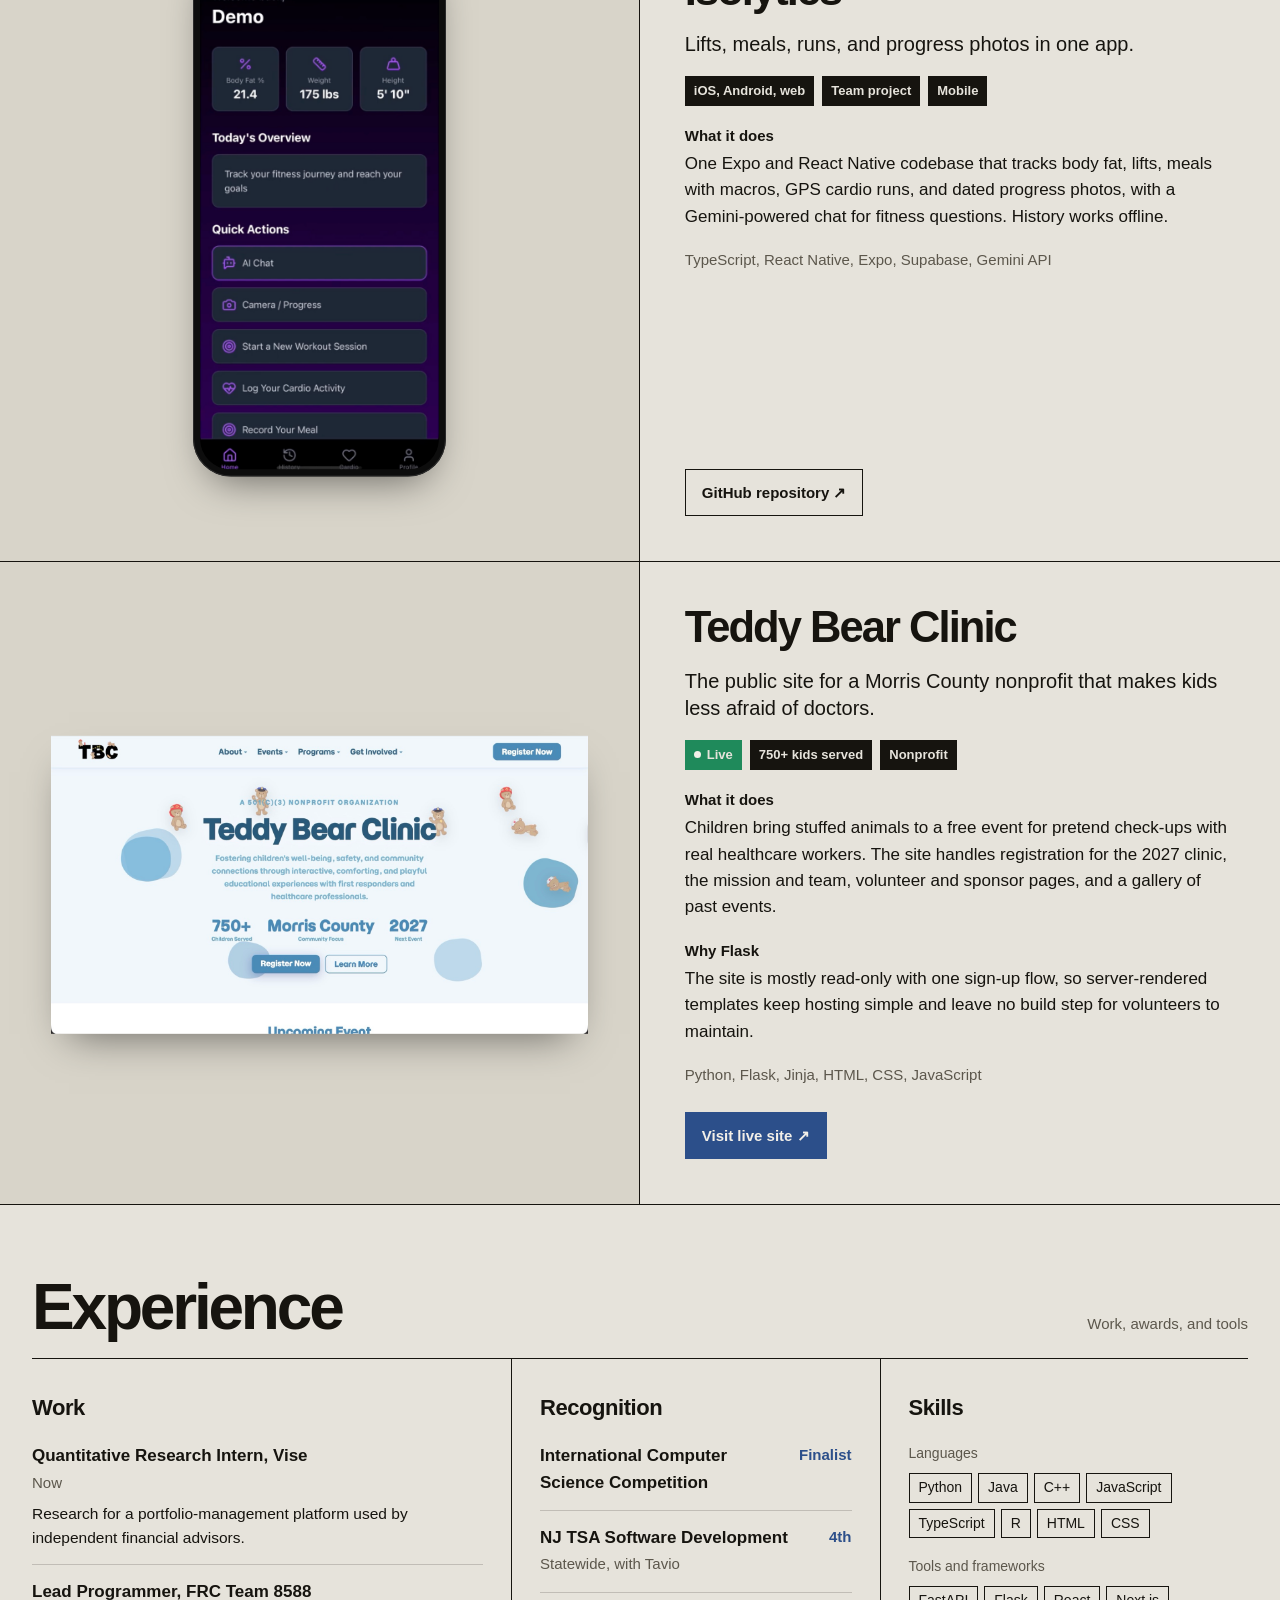
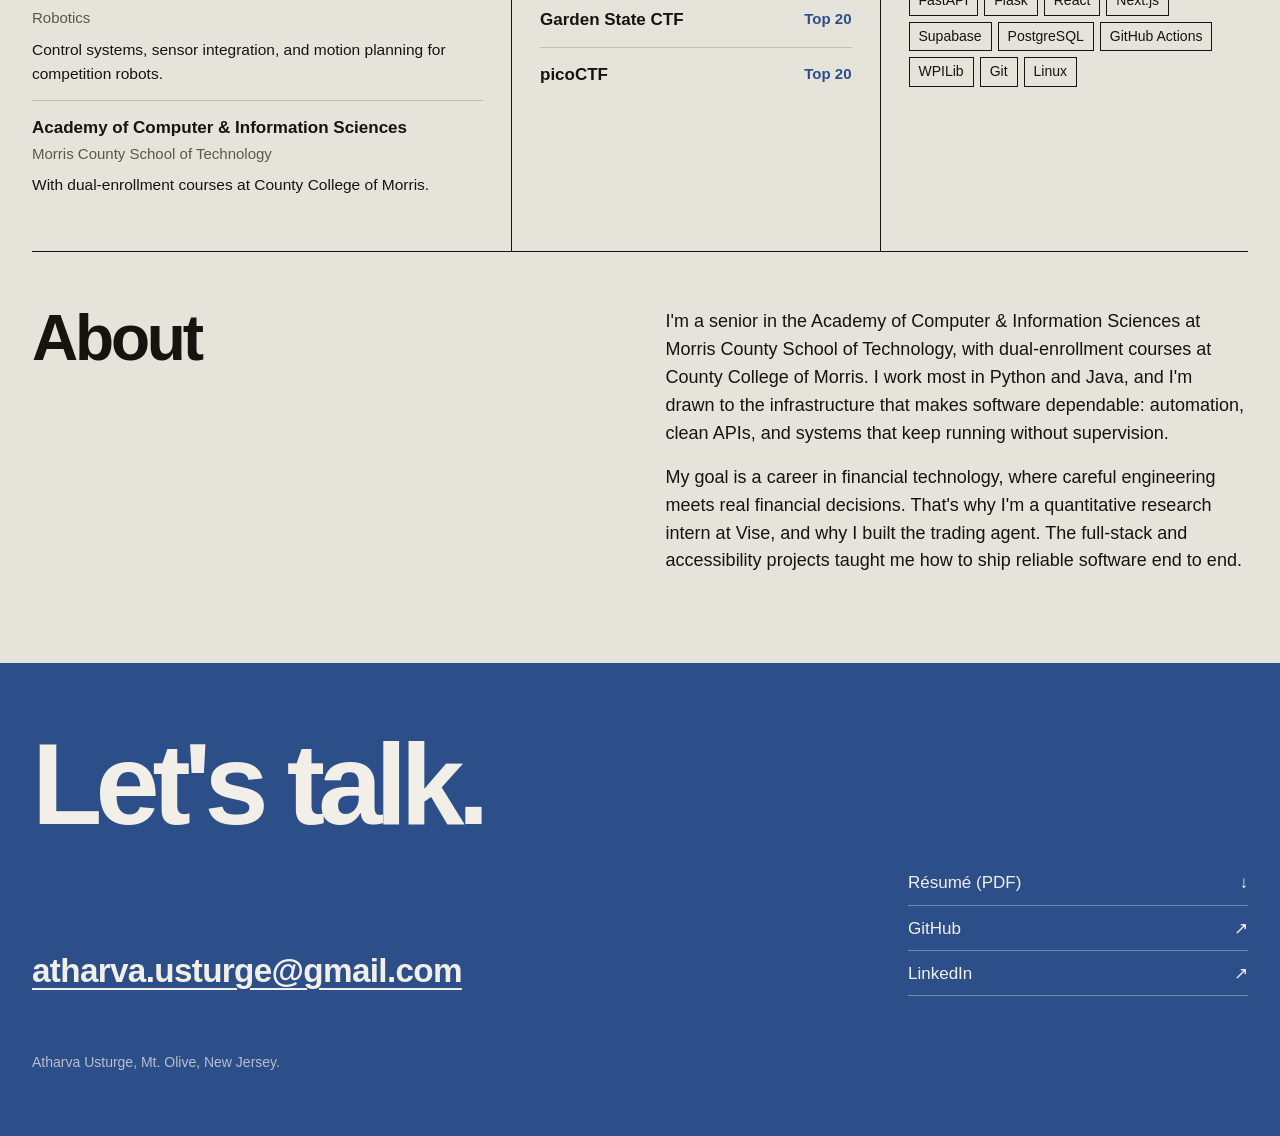
==== commit a5297a4e: "revamped websites" ====
--- a/index.html
+++ b/index.html
@@ -6,646 +6,169 @@
   <meta name="viewport" content="width=device-width, initial-scale=1.0" />
   <title>Atharva Usturge · Portfolio</title>
   <meta name="description"
-    content="Atharva Usturge: Computer &amp; Information Sciences student engineering toward Financial Technology. Selected work in trading automation, accessibility, and full-stack development." />
-  <link rel="stylesheet" href="style.css?v=3" />
+    content="Atharva Usturge: Quantitative Research Intern at Vise and senior at Morris County School of Technology. Software for finance, accessibility, and robots." />
+  <link rel="icon" href="assets/favicon.svg" type="image/svg+xml" />
+  <link rel="icon" href="assets/favicon-32.png" type="image/png" sizes="32x32" />
+  <link rel="apple-touch-icon" href="assets/apple-touch-icon.png" />
+  <link rel="stylesheet" href="style.css?v=4" />
 </head>
 
 <body>
-  <a class="skip-link" href="#about">Skip to content</a>
+<a class="skip" href="#work">Skip to projects</a>
 
-  <!-- ============== LIVE "NOW SHIPPING" TICKER (above the sticky header) ===== -->
-  <!-- Sits above the header so it scrolls off naturally and never collides with
-       the sticky nav. Decorative; full content lives in the page below. -->
-  <div class="ticker" aria-hidden="true">
-    <div class="ticker__track">
-      <!-- Two identical copies of the list so the loop is seamless. -->
-      <span class="ticker__item ticker__item--lead">&#9656; Now shipping</span>
-      <span class="ticker__sep">/</span>
-      <span class="ticker__item">Claude Trading Agent <em>+98.5% 2y backtest</em></span>
-      <span class="ticker__sep">/</span>
-      <span class="ticker__item">Tavio &middot; accessibility backend</span>
-      <span class="ticker__sep">/</span>
-      <span class="ticker__item">FRC 8588 &middot; robot software</span>
-      <span class="ticker__sep">/</span>
-      <span class="ticker__item">ICSC &middot; Finalist</span>
-      <span class="ticker__sep">/</span>
-      <span class="ticker__item">Top 20 &middot; picoCTF</span>
-      <span class="ticker__sep">/</span>
-      <span class="ticker__item">Top 20 &middot; Garden State CTF</span>
-      <span class="ticker__sep">/</span>
+<header><div class="wrap">
+  <a class="au" href="#top">AU</a>
+  <nav aria-label="Primary">
+    <a href="#work">Work</a><a href="#experience">Experience</a><a href="#about">About</a><a href="#contact">Contact</a>
+    <a class="resume" href="AtharvaUsturge-ResumeCopy.pdf">Résumé</a>
+  </nav>
+</div></header>
 
-      <span class="ticker__item ticker__item--lead">&#9656; Now shipping</span>
-      <span class="ticker__sep">/</span>
-      <span class="ticker__item">Claude Trading Agent <em>+98.5% 2y backtest</em></span>
-      <span class="ticker__sep">/</span>
-      <span class="ticker__item">Tavio &middot; accessibility backend</span>
-      <span class="ticker__sep">/</span>
-      <span class="ticker__item">FRC 8588 &middot; robot software</span>
-      <span class="ticker__sep">/</span>
-      <span class="ticker__item">ICSC &middot; Finalist</span>
-      <span class="ticker__sep">/</span>
-      <span class="ticker__item">Top 20 &middot; picoCTF</span>
-      <span class="ticker__sep">/</span>
-      <span class="ticker__item">Top 20 &middot; Garden State CTF</span>
-      <span class="ticker__sep">/</span>
+<main id="top">
+  <div class="band">
+    <section class="wrap hero">
+      <h1>Atharva<br>Usturge</h1>
+      <div class="side">
+        <p>I build software for finance, accessibility, and robots.</p>
+        <small>Quantitative Research Intern at Vise. Senior at Morris County School of Technology, NJ.</small>
+        <a class="btn-on" href="#work">See my work</a>
+      </div>
+    </section>
+  </div>
+
+  <!-- Project grid -->
+  <section class="grid" aria-label="Projects overview">
+    <a class="tile tile--big" href="#offrpath"><span class="k">Live now</span><div class="shot"><img src="assets/Offrpath.png" alt="Offrpath landing page"></div><div><h2>Offrpath</h2><p>Interview practice where you review code an AI wrote. In beta, open to try.</p></div></a>
+    <a class="tile" href="#trading"><div class="shot"><img src="assets/trading-discord.jpg" alt="Trading bot posting to Discord"></div><div><h2>Claude Trading Agent</h2><p>Runs itself weekly. +98.5% in a 2-year backtest.</p></div></a>
+    <a class="tile" href="#tavio"><div class="shot"><span class="phone"><img src="assets/tavio-screen.png" alt="Tavio app screen"></span></div><div><h2>Tavio</h2><p>Restaurant finder for blind diners. 4th in NJ.</p></div></a>
+    <a class="tile" href="#isolytics"><div class="shot"><span class="phone"><img src="assets/isolytics-screen.png" alt="Isolytics app on iOS"></span></div><div><h2>Isolytics</h2><p>One fitness app for iOS, Android, and web.</p></div></a>
+    <a class="tile" href="#tbc"><div class="shot"><img src="assets/tbc-site.jpg" alt="Teddy Bear Clinic website"></div><div><h2>Teddy Bear Clinic</h2><p>Nonprofit site. 750+ kids served.</p></div></a>
+  </section>
+
+  <!-- Project details -->
+  <div class="wrap" id="work">
+    <div class="section-title"><h2>Projects</h2><span>Five projects, two live today</span></div>
+  </div>
+
+  <article class="project" id="offrpath">
+    <div class="project__shot"><img src="assets/Offrpath.png" alt="Offrpath landing page" loading="lazy"></div>
+    <div class="project__text">
+      <h3>Offrpath</h3>
+      <p class="project__line">Practice for the coding interview where the AI writes the code.</p>
+      <div class="facts"><span class="fact fact--live">Live, in progress</span><span class="fact">EdTech</span><span class="fact">AI</span></div>
+      <div><h4>Problem</h4><p>Coding interviews are shifting from writing code to judging it. An AI can write a working function in seconds, but some of what it writes is buggy or unsafe, and the skill being tested is knowing which.</p></div>
+      <div><h4>What it does</h4><p>You review simulated pull requests from an AI assistant and flag lines as bugs, edge cases, security holes, performance issues, or readability problems. It shows what you caught and missed, line by line, and later PRs target your weak spots. A second mode, Trust or Reject, asks whether to accept, reject, or modify the AI's code.</p></div>
+      <p class="stack">Next.js, React, Supabase (Postgres), Vercel</p>
+      <div class="links"><a class="btn btn--solid" href="https://offrpath.vercel.app" target="_blank" rel="noopener">Test it now ↗</a></div>
+    </div>
+  </article>
+
+  <article class="project" id="trading">
+    <div class="project__shot"><img src="assets/trading-discord.jpg" alt="Trade execution and P&amp;L update posted to Discord" loading="lazy"></div>
+    <div class="project__text">
+      <h3>Claude Trading Agent</h3>
+      <p class="project__line">A swing-trading bot that runs unattended on GitHub Actions. No server.</p>
+      <div class="facts"><span class="fact">+98.5% in a 2-year backtest</span><span class="fact">254 stocks screened weekly</span><span class="fact">FinTech</span></div>
+      <div><h4>Problem</h4><p>Swing trading needs constant screening, sentiment reading, and disciplined execution, which is easy to do inconsistently by hand.</p></div>
+      <div><h4>What it does</h4><p>Scans 254 large-cap stocks every week for trend and dip signals, layers in news and social sentiment, then places risk-managed orders on Alpaca and posts P&amp;L to Discord.</p></div>
+      <p class="stack">Python, pandas, alpaca-py, Groq (Llama 3.3 70B), Claude, GitHub Actions, Discord webhooks</p>
+      <div class="links"><a class="btn" href="https://github.com/atharvausturge/ClaudeTradingAgent" target="_blank" rel="noopener">GitHub repository ↗</a></div>
+    </div>
+  </article>
+
+  <article class="project" id="tavio">
+    <div class="project__shot"><span class="phone"><img src="assets/tavio-screen.png" alt="Tavio app showing nearby restaurants" loading="lazy"></span></div>
+    <div class="project__text">
+      <h3>Tavio</h3>
+      <p class="project__line">Restaurant discovery that works for blind and visually impaired diners.</p>
+      <div class="facts"><span class="fact">4th statewide, NJ TSA</span><span class="fact">Accessibility</span><span class="fact">REST API</span></div>
+      <div><h4>Problem</h4><p>Finding a restaurant that fits your needs is hard when you can't scan a menu by sight.</p></div>
+      <div><h4>What it does</h4><p>Finds nearby places through Google Places, adds travel time from Google Routes, and returns the top three matches for a user's cuisine, dietary, allergen, spice, price, and travel-time preferences.</p></div>
+      <p class="stack">FastAPI, PostgreSQL, SQLAlchemy, Pydantic, Google Places and Routes APIs</p>
+      <div class="links"><a class="btn" href="https://github.com/atharvausturge/Tavio-Backend" target="_blank" rel="noopener">GitHub repository ↗</a></div>
+    </div>
+  </article>
+
+  <article class="project" id="isolytics">
+    <div class="project__shot"><span class="phone"><img src="assets/isolytics-screen.png" alt="Isolytics home screen on iOS" loading="lazy"></span></div>
+    <div class="project__text">
+      <h3>Isolytics</h3>
+      <p class="project__line">Lifts, meals, runs, and progress photos in one app.</p>
+      <div class="facts"><span class="fact">iOS, Android, web</span><span class="fact">Team project</span><span class="fact">Mobile</span></div>
+      <div><h4>What it does</h4><p>One Expo and React Native codebase that tracks body fat, lifts, meals with macros, GPS cardio runs, and dated progress photos, with a Gemini-powered chat for fitness questions. History works offline.</p></div>
+      <p class="stack">TypeScript, React Native, Expo, Supabase, Gemini API</p>
+      <div class="links"><a class="btn" href="https://github.com/ayaang12/isolytics" target="_blank" rel="noopener">GitHub repository ↗</a></div>
+    </div>
+  </article>
+
+  <article class="project" id="tbc">
+    <div class="project__shot"><img src="assets/tbc-site.jpg" alt="Teddy Bear Clinic website" loading="lazy"></div>
+    <div class="project__text">
+      <h3>Teddy Bear Clinic</h3>
+      <p class="project__line">The public site for a Morris County nonprofit that makes kids less afraid of doctors.</p>
+      <div class="facts"><span class="fact fact--live">Live</span><span class="fact">750+ kids served</span><span class="fact">Nonprofit</span></div>
+      <div><h4>What it does</h4><p>Children bring stuffed animals to a free event for pretend check-ups with real healthcare workers. The site handles registration for the 2027 clinic, the mission and team, volunteer and sponsor pages, and a gallery of past events.</p></div>
+      <div><h4>Why Flask</h4><p>The site is mostly read-only with one sign-up flow, so server-rendered templates keep hosting simple and leave no build step for volunteers to maintain.</p></div>
+      <p class="stack">Python, Flask, Jinja, HTML, CSS, JavaScript</p>
+      <div class="links"><a class="btn btn--solid" href="https://theteddybearclinic.org" target="_blank" rel="noopener">Visit live site ↗</a></div>
+    </div>
+  </article>
+
+  <!-- Experience, recognition, skills -->
+  <div class="wrap" id="experience">
+    <div class="section-title"><h2>Experience</h2><span>Work, awards, and tools</span></div>
+    <div class="three">
+      <div>
+        <h3>Work</h3>
+        <ul class="list">
+          <li><b>Quantitative Research Intern, Vise</b><span>Now</span><p>Research for a portfolio-management platform used by independent financial advisors.</p></li>
+          <li><b>Lead Programmer, FRC Team 8588</b><span>Robotics</span><p>Control systems, sensor integration, and motion planning for competition robots.</p></li>
+          <li><b>Academy of Computer &amp; Information Sciences</b><span>Morris County School of Technology</span><p>With dual-enrollment courses at County College of Morris.</p></li>
+        </ul>
+      </div>
+      <div>
+        <h3>Recognition</h3>
+        <ul class="list">
+          <li><span class="res">Finalist</span><b>International Computer Science Competition</b></li>
+          <li><span class="res">4th</span><b>NJ TSA Software Development</b><span>Statewide, with Tavio</span></li>
+          <li><span class="res">Top 20</span><b>Garden State CTF</b></li>
+          <li><span class="res">Top 20</span><b>picoCTF</b></li>
+        </ul>
+      </div>
+      <div>
+        <h3>Skills</h3>
+        <p class="label">Languages</p>
+        <ul class="chips"><li>Python</li><li>Java</li><li>C++</li><li>JavaScript</li><li>TypeScript</li><li>R</li><li>HTML</li><li>CSS</li></ul>
+        <p class="label">Tools and frameworks</p>
+        <ul class="chips"><li>FastAPI</li><li>Flask</li><li>React</li><li>Next.js</li><li>Supabase</li><li>PostgreSQL</li><li>GitHub Actions</li><li>WPILib</li><li>Git</li><li>Linux</li></ul>
+      </div>
     </div>
   </div>
 
-  <!-- ============================ HEADER / NAV ============================ -->
-  <header class="site-header" id="top">
-    <div class="grid site-header__inner">
-      <a class="wordmark" href="#top" aria-label="Atharva Usturge, home">
-        <span class="wordmark__name">Atharva Usturge</span>
-        <span class="wordmark__dot" aria-hidden="true"></span>
-      </a>
+  <section class="wrap about" id="about">
+    <h2>About</h2>
+    <div>
+      <p>I'm a senior in the Academy of Computer &amp; Information Sciences at Morris County School of Technology, with dual-enrollment courses at County College of Morris. I work most in Python and Java, and I'm drawn to the infrastructure that makes software dependable: automation, clean APIs, and systems that keep running without supervision.</p>
+      <p>My goal is a career in financial technology, where careful engineering meets real financial decisions. That's why I'm a quantitative research intern at Vise, and why I built the trading agent. The full-stack and accessibility projects taught me how to ship reliable software end to end.</p>
+    </div>
+  </section>
+</main>
 
-      <nav class="nav" aria-label="Primary">
-        <button class="nav__toggle" aria-expanded="false" aria-controls="nav-list">
-          <span class="nav__toggle-label">Menu</span>
-          <span class="nav__toggle-bars" aria-hidden="true"><i></i><i></i></span>
-        </button>
-        <ul class="nav__list" id="nav-list">
-          <li><a href="#about"><span class="nav__num">01</span>About</a></li>
-          <li><a href="#work"><span class="nav__num">02</span>Work</a></li>
-          <li><a href="#resume"><span class="nav__num">03</span>Résumé</a></li>
-          <li><a href="#contact"><span class="nav__num">04</span>Contact</a></li>
-        </ul>
-      </nav>
+<footer class="band" id="contact">
+  <div class="wrap contact">
+    <h2>Let's talk.</h2>
+    <div class="row">
+      <a class="email" href="mailto:atharva.usturge@gmail.com">atharva.usturge@gmail.com</a>
+      <div class="others">
+        <a href="AtharvaUsturge-ResumeCopy.pdf"><span>Résumé (PDF)</span><span>↓</span></a>
+        <a href="https://github.com/atharvausturge" target="_blank" rel="noopener"><span>GitHub</span><span>↗</span></a>
+        <a href="https://www.linkedin.com/in/atharva-usturge-a80535349/" target="_blank" rel="noopener"><span>LinkedIn</span><span>↗</span></a>
+      </div>
     </div>
-  </header>
-
-  <main>
-    <!-- ============================ HERO ============================ -->
-    <section class="hero" aria-labelledby="hero-heading">
-      <div class="grid hero__inner">
-        <div class="hero__meta">
-          <span>Portfolio</span>
-          <span>2026 / 27</span>
-          <span>Mt. Olive, NJ</span>
-        </div>
-
-        <h1 class="hero__heading" id="hero-heading">
-          <span class="line"><span>Atharva</span></span>
-          <span class="line line--accent"><span>Usturge.</span></span>
-        </h1>
-
-        <p class="hero__lede">
-          I build software for
-          <strong>finance</strong>, <strong>accessibility</strong>, and <strong>robots</strong>.
-        </p>
-
-        <div class="hero__contact">
-          <a href="mailto:atharva.usturge@gmail.com">atharva.usturge@gmail.com</a>
-          <span class="hero__contact-dot" aria-hidden="true">&middot;</span>
-          <a href="https://github.com/atharvausturge" target="_blank" rel="noopener">github/atharvausturge</a>
-        </div>
-      </div>
-    </section>
-
-
-
-    <!-- ============================ ABOUT ============================ -->
-    <section class="section about" id="about" aria-labelledby="about-heading">
-      <div class="grid">
-        <p class="section__label">01 / About</p>
-
-        <div class="about__body">
-          <h2 class="about__heading" id="about-heading" data-reveal>
-            I build software across the stack, from autonomous trading
-            systems to accessibility-focused APIs.
-          </h2>
-
-          <div class="about__cols">
-            <div class="about__bio" data-reveal>
-              <p>
-                I am a rising senior in the Academy of Computer &amp; Information
-                Sciences at Morris County School of Technology, where I also
-                complete dual-enrollment coursework through the County College of
-                Morris. I work most often in Python and Java, and I am drawn to the
-                infrastructure that makes software dependable: automation, clean
-                APIs, and systems that keep running without supervision.
-              </p>
-              <p>
-                My goal is a career in <strong>Financial Technology</strong>, where
-                rigorous engineering meets real financial decision-making. I am
-                currently a <strong>Quantitative Researcher</strong> intern at
-                <strong>Vise</strong>, a portfolio-management platform for
-                independent financial advisors. The projects below reflect that
-                direction: market analysis and trade automation, alongside the
-                full-stack and accessibility work that taught me how to ship
-                reliable software end to end.
-              </p>
-            </div>
-
-            <aside class="about__aside" data-reveal>
-              <p class="about__aside-label">Currently</p>
-              <p class="about__aside-note about__aside-note--highlight">
-                <strong>Quantitative Researcher</strong> intern at
-                <strong>Vise</strong>, a FinTech portfolio-management platform.
-              </p>
-              <p class="about__aside-note">
-                Lead Programmer, FRC Team 8588: control systems, sensor
-                integration, and motion planning for competitive robotics.
-              </p>
-
-              <p class="about__aside-label">Recognition</p>
-              <ul class="awards">
-                <li><span aria-hidden="true">&rsaquo;</span> International Computer Science Competition: Finalist</li>
-                <li><span aria-hidden="true">&rsaquo;</span> NJ TSA Software Development: 4th place, statewide</li>
-                <li><span aria-hidden="true">&rsaquo;</span> Garden State CTF: Top 20</li>
-                <li><span aria-hidden="true">&rsaquo;</span> picoCTF: Top 20</li>
-              </ul>
-            </aside>
-          </div>
-
-          <!-- Skills -->
-          <div class="skills" data-reveal>
-            <div class="skills__group">
-              <p class="skills__label">Languages</p>
-              <ul class="skills__list">
-                <li>Java</li>
-                <li>Python</li>
-                <li>C++</li>
-                <li>JavaScript</li>
-                <li>R</li>
-                <li>HTML</li>
-                <li>CSS</li>
-              </ul>
-            </div>
-            <div class="skills__group">
-              <p class="skills__label">Tools &amp; Frameworks</p>
-              <ul class="skills__list">
-                <li>Git</li>
-                <li>FastAPI</li>
-                <li>REST APIs</li>
-                <li>Linux</li>
-                <li>WPILib</li>
-                <li>VS Code</li>
-                <li>CLI</li>
-              </ul>
-            </div>
-          </div>
-        </div>
-      </div>
-    </section>
-
-    <!-- ============================ WORK ============================ -->
-    <section class="section work" id="work" aria-labelledby="work-heading">
-      <div class="grid">
-        <p class="section__label">02 / Selected Work</p>
-        <h2 class="work__heading" id="work-heading">Projects.</h2>
-      </div>
-
-      <!-- ---- Project 01 ---- -->
-      <article class="project" id="project-1" data-reveal>
-        <div class="grid project__inner">
-          <div class="project__index"><span>01</span></div>
-          <div class="project__head">
-            <h3 class="project__title">Offrpath</h3>
-            <ul class="project__tags">
-              <li class="tag tag--status">In progress</li>
-              <li class="tag tag--accent">EdTech</li>
-              <li class="tag">AI</li>
-              <li class="tag">Next.js</li>
-            </ul>
-          </div>
-
-          <div class="project__problem">
-            <p class="project__field-label">Problem</p>
-            <p>
-              Coding interviews are shifting from writing code to judging it. An
-              AI can produce a working function in seconds, but some of what it
-              writes is buggy or unsafe, and the skill being tested is knowing
-              which. Most interview prep still only drills writing solutions
-              from scratch.
-            </p>
-
-            <details class="project__media">
-              <summary>View screenshot</summary>
-              <figure>
-                <img src="assets/Offrpath.png" alt="Offrpath: practice the coding interview where the AI writes the code." loading="lazy" />
-                <figcaption>offrpath.vercel.app, live and still being built.</figcaption>
-              </figure>
-            </details>
-          </div>
-
-          <div class="project__detail">
-            <p class="project__field-label">What it does</p>
-            <p>
-              A free practice site for the new kind of interview. You review
-              simulated pull requests from an AI assistant (a password reset, a
-              checkout, a webhook) and flag lines as bugs, edge cases, security
-              holes, performance issues, or readability problems. Afterward it
-              shows what you caught and what you missed, with line-level
-              explanations, and later PRs target your weak spots. A second mode,
-              Trust or Reject, gives you a task plus the AI&rsquo;s code and asks
-              whether to accept, reject, or modify it.
-            </p>
-
-            <p class="project__field-label">Stack</p>
-            <p class="project__stack">
-              Next.js &middot; React &middot; Supabase (Postgres) &middot; Vercel
-              &middot; Python review exercises
-            </p>
-
-            <div class="project__links">
-              <a class="link-btn link-btn--solid" href="https://offrpath.vercel.app" target="_blank" rel="noopener">
-                Test it now <span aria-hidden="true">&nearr;</span>
-              </a>
-            </div>
-            <p class="project__note">Still in active development. Try it and tell me what breaks.</p>
-          </div>
-
-        </div>
-      </article>
-
-      <!-- ---- Project 02 ---- -->
-      <article class="project" id="project-2" data-reveal>
-        <div class="grid project__inner">
-          <div class="project__index"><span>02</span></div>
-          <div class="project__head">
-            <h3 class="project__title">Claude Trading Agent</h3>
-            <ul class="project__tags">
-              <li class="tag tag--accent">FinTech</li>
-              <li class="tag">Automation</li>
-              <li class="tag">Python</li>
-            </ul>
-          </div>
-
-          <div class="project__problem">
-            <p class="project__field-label">Problem</p>
-            <p>
-              Active swing trading demands constant screening, sentiment reading,
-              and disciplined execution, work that is easy to do inconsistently
-              by hand. This agent automates the full loop so that a systematic
-              strategy runs unattended.
-            </p>
-
-            <details class="project__media">
-              <summary>View screenshot</summary>
-              <figure>
-                <img src="assets/discord.jpg"
-                  alt="Claude Trading Agent posting a trade execution and P&amp;L update to Discord." loading="lazy" />
-                <figcaption>Discord webhook: weekly trade execution and P&amp;L update.</figcaption>
-              </figure>
-            </details>
-          </div>
-
-          <div class="project__detail">
-            <p class="project__field-label">What it does</p>
-            <p>
-              Scans 254 large-cap stocks weekly for trend (60-day relative strength
-              vs. SPY) and dip signals, layers in news and social sentiment, then
-              places risk-managed orders on Alpaca and posts P&amp;L to Discord.
-              The entire system runs on scheduled GitHub Actions. No server.
-            </p>
-
-            <p class="project__field-label">Stack</p>
-            <p class="project__stack">
-              Python &middot; alpaca-py &middot; pandas &middot; numpy &middot;
-              Groq (Llama&nbsp;3.3&nbsp;70B) &middot; Claude &middot; Alpaca News API
-              &middot; Stocktwits &amp; Reddit sentiment &middot; GitHub Actions &middot;
-              Discord webhooks
-            </p>
-
-            <p class="project__field-label">Process &amp; reflection</p>
-            <p class="project__draft">
-              I split the bot into a clear pipeline
-              (<code>research &rarr; analyze &rarr; execute &rarr; monitor</code>)
-              so each stage could be tested on its own. The hardest part was
-              that GitHub Actions runs are <em>stateless</em>: every run starts cold,
-              with no memory of open positions. I solved it by persisting trade
-              history and portfolio snapshots to <code>memory.json</code> and
-              enforcing risk rules (5% stops, at most three positions at 20% each)
-              on every wake-up, which made unattended execution reliable.
-            </p>
-
-            <details class="snippet">
-              <summary>View code: position sizing</summary>
-              <pre><code># risk.py: fixed-fractional position sizing with a hard cap
-MAX_POSITIONS = 3      # never hold more than three names at once
-ALLOCATION    = 0.20   # commit 20% of equity per position
-STOP_LOSS     = 0.05   # 5% protective stop on every entry
-
-def size_order(equity: float, price: float, open_positions: int) -> int:
-    """Return whole-share count for a new entry, or 0 if we're at capacity."""
-    if open_positions &gt;= MAX_POSITIONS:
-        return 0                      # respect the concurrency cap
-    dollars = equity * ALLOCATION     # dollars allotted to this trade
-    return int(dollars // price)      # brokers fill whole shares only
-</code></pre>
-              <p class="snippet__note">Representative logic. Full source on GitHub.</p>
-            </details>
-
-            <div class="project__links">
-              <a class="link-btn" href="https://github.com/atharvausturge/ClaudeTradingAgent" target="_blank"
-                rel="noopener">
-                GitHub repository <span aria-hidden="true">&nearr;</span>
-              </a>
-            </div>
-          </div>
-
-        </div>
-      </article>
-
-      <!-- ---- Project 03 ---- -->
-      <article class="project" id="project-3" data-reveal>
-        <div class="grid project__inner">
-          <div class="project__index"><span>03</span></div>
-          <div class="project__head">
-            <h3 class="project__title">Tavio</h3>
-            <ul class="project__tags">
-              <li class="tag tag--accent">Accessibility</li>
-              <li class="tag">REST API</li>
-              <li class="tag">FastAPI</li>
-            </ul>
-          </div>
-
-          <div class="project__problem">
-            <p class="project__field-label">Problem</p>
-            <p>
-              Finding a restaurant that fits your needs is hard when you can&rsquo;t
-              scan a menu by sight. Tavio is a backend that makes restaurant
-              discovery, menus, and recommendations work for blind and visually
-              impaired users.
-            </p>
-
-            <details class="project__media">
-              <summary>View screenshot</summary>
-              <figure>
-                <img src="assets/Tavio.jpg" alt="Tavio backend: restaurant recommendation API response."
-                  loading="lazy" />
-                <figcaption>Recommendation response: ranked restaurants scored against a user&rsquo;s preferences.
-                </figcaption>
-              </figure>
-            </details>
-          </div>
-
-          <div class="project__detail">
-            <p class="project__field-label">What it does</p>
-            <p>
-              Stores restaurant and menu data, discovers nearby options through
-              Google Places, enriches them with travel time from Google Routes, and
-              returns the top three matches scored against a user&rsquo;s cuisine,
-              dietary, allergen, spice, price, and travel-time preferences.
-            </p>
-
-            <p class="project__field-label">Stack</p>
-            <p class="project__stack">
-              FastAPI &middot; PostgreSQL &middot; SQLAlchemy &middot; Pydantic
-              &middot; Google Places API &middot; Google Routes API &middot; Python
-            </p>
-
-            <p class="project__field-label">Process &amp; reflection</p>
-            <p class="project__draft">
-              I designed the recommendation engine as a weighted blend of independent
-              match functions, each returning a 0&ndash;1 score, so I could tune one
-              dimension without breaking the others. The trickiest piece was
-              composing two Google APIs cleanly (Places for discovery, Routes
-              for travel-time enrichment) while keeping the data model strict
-              with Pydantic so bad input never reached the scorer. Tavio was
-              our team&rsquo;s entry in the NJ TSA Software Development
-              competition, where it placed 4th statewide.
-            </p>
-
-            <details class="snippet">
-              <summary>View code: weighted match score</summary>
-              <pre><code># recommend.py: blend per-dimension matches into one ranking score
-WEIGHTS = {"cuisine": 0.30, "dietary": 0.25, "allergens": 0.20,
-           "spice": 0.10, "price": 0.10, "travel": 0.05}
-
-def score(restaurant, prefs) -&gt; float:
-    """Each match_* fn returns 0..1; weights make the trade-offs explicit."""
-    parts = {
-        "cuisine":   cuisine_match(restaurant, prefs),
-        "dietary":   dietary_match(restaurant, prefs),
-        "allergens": allergen_safety(restaurant, prefs),
-        "spice":     spice_match(restaurant, prefs),
-        "price":     price_match(restaurant, prefs),
-        "travel":    travel_match(restaurant, prefs),
-    }
-    return sum(WEIGHTS[k] * v for k, v in parts.items())
-</code></pre>
-              <p class="snippet__note">Representative logic. Full source on GitHub.</p>
-            </details>
-
-            <div class="project__links">
-              <a class="link-btn" href="https://github.com/atharvausturge/Tavio-Backend" target="_blank" rel="noopener">
-                GitHub repository <span aria-hidden="true">&nearr;</span>
-              </a>
-            </div>
-          </div>
-
-        </div>
-      </article>
-
-      <!-- ---- Project 04 ---- -->
-      <article class="project" id="project-4" data-reveal>
-        <div class="grid project__inner">
-          <div class="project__index"><span>04</span></div>
-          <div class="project__head">
-            <h3 class="project__title">Isolytics</h3>
-            <ul class="project__tags">
-              <li class="tag tag--accent">Mobile</li>
-              <li class="tag">Team</li>
-              <li class="tag">TypeScript</li>
-            </ul>
-          </div>
-
-          <div class="project__problem">
-            <p class="project__field-label">Problem</p>
-            <p>
-              Fitness data is normally scattered across half a dozen apps: one
-              for lifts, another for meals, another for cardio, another for progress
-              photos. Isolytics pulls all of it into a single cross-platform mobile
-              app, with an AI assistant for fitness and nutrition questions.
-            </p>
-
-            <details class="project__media">
-              <summary>View screenshot</summary>
-              <figure>
-                <img src="assets/Isolytics.jpg" alt="Isolytics: cross-platform fitness tracking app screen."
-                  loading="lazy" />
-                <figcaption>Isolytics: one of the app screens running on iOS.</figcaption>
-              </figure>
-            </details>
-          </div>
-
-          <div class="project__detail">
-            <p class="project__field-label">What it does</p>
-            <p>
-              One Expo + React Native codebase that ships to iOS, Android, and the
-              web. Tracks body composition (body-fat % via the U.S. Navy
-              circumference method), lifts, meals with macros, GPS-tracked cardio
-              runs, and dated progress photos, all surfaced in a unified
-              history timeline. A Gemini-powered chat answers fitness questions
-              in-app. Auth and per-user data live in Supabase with Row-Level
-              Security; lifts, meals, and photos are cached locally so history
-              works offline.
-            </p>
-
-            <p class="project__field-label">Stack</p>
-            <p class="project__stack">
-              TypeScript &middot; React Native &middot; Expo &middot; Expo Router
-              &middot; Supabase (Auth + Postgres + RLS) &middot; Google Gemini API
-              &middot; expo-location &middot; expo-camera &middot; AsyncStorage
-            </p>
-
-            <p class="project__field-label">Process &amp; reflection</p>
-            <p class="project__draft">
-              Choosing Expo + React Native let the team ship one codebase to three
-              platforms; Expo Router&rsquo;s file-based routing kept the navigation
-              tree obvious as features were added. The two pieces that took the
-              most iteration were the live GPS cardio tracker built on
-              <code>expo-location</code> (streaming route points, distance,
-              and elevation in real time without draining the battery), and
-              the Supabase Row-Level Security policies, which had to be airtight so
-              users could never read another user&rsquo;s rows.
-            </p>
-
-            <div class="project__links">
-              <a class="link-btn" href="https://github.com/ayaang12/isolytics" target="_blank" rel="noopener">
-                GitHub repository <span aria-hidden="true">&nearr;</span>
-              </a>
-            </div>
-          </div>
-
-        </div>
-      </article>
-
-      <!-- ---- Project 05 ---- -->
-      <article class="project" id="project-5" data-reveal>
-        <div class="grid project__inner">
-          <div class="project__index"><span>05</span></div>
-          <div class="project__head">
-            <h3 class="project__title">Teddy Bear Clinic</h3>
-            <ul class="project__tags">
-              <li class="tag tag--accent">Nonprofit</li>
-              <li class="tag">Team</li>
-              <li class="tag">Flask</li>
-            </ul>
-          </div>
-
-          <div class="project__problem">
-            <p class="project__field-label">Problem</p>
-            <p>
-              Kids often associate doctors, EMTs, and fire trucks with stress and
-              fear, which makes real emergencies and routine medical visits
-              harder. The Teddy Bear Clinic is a Morris County 501(c)(3) that
-              flips that script: children bring stuffed animals to a free
-              community event for pretend check-ups with real healthcare workers
-              and first responders. The site is its public face.
-            </p>
-
-            <details class="project__media">
-              <summary>View screenshot</summary>
-              <figure>
-                <img src="assets/TBC.jpg" alt="Teddy Bear Clinic: live nonprofit website." loading="lazy" />
-                <figcaption>theteddybearclinic.org, the deployed nonprofit site.</figcaption>
-              </figure>
-            </details>
-          </div>
-
-          <div class="project__detail">
-            <p class="project__field-label">What it does</p>
-            <p>
-              The site is the org&rsquo;s signup hub and storytelling surface:
-              registration for the next clinic (2027), the org&rsquo;s mission and
-              team, volunteer and partnership recruitment, a gallery of past
-              events, and sponsor recognition (Nomadics, Morgan Stanley). It
-              supports the nonprofit&rsquo;s ongoing work: they&rsquo;ve
-              served 750+ children to date.
-            </p>
-
-            <p class="project__field-label">Stack</p>
-            <p class="project__stack">
-              Python &middot; Flask &middot; Jinja templates &middot; vanilla HTML,
-              CSS &amp; JavaScript
-            </p>
-
-            <p class="project__field-label">Process &amp; reflection</p>
-            <p class="project__draft">
-              The team chose Flask + server-rendered Jinja templates over a SPA
-              framework for the right reasons here: the site is mostly read-only
-              content with one registration flow, so a single Python process
-              keeps hosting simple, page loads fast, and there&rsquo;s no build
-              step to maintain, important for a volunteer-run org that
-              has to be able to hand the codebase off.
-            </p>
-
-            <div class="project__links">
-              <a class="link-btn link-btn--solid" href="https://theteddybearclinic.org" target="_blank" rel="noopener">
-                Visit live site <span aria-hidden="true">&nearr;</span>
-              </a>
-            </div>
-          </div>
-
-        </div>
-      </article>
-    </section>
-
-    <!-- ============================ RESUME ============================ -->
-    <section class="section resume" id="resume" aria-labelledby="resume-heading">
-      <div class="grid">
-        <p class="section__label">03 / Résumé</p>
-        <div class="resume__body">
-          <h2 class="resume__heading" id="resume-heading" data-reveal>
-            Atharva Usturge
-          </h2>
-          <p class="resume__tagline" data-reveal>
-            Fintech systems builder focused on signal, risk, and real-time reliability.
-          </p>
-          <div class="resume__signature" data-reveal>
-            <div class="resume__stamp" aria-hidden="true">AU</div>
-            <div class="resume__actions">
-              <a class="link-btn link-btn--solid" href="AtharvaUsturge-ResumeCopy.pdf" download>
-                Download PDF <span aria-hidden="true">&darr;</span>
-              </a>
-              <a class="link-btn" href="AtharvaUsturge-ResumeCopy.pdf" target="_blank" rel="noopener">
-                Open in new tab <span aria-hidden="true">&nearr;</span>
-              </a>
-            </div>
-          </div>
-        </div>
-      </div>
-    </section>
-
-    <!-- ============================ CONTACT ============================ -->
-    <section class="section contact" id="contact" aria-labelledby="contact-heading">
-      <div class="grid">
-        <p class="section__label">04 / Contact</p>
-        <div class="contact__body">
-          <h2 class="contact__heading" id="contact-heading" data-reveal>
-            Let&rsquo;s talk.
-          </h2>
-          <ul class="contact__list" data-reveal>
-            <li>
-              <span class="contact__key">Email</span>
-              <a href="mailto:atharva.usturge@gmail.com">atharva.usturge@gmail.com <span
-                  aria-hidden="true">&nearr;</span></a>
-            </li>
-            <li>
-              <span class="contact__key">GitHub</span>
-              <a href="https://github.com/atharvausturge" target="_blank" rel="noopener">github.com/atharvausturge <span
-                  aria-hidden="true">&nearr;</span></a>
-            </li>
-            <li>
-              <span class="contact__key">LinkedIn</span>
-              <a href="https://www.linkedin.com/in/atharva-usturge-a80535349/" target="_blank"
-                rel="noopener">in/atharva-usturge <span aria-hidden="true">&nearr;</span></a>
-            </li>
-          </ul>
-        </div>
-      </div>
-    </section>
-  </main>
-
-
-  <script src="main.js"></script>
-  <!-- Optional local-only config. Logs a harmless 404 in dev tools if you
-       haven't created the file yet. See ticker.config.example.js. -->
-  <script src="ticker.config.local.js"></script>
-  <script src="ticker.js"></script>
+    <p class="foot">Atharva Usturge, Mt. Olive, New Jersey.</p>
+  </div>
+</footer>
+<script src="main.js?v=4"></script>
 </body>
 
-</html>+</html>
--- a/style.css
+++ b/style.css
@@ -1,934 +1,148 @@
 /* ==========================================================================
    Atharva Usturge - Portfolio
-   Swiss / International Typographic Style: strict grid, bold type scale,
-   warm paper + near-black ink + a single red accent. No webfonts, no
-   gradients, no glow. Structure is the decoration.
+   Cobalt bands open and close the page; everything between sits on warm
+   paper, divided by ink rules. Helvetica throughout.
    ========================================================================== */
+:root {
+  --cobalt: #2c4f8a; --paper: #e6e3db; --paper-2: #d8d4c9; --ink: #16140f; --soft: #5c574c;
+  --on: #f2efe8; --rule: rgba(22,20,15,.18); --live: #1f8a5b;
+  --sans: "Helvetica Neue", Helvetica, Arial, sans-serif;
+  --mono: ui-monospace, "SF Mono", Menlo, Consolas, monospace;
+}
+* { box-sizing: border-box; }
+html { scroll-behavior: smooth; }
+body { margin: 0; background: var(--paper); color: var(--ink); font-family: var(--sans); font-size: 17px; line-height: 1.55; -webkit-font-smoothing: antialiased; }
+a { color: inherit; }
+img { max-width: 100%; display: block; }
+:focus-visible { outline: 2px solid var(--cobalt); outline-offset: 3px; }
+.band :focus-visible { outline-color: var(--on); }
+.wrap { max-width: 1440px; margin: 0 auto; padding: 0 max(16px, 2.5vw); }
+.skip { position: absolute; left: -999px; }
+.skip:focus { left: 16px; top: 16px; background: var(--on); color: var(--cobalt); padding: 8px 12px; z-index: 10; }
 
-/* ---------------------------------------------------------------- Tokens */
-:root {
-  /* Palette */
-  --paper:      #e6e3db;   /* warm grey */
-  --paper-2:    #dfdcd3;   /* slightly deeper panel */
-  --ink:        #16140f;   /* near-black, faintly warm */
-  --ink-soft:   #5c574c;   /* muted secondary text */
-  --accent:     #2c4f8a;   /* cobalt - brand accent */
-  --loss:       #d94a3a;   /* semantic loss color (ticker downside) */
-  --green:      #34c97a;   /* semantic gain color (ticker upside) */
-  --rule:       rgba(22, 20, 15, 0.16);
-  --rule-bold:  var(--ink);
+/* ---------- Cobalt bands (top and bottom) */
+.band { background: var(--cobalt); color: var(--on); overflow: hidden; }
+header { position: sticky; top: 0; z-index: 5; background: var(--cobalt); color: var(--on); }
+header .wrap { display: flex; align-items: center; height: 64px; font-size: 15px; gap: 2rem; }
+header .au { font-weight: 700; text-decoration: none; letter-spacing: 0.02em; }
+header nav { margin-left: auto; display: flex; gap: 1.75rem; align-items: center; }
+header nav a { text-decoration: none; opacity: .8; }
+header nav a:hover { opacity: 1; }
+header nav .resume { opacity: 1; border: 1.5px solid var(--on); padding: 6px 12px; font-weight: 700; }
+header nav .resume:hover { background: var(--on); color: var(--cobalt); }
 
-  /* Type */
-  --sans: "Helvetica Neue", Helvetica, Arial, sans-serif;
-  --mono: ui-monospace, "SF Mono", SFMono-Regular, Menlo, Consolas, monospace;
+.hero { padding-block: 40px 56px; display: grid; grid-template-columns: minmax(0, 1fr) 340px; gap: 4vw; align-items: end; }
+h1 { will-change: transform; margin: 0; font-size: clamp(64px, 11vw, 176px); line-height: .84; letter-spacing: -0.06em; font-weight: 700; }
+.side p { font-size: 22px; line-height: 1.3; margin: 0 0 18px; }
+.side small { display: block; font-size: 15px; line-height: 1.45; opacity: .82; }
+.btn-on { display: inline-block; margin-top: 22px; background: var(--on); color: var(--cobalt); text-decoration: none; font-weight: 700; padding: 12px 18px; font-size: 15px; }
+.btn-on:hover { background: var(--ink); color: var(--on); }
 
-  /* Fluid type scale */
-  --fs-mono:    clamp(0.68rem, 0.62rem + 0.25vw, 0.78rem);
-  --fs-body:    clamp(1rem, 0.96rem + 0.25vw, 1.12rem);
-  --fs-lede:    clamp(1.25rem, 1rem + 1.1vw, 1.9rem);
-  --fs-h3:      clamp(1.9rem, 1.3rem + 2.6vw, 3.4rem);
-  --fs-h2:      clamp(2rem, 1.4rem + 3vw, 4rem);
-  --fs-hero:    clamp(3rem, 1rem + 11.5vw, 11rem);
+/* ---------- Project grid: Offrpath large, four smaller */
+.grid { display: grid; grid-template-columns: 1.35fr 1fr 1fr; grid-template-rows: auto auto; border-bottom: 1px solid var(--ink); }
+.tile { position: relative; text-decoration: none; border-right: 1px solid var(--ink); border-bottom: 1px solid var(--ink); padding: 22px; display: flex; flex-direction: column; gap: 14px; }
+.tile:nth-child(3), .tile:nth-child(5) { border-right: 0; }
+.tile:nth-child(4), .tile:nth-child(5) { border-bottom: 0; }
+.tile--big { grid-row: span 2; border-bottom: 0; }
+.tile .shot { height: 230px; display: flex; align-items: center; justify-content: center; background: var(--paper-2); overflow: hidden; }
+.tile--big .shot { height: auto; flex: 1; min-height: 320px; }
+.tile .shot img { max-width: 90%; max-height: 200px; box-shadow: 0 14px 30px -14px rgba(0,0,0,.5); transition: transform .3s; }
+.tile--big .shot img { max-height: 340px; }
+.tile:hover .shot img { transform: translateY(-4px); }
+.tile h2 { margin: 0; font-size: 24px; letter-spacing: -0.03em; line-height: 1.1; }
+.tile--big h2 { font-size: 34px; }
+.tile p { margin: 4px 0 0; color: var(--soft); font-size: 14.5px; line-height: 1.4; }
+.tile .k { position: absolute; top: 34px; left: 34px; background: var(--cobalt); color: var(--on); font-size: 12px; font-weight: 700; padding: 4px 8px; }
 
-  /* Grid + rhythm */
-  --maxw: 1500px;
-  --gut:  clamp(1.1rem, 0.6rem + 2vw, 2.5rem);  /* page side padding + column gap */
-  --section-pad: clamp(4.5rem, 3rem + 7vw, 9rem);
+/* ---------- Project details */
+.section-title { display: flex; align-items: baseline; justify-content: space-between; gap: 1rem; padding-block: 72px 20px; border-bottom: 1px solid var(--ink); }
+.section-title h2 { margin: 0; font-size: clamp(40px, 5vw, 72px); letter-spacing: -0.05em; line-height: .95; }
+.section-title span { color: var(--soft); font-size: 15px; }
 
-  --ease: cubic-bezier(0.22, 1, 0.36, 1);
+.project { display: grid; grid-template-columns: minmax(0, 1fr) minmax(0, 1fr); border-bottom: 1px solid var(--ink); scroll-margin-top: 64px; }
+.project__shot { background: var(--paper-2); overflow: hidden; display: flex; align-items: center; justify-content: center; padding: clamp(24px, 4vw, 56px); border-right: 1px solid var(--ink); }
+.project__shot img { max-height: 460px; width: auto; box-shadow: 0 18px 40px -18px rgba(0,0,0,.55); }
+.project__text { padding: clamp(24px, 3.5vw, 48px); display: flex; flex-direction: column; gap: 18px; min-width: 0; }
+.project__text h3 { margin: 0; font-size: clamp(32px, 3.4vw, 48px); letter-spacing: -0.045em; line-height: 1; }
+.project__line { font-size: 20px; line-height: 1.35; margin: 0; max-width: 34ch; }
+.facts { display: flex; flex-wrap: wrap; gap: 8px; }
+.fact { background: var(--ink); color: var(--paper); font-size: 13px; font-weight: 700; padding: 5px 9px; }
+.fact--live { background: var(--live); }
+.fact--live::before { content: ""; display: inline-block; width: 7px; height: 7px; border-radius: 50%; background: var(--on); margin-right: 6px; vertical-align: 1px; }
+.project__text h4 { margin: 0 0 4px; font-size: 15px; }
+.project__text p { margin: 0; max-width: 62ch; }
+.project__text code { font-family: var(--mono); font-size: 0.84em; background: var(--paper-2); padding: 1px 5px; }
+.stack { color: var(--soft); font-size: 15px; }
+details summary { cursor: pointer; font-weight: 700; color: var(--cobalt); font-size: 15px; }
+details pre { margin: 12px 0 0; background: var(--ink); color: var(--paper); padding: 16px 18px; overflow-x: auto; font-family: var(--mono); font-size: 13px; line-height: 1.55; }
+.links { display: flex; flex-wrap: wrap; gap: 10px; margin-top: auto; padding-top: 8px; }
+.btn { display: inline-block; text-decoration: none; font-weight: 700; font-size: 15px; padding: 11px 16px; border: 1.5px solid var(--ink); }
+.btn:hover { background: var(--ink); color: var(--paper); }
+.btn--solid { background: var(--cobalt); border-color: var(--cobalt); color: var(--on); }
+.btn--solid:hover { background: var(--ink); border-color: var(--ink); }
+
+/* ---------- Experience / recognition / skills */
+.three { display: grid; grid-template-columns: 1.3fr 1fr 1fr; border-bottom: 1px solid var(--ink); }
+.three > div { padding: 32px 28px 40px 0; }
+.three > div + div { padding-left: 28px; border-left: 1px solid var(--ink); }
+.three h3 { margin: 0 0 18px; font-size: 22px; letter-spacing: -0.02em; }
+.list { list-style: none; margin: 0; padding: 0; }
+.list li { padding: 14px 0; border-top: 1px solid var(--rule); }
+.list li:first-child { border-top: 0; padding-top: 0; }
+.list b { display: block; }
+.list span { color: var(--soft); font-size: 15px; }
+.list p { margin: 6px 0 0; font-size: 15.5px; }
+.list .res { float: right; font-weight: 700; color: var(--cobalt); margin-left: 12px; }
+.chips { display: flex; flex-wrap: wrap; gap: 6px; margin: 0 0 18px; padding: 0; list-style: none; }
+.chips li { border: 1px solid var(--ink); padding: 3px 9px; font-size: 14px; }
+.label { font-size: 14px; color: var(--soft); margin: 0 0 8px; }
+
+.about { display: grid; grid-template-columns: minmax(0, 1fr) minmax(0, 1fr); gap: 4vw; padding-block: 56px 72px; }
+.about h2 { margin: 0; font-size: clamp(40px, 5vw, 72px); letter-spacing: -0.05em; line-height: .95; }
+.about p { margin: 0 0 16px; font-size: 18px; max-width: 58ch; }
+
+/* ---------- Contact band */
+.contact { padding-block: 72px 48px; }
+.contact h2 { margin: 0; font-size: clamp(56px, 9vw, 150px); letter-spacing: -0.06em; line-height: .86; }
+.contact .row { display: grid; grid-template-columns: minmax(0, 1fr) 340px; gap: 4vw; align-items: end; margin-top: 36px; }
+.contact .email { font-size: clamp(22px, 2.6vw, 36px); font-weight: 700; letter-spacing: -0.02em; text-decoration-thickness: 2px; text-underline-offset: 6px; overflow-wrap: anywhere; }
+.contact .others { display: flex; flex-direction: column; gap: 10px; }
+.contact .others a { text-decoration: none; display: flex; justify-content: space-between; border-bottom: 1px solid rgba(242,239,232,.35); padding-bottom: 8px; }
+.contact .others a:hover { border-color: var(--on); }
+.foot { margin-top: 56px; font-size: 14px; opacity: .7; }
+
+
+/* Phone screenshots get a slim device frame */
+.phone { display: inline-block; background: #0d0d0d; padding: 7px; border-radius: 38px; box-shadow: 0 18px 40px -16px rgba(0,0,0,.55), inset 0 0 0 1px #2a2a2a; line-height: 0; }
+.phone img { border-radius: 31px; box-shadow: none !important; }
+.tile .phone { padding: 4px; border-radius: 22px; }
+.tile .phone img { border-radius: 18px; max-height: 190px; }
+.project__shot .phone img { max-height: 520px; }
+
+@media (max-width: 960px) {
+  header nav a:not(.resume) { display: none; }
+  .hero, .contact .row { grid-template-columns: 1fr; }
+  .grid { grid-template-columns: 1fr 1fr; }
+  .tile--big { grid-column: span 2; grid-row: auto; border-right: 0; border-bottom: 1px solid var(--ink); }
+  .tile:nth-child(2), .tile:nth-child(4) { border-right: 1px solid var(--ink); }
+  .tile:nth-child(3) { border-right: 0; }
+  .tile:nth-child(3) { border-bottom: 1px solid var(--ink); }
+  .project { grid-template-columns: 1fr; }
+  .project__shot { border-right: 0; border-bottom: 1px solid var(--ink); }
+  .project__shot img { max-height: 340px; }
+  .three { grid-template-columns: 1fr; }
+  .three > div + div { padding-left: 0; border-left: 0; border-top: 1px solid var(--ink); }
+  .about { grid-template-columns: 1fr; }
 }
-
-/* ---------------------------------------------------------------- Reset */
-*, *::before, *::after { box-sizing: border-box; }
-
-html { -webkit-text-size-adjust: 100%; }
-
-body {
-  margin: 0;
-  font-family: var(--sans);
-  font-size: var(--fs-body);
-  line-height: 1.55;
-  color: var(--ink);
-  background: var(--paper);
-  -webkit-font-smoothing: antialiased;
-  text-rendering: optimizeLegibility;
-  overflow-x: hidden;
+@media (max-width: 560px) {
+  .grid { grid-template-columns: 1fr; }
+  .tile--big { grid-column: auto; }
+  .tile { border-right: 0 !important; border-bottom: 1px solid var(--ink) !important; }
+  .tile:last-child { border-bottom: 0 !important; }
+  .tile .shot { height: 200px; }
+  .tile--big .shot { min-height: 220px; }
 }
-
-h1, h2, h3, p, ul, figure { margin: 0; }
-ul { list-style: none; padding: 0; }
-a  { color: inherit; text-decoration: none; }
-strong { font-weight: 700; }
-
-img, iframe { max-width: 100%; display: block; }
-
-::selection { background: var(--accent); color: var(--paper); }
-
-/* ---------------------------------------------------------------- Grid */
-/* 12-column grid shared by every band; faint column rules give the page
-   its visible Swiss structure. */
-.grid {
-  width: 100%;
-  max-width: var(--maxw);
-  margin-inline: auto;
-  padding-inline: var(--gut);
-  display: grid;
-  grid-template-columns: repeat(12, 1fr);
-  column-gap: var(--gut);
+@media (prefers-reduced-motion: reduce) {
+  html { scroll-behavior: auto; }
+  * { transition: none !important; }
 }
-
-/* ---------------------------------------------------------------- Skip link */
-.skip-link {
-  position: absolute;
-  left: -999px;
-  top: 0;
-  z-index: 200;
-  background: var(--ink);
-  color: var(--paper);
-  padding: 0.6rem 1rem;
-  font: 600 var(--fs-mono)/1 var(--mono);
-  text-transform: uppercase;
-  letter-spacing: 0.08em;
-}
-.skip-link:focus { left: 0.5rem; top: 0.5rem; }
-
-/* ---------------------------------------------------------------- Header */
-.site-header {
-  position: sticky;
-  top: 0;
-  z-index: 100;
-  background: color-mix(in srgb, var(--paper) 88%, transparent);
-  backdrop-filter: saturate(140%) blur(8px);
-  border-bottom: 1px solid var(--rule);
-}
-.site-header__inner {
-  align-items: center;
-  min-height: 64px;
-  padding-block: 0.7rem;
-}
-.wordmark {
-  grid-column: 1 / span 6;
-  display: inline-flex;
-  align-items: baseline;
-  gap: 0.45rem;
-  font-weight: 700;
-  letter-spacing: -0.01em;
-  font-size: 1.02rem;
-}
-.wordmark__dot {
-  width: 8px; height: 8px;
-  background: var(--accent);
-  border-radius: 50%;
-  transform: translateY(-1px);
-}
-
-/* Nav */
-.nav { grid-column: 7 / span 6; justify-self: end; }
-.nav__list {
-  display: flex;
-  gap: clamp(1rem, 0.3rem + 1.6vw, 2.4rem);
-  font-family: var(--mono);
-  font-size: var(--fs-mono);
-  text-transform: uppercase;
-  letter-spacing: 0.08em;
-}
-.nav__list a {
-  display: inline-flex;
-  align-items: baseline;
-  gap: 0.4rem;
-  padding-block: 0.35rem;
-  position: relative;
-  color: var(--ink-soft);
-  transition: color 0.25s var(--ease);
-}
-.nav__num { color: var(--accent); font-size: 0.82em; }
-.nav__list a::after {
-  content: "";
-  position: absolute;
-  left: 0; bottom: -2px;
-  width: 100%;
-  height: 2px;
-  background: var(--ink);
-  transform: scaleX(0);
-  transform-origin: left;
-  transition: transform 0.3s var(--ease);
-}
-.nav__list a:hover,
-.nav__list a:focus-visible { color: var(--ink); }
-.nav__list a:hover::after,
-.nav__list a:focus-visible::after,
-.nav__list a.is-active::after { transform: scaleX(1); }
-.nav__list a.is-active { color: var(--ink); }
-
-.nav__toggle { display: none; }
-
-/* ---------------------------------------------------------------- Hero */
-.hero {
-  padding-top: 0;
-  padding-bottom: var(--section-pad);
-  border-bottom: 2px solid var(--rule-bold);
-  position: relative;
-}
-.hero__inner { padding-top: clamp(3rem, 2rem + 5vw, 6rem); }
-
-/* ---- Live ticker (full-bleed, scrolls left forever, pauses on hover) ---- */
-.ticker {
-  overflow: hidden;
-  background: var(--ink);
-  color: var(--paper);
-  border-bottom: 1px solid var(--ink);
-  padding-block: 0.7rem;
-  font-family: var(--mono);
-  font-size: var(--fs-mono);
-  text-transform: uppercase;
-  letter-spacing: 0.12em;
-  white-space: nowrap;
-  cursor: default;
-}
-.ticker__track {
-  display: inline-flex;
-  align-items: center;
-  gap: 1.6rem;
-  animation: tickerSlide 42s linear infinite;
-  will-change: transform;
-}
-.ticker:hover .ticker__track { animation-play-state: paused; }
-.ticker__item { display: inline-flex; align-items: baseline; gap: 0.6rem; }
-.ticker__item--lead { color: var(--accent); font-weight: 700; }
-.ticker__item--meta { opacity: 0.55; }
-.ticker__item em      { color: var(--accent); font-style: normal; letter-spacing: 0.08em; }
-.ticker__sym          { font-weight: 700; letter-spacing: 0.08em; }
-.ticker__price        { font-weight: 500; opacity: 0.9; }
-.ticker__pnl          { font-weight: 700; letter-spacing: 0.04em; }
-.ticker__pnl--up      { color: var(--green); }
-.ticker__pnl--down    { color: var(--loss); }
-.ticker__sep { opacity: 0.35; }
-@keyframes tickerSlide {
-  from { transform: translateX(0); }
-  to   { transform: translateX(-50%); }
-}
-/* Brief background pulse whenever ticker.js detects a new trade. */
-.ticker--flash { animation: tickerFlash 1.5s ease; }
-@keyframes tickerFlash {
-  0%   { background: var(--ink); }
-  18%  { background: #3a3a35; }
-  100% { background: var(--ink); }
-}
-.hero__meta {
-  grid-column: 1 / -1;
-  display: flex;
-  justify-content: space-between;
-  flex-wrap: wrap;
-  gap: 0.5rem 1.5rem;
-  font-family: var(--mono);
-  font-size: var(--fs-mono);
-  text-transform: uppercase;
-  letter-spacing: 0.1em;
-  color: var(--ink-soft);
-  padding-bottom: clamp(1.5rem, 1rem + 4vw, 4rem);
-  border-bottom: 1px solid var(--rule);
-  margin-bottom: clamp(1.5rem, 1rem + 3vw, 3.5rem);
-}
-.hero__heading {
-  grid-column: 1 / -1;
-  font-size: var(--fs-hero);
-  font-weight: 700;
-  line-height: 0.9;
-  letter-spacing: -0.045em;
-  text-transform: none;
-}
-/* padding-bottom extends the clip box so descenders (g, y, j) aren't cut off.
-   line-height stays tight at 0.9 - only the clip region grows. */
-.hero__heading .line { display: block; overflow: hidden; padding-bottom: 0.12em; }
-/* Each line slides up from its clipped container on load (no observer needed). */
-.hero__heading .line > span {
-  display: block;
-  transform: translateY(110%);
-  animation: lineUp 0.9s var(--ease) forwards;
-}
-.hero__heading .line:nth-child(1) > span { animation-delay: 0.08s; }
-.hero__heading .line:nth-child(2) > span { animation-delay: 0.18s; }
-.hero__heading .line:nth-child(3) > span { animation-delay: 0.28s; }
-.hero__heading .line--accent { color: var(--accent); }
-@keyframes lineUp { to { transform: translateY(0); } }
-@keyframes fadeUp { from { opacity: 0; transform: translateY(20px); } to { opacity: 1; transform: none; } }
-
-.hero__lede {
-  grid-column: 1 / span 8;
-  margin-top: clamp(1.5rem, 1rem + 2.5vw, 3rem);
-  font-size: var(--fs-lede);
-  line-height: 1.3;
-  font-weight: 400;
-  color: var(--ink);
-  max-width: 22ch;
-  opacity: 0;
-  animation: fadeUp 0.8s var(--ease) 0.5s forwards;
-}
-.hero__lede strong { color: var(--accent); font-weight: 700; }
-
-.hero__contact {
-  grid-column: 1 / -1;
-  margin-top: clamp(2rem, 1.5rem + 2vw, 3rem);
-  padding-top: 1.1rem;
-  border-top: 1px solid var(--rule);
-  display: flex;
-  flex-wrap: wrap;
-  align-items: center;
-  gap: 0.6rem 1rem;
-  font-family: var(--mono);
-  font-size: var(--fs-mono);
-  text-transform: uppercase;
-  letter-spacing: 0.1em;
-  color: var(--ink-soft);
-}
-.hero__contact a {
-  position: relative;
-  color: var(--ink);
-  transition: color 0.2s var(--ease);
-}
-.hero__contact a::after {
-  content: "";
-  position: absolute; left: 0; bottom: -3px;
-  width: 100%; height: 1px;
-  background: var(--ink);
-  transform: scaleX(0);
-  transform-origin: left;
-  transition: transform 0.3s var(--ease);
-}
-.hero__contact a:hover { color: var(--accent); }
-.hero__contact a:hover::after { background: var(--accent); transform: scaleX(1); }
-.hero__contact-dot { opacity: 0.4; }
-
-.hero__scroll {
-  grid-column: 11 / span 2;
-  align-self: end;
-  justify-self: end;
-  display: inline-flex;
-  flex-direction: column;
-  align-items: flex-end;
-  gap: 0.4rem;
-  font-family: var(--mono);
-  font-size: var(--fs-mono);
-  text-transform: uppercase;
-  letter-spacing: 0.1em;
-  color: var(--ink-soft);
-}
-.hero__scroll-arrow {
-  font-size: 1.4rem;
-  animation: nudge 1.8s var(--ease) infinite;
-}
-@keyframes nudge {
-  0%, 100% { transform: translateY(0); }
-  50%      { transform: translateY(6px); }
-}
-
-/* ---------------------------------------------------------------- Signal tape */
-.signal {
-  background: var(--ink);
-  color: var(--paper);
-  border-bottom: 2px solid var(--ink);
-}
-.signal__grid {
-  padding-block: clamp(2rem, 1.5rem + 2vw, 3rem);
-  row-gap: 1rem;
-  align-items: baseline;
-}
-.signal__label {
-  grid-column: 1 / span 4;
-  font-family: var(--mono);
-  font-size: var(--fs-mono);
-  text-transform: uppercase;
-  letter-spacing: 0.16em;
-  color: var(--accent);
-}
-.signal__note {
-  grid-column: 5 / -1;
-  max-width: 42ch;
-  font-size: clamp(1.05rem, 0.95rem + 0.6vw, 1.35rem);
-  color: rgba(242, 239, 232, 0.75);
-}
-.signal__rows {
-  border-top: 1px solid rgba(242, 239, 232, 0.2);
-  border-bottom: 1px solid rgba(242, 239, 232, 0.2);
-  overflow: hidden;
-  display: flex;
-  flex-direction: column;
-  gap: 0;
-}
-.signal__row {
-  display: inline-flex;
-  width: max-content;
-  gap: 2rem;
-  padding: 0.9rem 0;
-  font-family: var(--mono);
-  font-size: var(--fs-mono);
-  text-transform: uppercase;
-  letter-spacing: 0.12em;
-  white-space: nowrap;
-  animation: tape 22s linear infinite;
-}
-.signal__row span {
-  position: relative;
-  padding-left: 1.2rem;
-}
-.signal__row span::before {
-  content: "•";
-  position: absolute;
-  left: 0;
-  color: var(--accent);
-}
-.signal__row--reverse {
-  animation-direction: reverse;
-  opacity: 0.75;
-}
-@keyframes tape { from { transform: translateX(0); } to { transform: translateX(-50%); } }
-
-/* ---------------------------------------------------------------- Sections */
-.section { padding-block: var(--section-pad); }
-.section + .section { border-top: 1px solid var(--rule); }
-
-.section__label {
-  grid-column: 1 / -1;
-  font-family: var(--mono);
-  font-size: var(--fs-mono);
-  text-transform: uppercase;
-  letter-spacing: 0.16em;
-  color: var(--accent);
-  padding-bottom: 1.2rem;
-  margin-bottom: clamp(1.5rem, 1rem + 2vw, 3rem);
-  border-bottom: 1px solid var(--rule);
-}
-
-/* ---------------------------------------------------------------- About */
-.about__body { grid-column: 1 / -1; display: grid; grid-template-columns: subgrid; }
-.about__body { grid-template-columns: repeat(12, 1fr); column-gap: var(--gut); }
-
-.about__heading {
-  grid-column: 1 / span 9;
-  font-size: var(--fs-h2);
-  font-weight: 700;
-  line-height: 1.04;
-  letter-spacing: -0.025em;
-  margin-bottom: clamp(2rem, 1.5rem + 3vw, 4rem);
-}
-
-.about__cols {
-  grid-column: 1 / -1;
-  display: grid;
-  grid-template-columns: repeat(12, 1fr);
-  column-gap: var(--gut);
-  row-gap: 2.5rem;
-}
-.about__bio {
-  grid-column: 1 / span 7;
-  display: flex;
-  flex-direction: column;
-  gap: 1.2rem;
-  font-size: clamp(1.05rem, 1rem + 0.3vw, 1.22rem);
-  line-height: 1.6;
-}
-.about__bio strong { color: var(--accent); }
-
-.about__aside {
-  grid-column: 9 / span 4;
-  border-left: 2px solid var(--ink);
-  padding-left: 1.4rem;
-}
-.about__aside-label {
-  font-family: var(--mono);
-  font-size: var(--fs-mono);
-  text-transform: uppercase;
-  letter-spacing: 0.12em;
-  color: var(--ink-soft);
-  margin-bottom: 0.8rem;
-}
-.about__aside-label:not(:first-child) { margin-top: 1.8rem; }
-.awards { display: flex; flex-direction: column; gap: 0.7rem; }
-.awards li {
-  display: flex;
-  gap: 0.55rem;
-  line-height: 1.3;
-  font-size: 0.98rem;
-}
-.awards li span { color: var(--accent); font-weight: 700; }
-.about__aside-note { font-size: 0.96rem; line-height: 1.45; color: var(--ink-soft); }
-/* Promoted note — used for the "Incoming" Vise callout. Full-ink text,
-   cobalt on the strong tags to match the accent used in the bio. */
-.about__aside-note--highlight {
-  color: var(--ink);
-  font-size: 1rem;
-  line-height: 1.5;
-  margin-bottom: 0.6rem;
-}
-.about__aside-note--highlight strong { color: var(--accent); }
-
-/* Skills */
-.skills {
-  grid-column: 1 / -1;
-  margin-top: clamp(2.5rem, 2rem + 3vw, 4.5rem);
-  padding-top: 2rem;
-  border-top: 1px solid var(--rule);
-  display: grid;
-  grid-template-columns: repeat(12, 1fr);
-  column-gap: var(--gut);
-  row-gap: 2rem;
-}
-.skills__group { grid-column: span 6; }
-.skills__group:first-child { grid-column: 1 / span 6; }
-.skills__label {
-  font-family: var(--mono);
-  font-size: var(--fs-mono);
-  text-transform: uppercase;
-  letter-spacing: 0.12em;
-  color: var(--ink-soft);
-  margin-bottom: 1.1rem;
-}
-.skills__list {
-  display: flex;
-  flex-wrap: wrap;
-  gap: 0.5rem 0.6rem;
-}
-.skills__list li {
-  border: 1px solid var(--ink);
-  padding: 0.35rem 0.8rem;
-  font-size: 0.95rem;
-  font-weight: 500;
-  transition: background 0.2s var(--ease), color 0.2s var(--ease);
-}
-.skills__list li:hover { background: var(--ink); color: var(--paper); }
-
-/* ---------------------------------------------------------------- Work */
-.work__heading {
-  grid-column: 1 / -1;
-  font-size: var(--fs-h2);
-  font-weight: 700;
-  letter-spacing: -0.03em;
-}
-
-.project {
-  border-top: 1px solid var(--rule);
-  padding-block: clamp(2.5rem, 2rem + 3vw, 4.5rem);
-  transition: background 0.4s var(--ease);
-}
-.project:first-of-type { border-top: 2px solid var(--ink); margin-top: clamp(2rem, 1rem + 3vw, 3.5rem); }
-.project:hover { background: var(--paper-2); }
-
-.project__inner { row-gap: 1.4rem; align-items: start; }
-
-.project__index {
-  grid-column: 1 / span 2;
-  font-family: var(--mono);
-  font-size: clamp(1.4rem, 1rem + 2vw, 2.6rem);
-  font-weight: 500;
-  color: var(--accent);
-  line-height: 1;
-}
-.project__head { grid-column: 3 / span 9; }
-.project__title {
-  font-size: var(--fs-h3);
-  font-weight: 700;
-  letter-spacing: -0.03em;
-  line-height: 1;
-  margin-bottom: 1rem;
-}
-.project__tags { display: flex; flex-wrap: wrap; gap: 0.5rem; }
-.tag {
-  font-family: var(--mono);
-  font-size: var(--fs-mono);
-  text-transform: uppercase;
-  letter-spacing: 0.08em;
-  padding: 0.3rem 0.7rem;
-  border: 1px solid var(--ink);
-  color: var(--ink);
-}
-.tag--accent { background: var(--accent); border-color: var(--accent); color: var(--paper); }
-/* Live-but-unfinished marker: dashed border + pulsing dot reads as "work in progress" */
-.tag--status {
-  display: inline-flex;
-  align-items: center;
-  gap: 0.45rem;
-  border-style: dashed;
-  border-color: var(--accent);
-  color: var(--accent);
-}
-.tag--status::before {
-  content: "";
-  width: 0.5rem;
-  height: 0.5rem;
-  border-radius: 50%;
-  background: var(--accent);
-  animation: statusPulse 1.6s ease-in-out infinite;
-}
-@keyframes statusPulse { 50% { opacity: 0.25; } }
-
-.project__problem {
-  grid-column: 3 / span 4;
-  font-size: 1.05rem;
-  line-height: 1.5;
-}
-.project__detail { grid-column: 8 / span 5; }
-
-.project__field-label {
-  font-family: var(--mono);
-  font-size: var(--fs-mono);
-  text-transform: uppercase;
-  letter-spacing: 0.12em;
-  color: var(--ink-soft);
-  margin: 1.6rem 0 0.5rem;
-}
-.project__detail > .project__field-label:first-child,
-.project__problem .project__field-label { margin-top: 0; }
-.project__detail p:not(.project__field-label),
-.project__problem p:not(.project__field-label) { line-height: 1.55; }
-
-.project__stack {
-  font-family: var(--mono);
-  font-size: 0.86rem;
-  line-height: 1.7;
-  color: var(--ink);
-}
-.project__draft code,
-.project__draft em { font-style: normal; }
-.project__draft code {
-  font-family: var(--mono);
-  font-size: 0.85em;
-  background: var(--paper-2);
-  padding: 0.1em 0.35em;
-  border: 1px solid var(--rule);
-}
-.project:hover .project__draft code { background: var(--paper); }
-.project__draft em { font-weight: 700; color: var(--accent); font-style: normal; }
-
-/* TODO markers - deliberately visible so they don't ship by accident */
-.todo {
-  display: inline;
-  font-family: var(--mono);
-  font-size: 0.8rem;
-  background: #fff4b8;
-  color: #5a4b00;
-  padding: 0.1em 0.4em;
-  border: 1px dashed #b59a00;
-  letter-spacing: 0;
-  text-transform: none;
-}
-
-/* Code snippets */
-.snippet { margin-top: 1.4rem; }
-.snippet summary {
-  cursor: pointer;
-  font-family: var(--mono);
-  font-size: var(--fs-mono);
-  text-transform: uppercase;
-  letter-spacing: 0.1em;
-  color: var(--accent);
-  padding: 0.5rem 0;
-  border-bottom: 1px solid var(--rule);
-  list-style: none;
-}
-.snippet summary::-webkit-details-marker { display: none; }
-.snippet summary::before { content: "+ "; }
-.snippet[open] summary::before { content: "– "; }
-.snippet pre {
-  margin: 1rem 0 0.4rem;
-  background: var(--ink);
-  color: #f2efe8;
-  padding: 1.1rem 1.2rem;
-  overflow-x: auto;
-  font-family: var(--mono);
-  font-size: 0.8rem;
-  line-height: 1.55;
-}
-.snippet code { font-family: var(--mono); }
-.snippet__note {
-  font-family: var(--mono);
-  font-size: 0.74rem;
-  color: var(--ink-soft);
-  text-transform: uppercase;
-  letter-spacing: 0.08em;
-}
-
-/* Project media - collapsed by default; click "View screenshot" to expand.
-   Mirrors the .snippet pattern so the page reads with one consistent toggle idiom. */
-.project__media { margin: 1.6rem 0 0; }
-.project__media > summary {
-  cursor: pointer;
-  font-family: var(--mono);
-  font-size: var(--fs-mono);
-  text-transform: uppercase;
-  letter-spacing: 0.1em;
-  color: var(--accent);
-  padding: 0.55rem 0;
-  border-bottom: 1px solid var(--rule);
-  list-style: none;
-}
-.project__media > summary::-webkit-details-marker { display: none; }
-.project__media > summary::before { content: "+ "; }
-.project__media[open] > summary::before { content: "– "; }
-.project__media > summary:hover,
-.project__media > summary:focus-visible { color: var(--ink); }
-.project__media figure { margin: 1.2rem 0 0; }
-.project__media img {
-  max-width: 100%;
-  max-height: 480px;   /* keeps tall phone screenshots (e.g. Isolytics) from towering */
-  width: auto;
-  height: auto;
-  display: block;
-  border: 1px solid var(--ink);
-  background: var(--paper-2);
-}
-.project__media figcaption {
-  margin-top: 0.6rem;
-  font-family: var(--mono);
-  font-size: var(--fs-mono);
-  text-transform: uppercase;
-  letter-spacing: 0.1em;
-  color: var(--ink-soft);
-}
-
-/* Links / buttons */
-.project__links { margin-top: 1.8rem; display: flex; flex-wrap: wrap; gap: 0.8rem; }
-.project__note {
-  margin-top: 0.8rem;
-  font-family: var(--mono);
-  font-size: var(--fs-mono);
-  text-transform: uppercase;
-  letter-spacing: 0.08em;
-  color: var(--ink-soft);
-}
-.link-btn {
-  display: inline-flex;
-  align-items: center;
-  gap: 0.5rem;
-  font-family: var(--mono);
-  font-size: var(--fs-mono);
-  text-transform: uppercase;
-  letter-spacing: 0.08em;
-  padding: 0.7rem 1.1rem;
-  border: 1px solid var(--ink);
-  transition: background 0.22s var(--ease), color 0.22s var(--ease), transform 0.22s var(--ease);
-}
-.link-btn span { transition: transform 0.22s var(--ease); }
-.link-btn:hover, .link-btn:focus-visible { background: var(--ink); color: var(--paper); }
-.link-btn:hover span { transform: translate(2px, -2px); }
-.link-btn--solid { background: var(--accent); border-color: var(--accent); color: var(--paper); }
-.link-btn--solid:hover, .link-btn--solid:focus-visible { background: var(--ink); border-color: var(--ink); }
-
-/* ---------------------------------------------------------------- Resume */
-.resume__body, .contact__body { grid-column: 1 / -1; }
-.resume__heading, .contact__heading {
-  font-size: var(--fs-h2);
-  font-weight: 700;
-  letter-spacing: -0.03em;
-  line-height: 1.02;
-  max-width: 18ch;
-}
-.resume__tagline {
-  margin-top: 1rem;
-  max-width: 40ch;
-  font-size: clamp(1.1rem, 1rem + 0.6vw, 1.45rem);
-  color: var(--ink-soft);
-}
-.resume__signature {
-  margin-top: 1.6rem;
-  display: flex;
-  align-items: center;
-  gap: 1.2rem;
-  flex-wrap: wrap;
-}
-.resume__stamp {
-  width: 72px;
-  height: 72px;
-  border: 2px solid var(--ink);
-  display: grid;
-  place-items: center;
-  font-family: var(--mono);
-  font-size: 1.35rem;
-  font-weight: 700;
-  letter-spacing: 0.12em;
-}
-.resume__signature-text {
-  display: flex;
-  flex-direction: column;
-  gap: 0.35rem;
-}
-.resume__signature-label {
-  font-family: var(--mono);
-  font-size: var(--fs-mono);
-  text-transform: uppercase;
-  letter-spacing: 0.12em;
-  color: var(--ink-soft);
-}
-.resume__signature-values { font-size: 1rem; letter-spacing: 0.02em; }
-.resume__actions { display: flex; flex-wrap: wrap; gap: 0.8rem; }
-.resume__preview { margin-top: 2.5rem; }
-.resume__preview iframe {
-  width: 100%;
-  height: clamp(420px, 80vh, 900px);
-  border: 1px solid var(--ink);
-  background: #fff;
-}
-.resume__fallback { margin-bottom: 1rem; }
-
-/* ---------------------------------------------------------------- Contact */
-.contact { background: var(--ink); color: var(--paper); }
-.contact .section__label { color: var(--accent); border-color: rgba(242,239,232,0.18); }
-.contact__heading { color: var(--paper); }
-.contact__list {
-  margin-top: clamp(2rem, 1.5rem + 3vw, 4rem);
-  border-top: 1px solid rgba(242,239,232,0.2);
-}
-.contact__list li {
-  display: grid;
-  grid-template-columns: clamp(90px, 18%, 160px) 1fr;
-  align-items: baseline;
-  gap: 1rem;
-  padding: clamp(1.2rem, 1rem + 1.5vw, 2.2rem) 0;
-  border-bottom: 1px solid rgba(242,239,232,0.2);
-}
-.contact__key {
-  font-family: var(--mono);
-  font-size: var(--fs-mono);
-  text-transform: uppercase;
-  letter-spacing: 0.12em;
-  color: rgba(242,239,232,0.6);
-}
-.contact__list a {
-  font-size: clamp(1.3rem, 1rem + 2vw, 2.6rem);
-  font-weight: 700;
-  letter-spacing: -0.02em;
-  display: inline-flex;
-  align-items: baseline;
-  gap: 0.6rem;
-  transition: color 0.22s var(--ease);
-}
-.contact__list a span { color: var(--accent); transition: transform 0.22s var(--ease); }
-.contact__list a:hover { color: var(--accent); }
-.contact__list a:hover span { transform: translate(3px, -3px); }
-
-/* ---------------------------------------------------------------- Footer */
-.site-footer {
-  background: var(--ink);
-  color: rgba(242,239,232,0.55);
-  border-top: 1px solid rgba(242,239,232,0.15);
-}
-.site-footer__inner {
-  padding-block: 1.6rem;
-  font-family: var(--mono);
-  font-size: var(--fs-mono);
-  text-transform: uppercase;
-  letter-spacing: 0.08em;
-}
-.site-footer__inner span:nth-child(1) { grid-column: 1 / span 4; }
-.site-footer__inner span:nth-child(2) { grid-column: 5 / span 5; text-align: center; }
-.site-footer__inner span:nth-child(3) { grid-column: 11 / span 2; text-align: right; }
-
-/* ---------------------------------------------------------------- Focus */
-:focus-visible {
-  outline: 2px solid var(--accent);
-  outline-offset: 3px;
-}
-
-/* ---------------------------------------------------------------- Reveal motion */
-/* Scroll reveal is applied only when JS is active (.js on <html>), so the
-   page is fully visible if JavaScript is disabled. */
-.js [data-reveal] {
-  opacity: 0;
-  transform: translateY(22px);
-  transition: opacity 0.7s var(--ease), transform 0.7s var(--ease);
-}
-.js [data-reveal].is-in { opacity: 1; transform: none; }
-
-/* ==========================================================================
-   Responsive
-   ========================================================================== */
-
-/* Tablet ----------------------------------------------------------------- */
-@media (max-width: 900px) {
-  .about__heading { grid-column: 1 / -1; }
-  .about__bio { grid-column: 1 / span 12; }
-  .about__aside {
-    grid-column: 1 / span 12;
-    border-left: 0;
-    border-top: 2px solid var(--ink);
-    padding-left: 0;
-    padding-top: 1.4rem;
-  }
-  .skills__group, .skills__group:first-child { grid-column: 1 / span 12; }
-
-  .project__head { grid-column: 3 / span 9; }
-  .project__problem { grid-column: 3 / span 9; }
-  .project__detail  { grid-column: 3 / span 9; }
-}
-
-/* Mobile ----------------------------------------------------------------- */
-@media (max-width: 640px) {
-  .hero__lede { grid-column: 1 / -1; max-width: none; }
-  .hero__scroll { display: none; }
-  .signal__label, .signal__note { grid-column: 1 / -1; }
-  .signal__note { margin-top: 0.6rem; }
-
-  /* Collapsing nav into a toggle */
-  .wordmark { grid-column: 1 / span 8; }
-  .nav { grid-column: 9 / span 4; }
-  .nav__toggle {
-    display: inline-flex;
-    align-items: center;
-    gap: 0.5rem;
-    background: none;
-    border: 1px solid var(--ink);
-    padding: 0.45rem 0.7rem;
-    font: 600 var(--fs-mono)/1 var(--mono);
-    text-transform: uppercase;
-    letter-spacing: 0.1em;
-    color: var(--ink);
-    cursor: pointer;
-  }
-  .nav__toggle-bars { display: inline-flex; flex-direction: column; gap: 3px; }
-  .nav__toggle-bars i { width: 16px; height: 2px; background: var(--ink); transition: transform 0.25s var(--ease); }
-  .nav__toggle[aria-expanded="true"] .nav__toggle-bars i:nth-child(1) { transform: translateY(2.5px) rotate(45deg); }
-  .nav__toggle[aria-expanded="true"] .nav__toggle-bars i:nth-child(2) { transform: translateY(-2.5px) rotate(-45deg); }
-
-  .nav__list {
-    position: fixed;
-    inset: 64px 0 auto 0;
-    flex-direction: column;
-    gap: 0;
-    background: var(--paper);
-    border-bottom: 2px solid var(--ink);
-    padding: 0.5rem var(--gut) 1.5rem;
-    font-size: 0.9rem;
-    transform: translateY(-120%);
-    transition: transform 0.4s var(--ease);
-    box-shadow: 0 18px 30px -24px rgba(0,0,0,0.5);
-  }
-  .nav__list.is-open { transform: none; }
-  .nav__list li { border-bottom: 1px solid var(--rule); }
-  .nav__list a { padding: 1rem 0; width: 100%; font-size: 1.1rem; }
-  .nav__list a::after { display: none; }
-
-  .project__index { grid-column: 1 / span 12; }
-  .project__head,
-  .project__problem,
-  .project__detail { grid-column: 1 / span 12; }
-
-  .contact__list li { grid-template-columns: 1fr; gap: 0.3rem; }
-
-  .site-footer__inner span { grid-column: 1 / -1 !important; text-align: left !important; }
-  .site-footer__inner span:nth-child(2) { color: rgba(242,239,232,0.4); }
-}
-
-/* ---------------------------------------------------------------- Reduced motion */
-@media (prefers-reduced-motion: reduce) {
-  *, *::before, *::after {
-    animation-duration: 0.001ms !important;
-    animation-iteration-count: 1 !important;
-    transition-duration: 0.001ms !important;
-    scroll-behavior: auto !important;
-  }
-  .js [data-reveal] { opacity: 1; transform: none; }
-  .hero__heading .line > span,
-  .hero__lede { animation: none !important; transform: none !important; opacity: 1 !important; }
-  .signal__row { animation: none !important; transform: none !important; }
-  .ticker__track { animation: none !important; transform: none !important; }
-  .ticker--flash { animation: none !important; }
-}
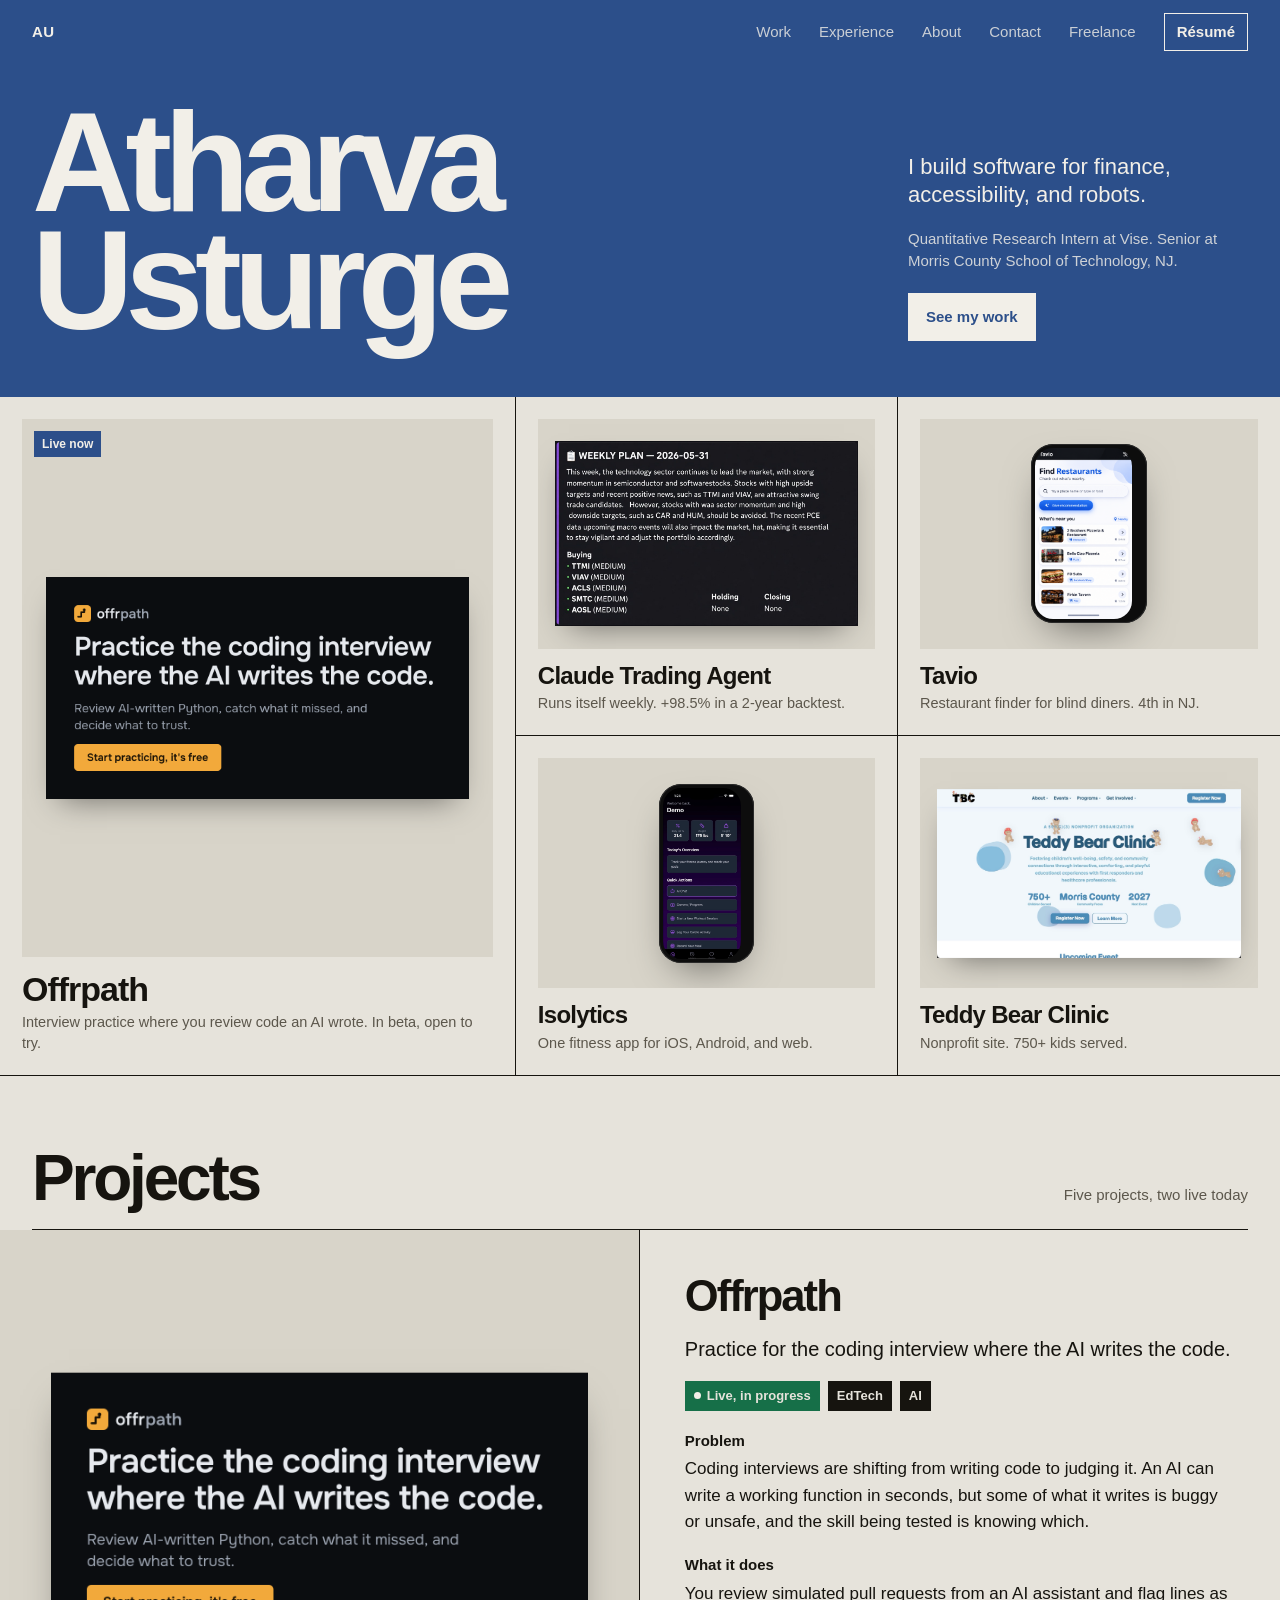
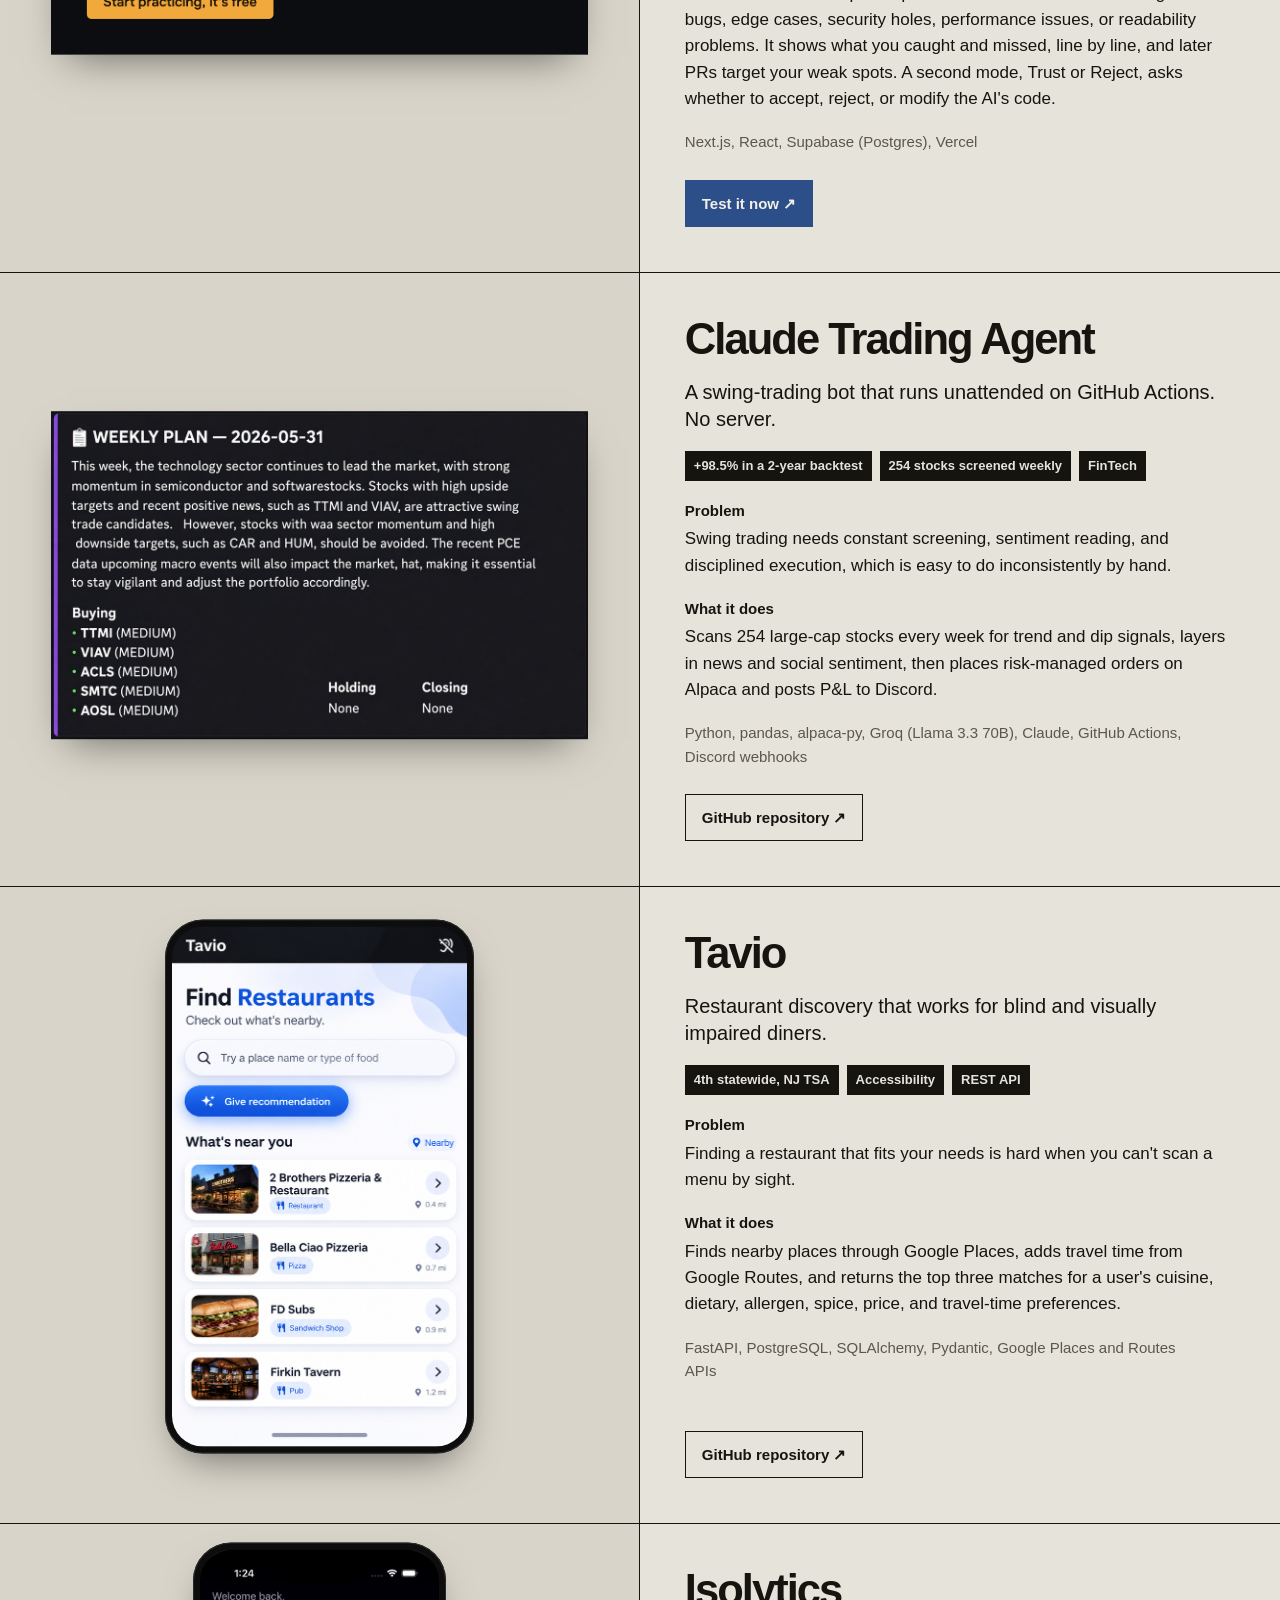
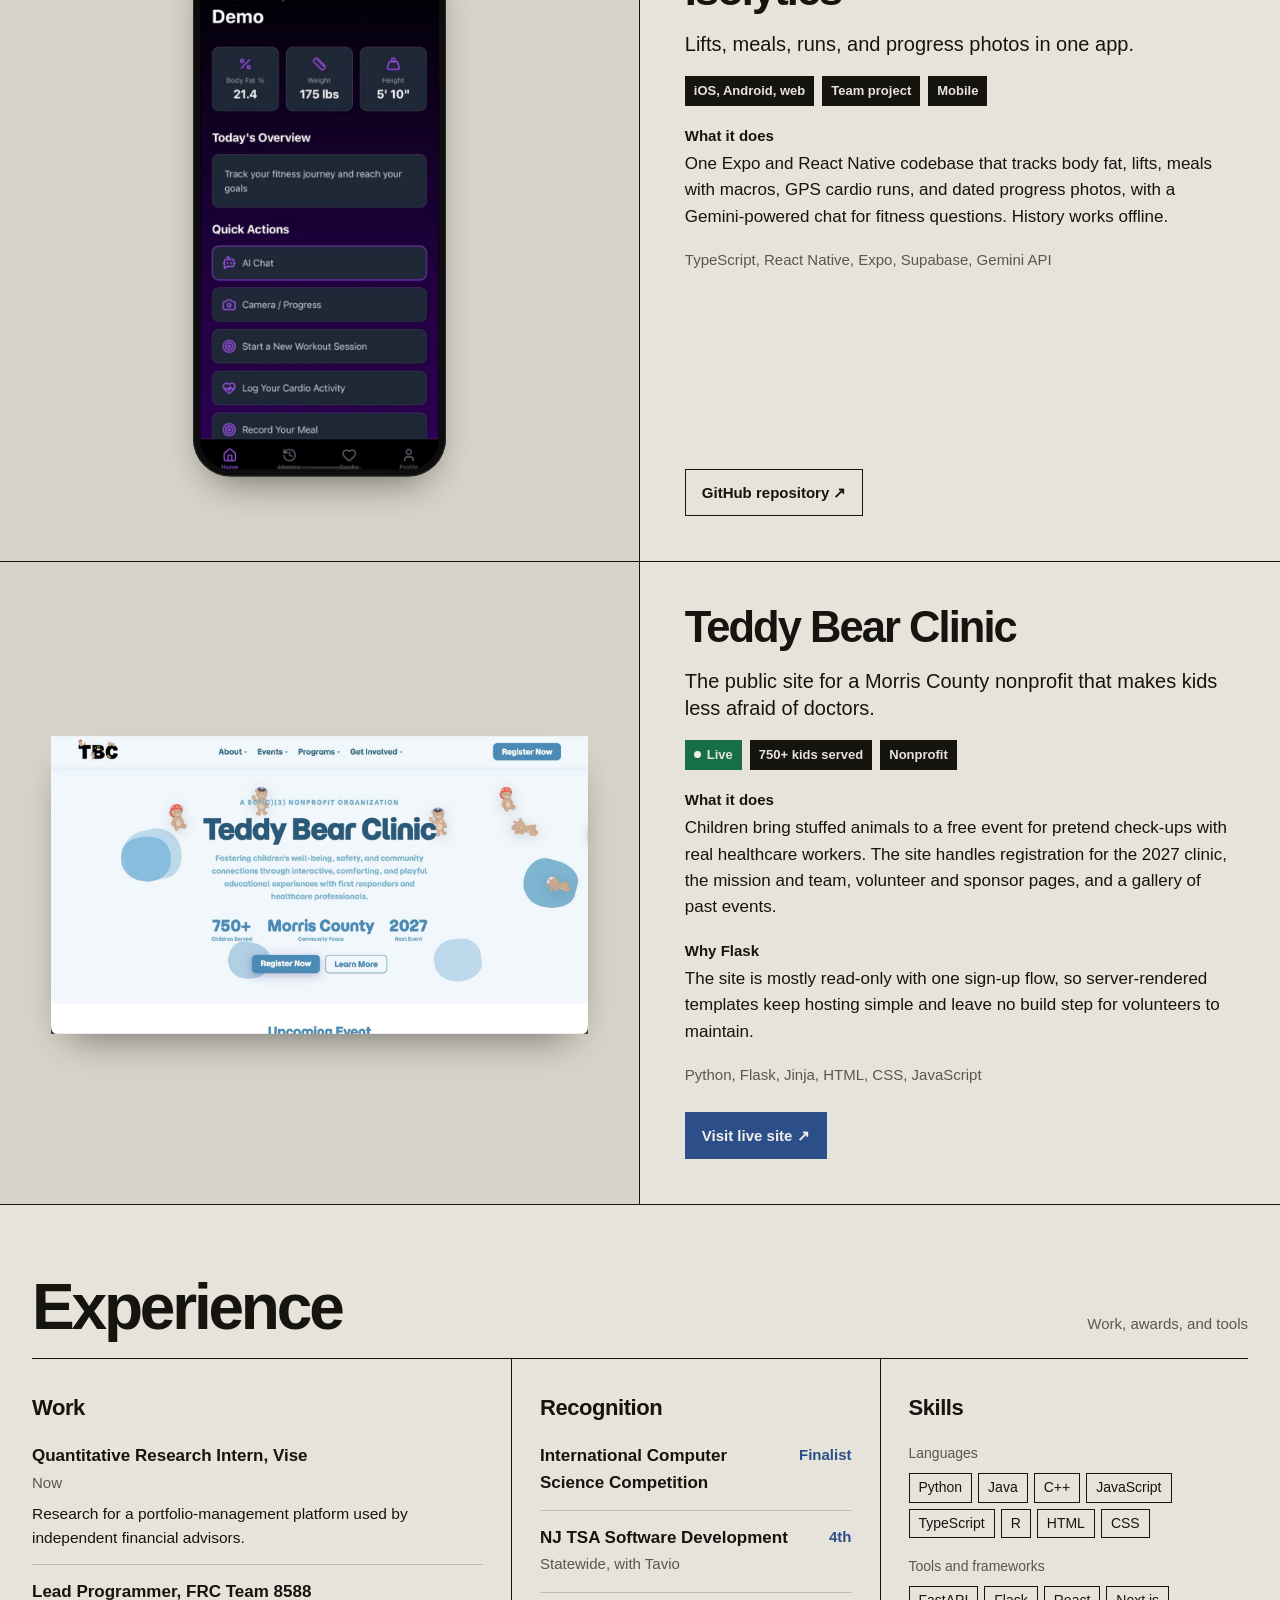
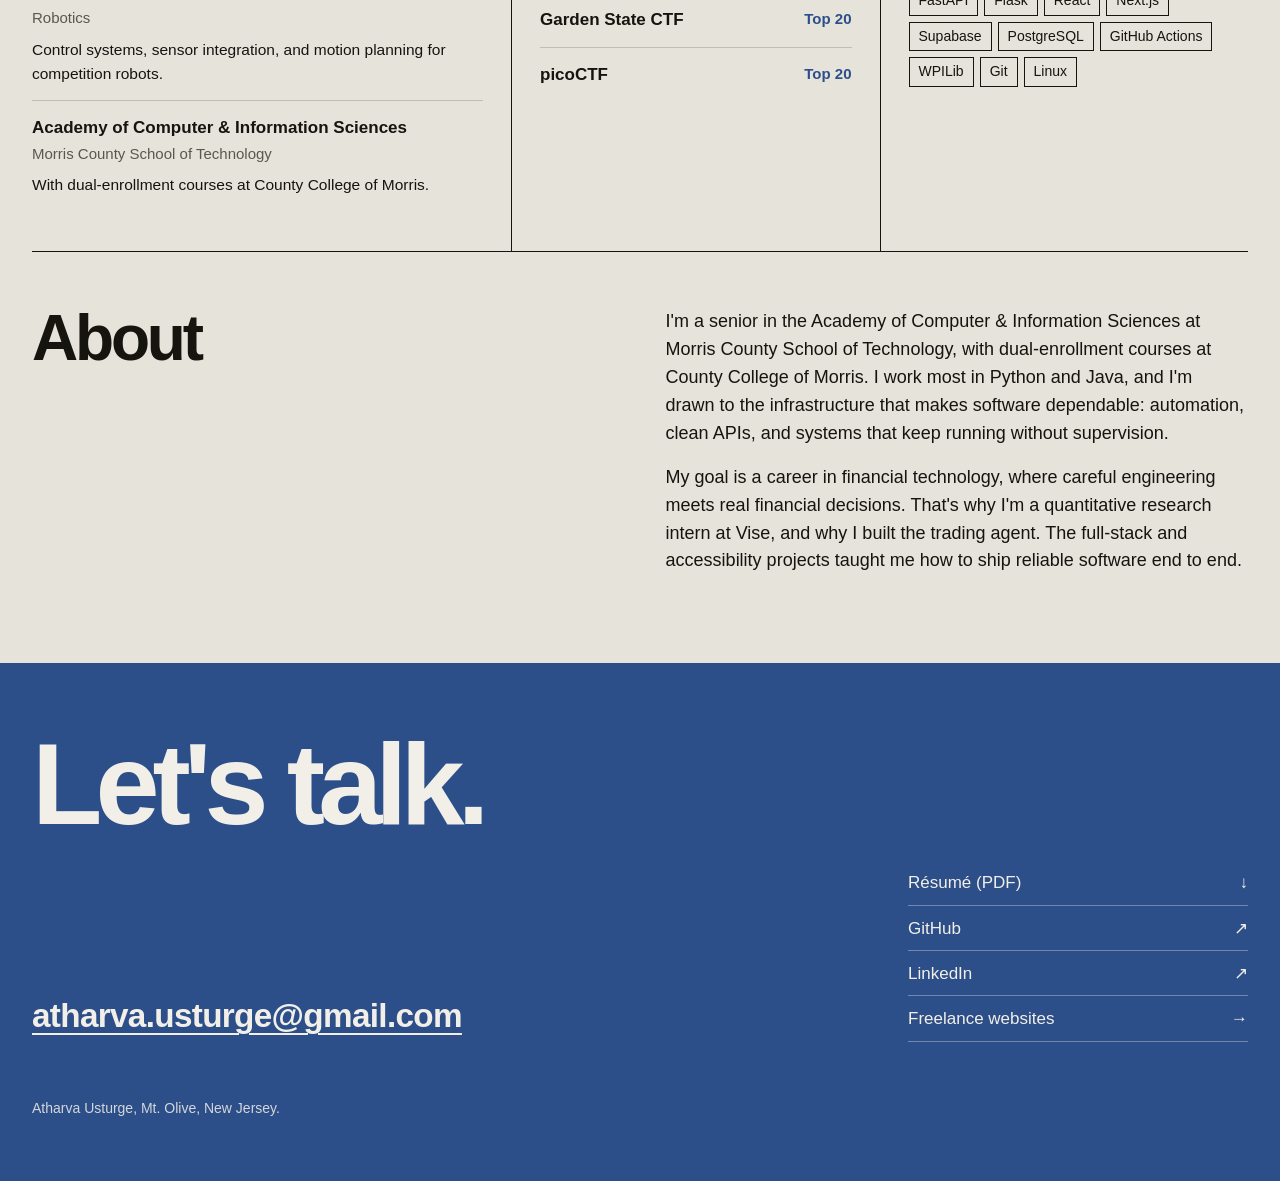
==== commit 59bd6ca4: "Add freelance page for client websites New page at /freelance with Anshu Blends and Teddy Bear Clini" ====
--- a/index.html
+++ b/index.html
@@ -10,7 +10,7 @@
   <link rel="icon" href="assets/favicon.svg" type="image/svg+xml" />
   <link rel="icon" href="assets/favicon-32.png" type="image/png" sizes="32x32" />
   <link rel="apple-touch-icon" href="assets/apple-touch-icon.png" />
-  <link rel="stylesheet" href="style.css?v=4" />
+  <link rel="stylesheet" href="style.css?v=5" />
 </head>
 
 <body>
@@ -19,8 +19,8 @@
 <header><div class="wrap">
   <a class="au" href="#top">AU</a>
   <nav aria-label="Primary">
-    <a href="#work">Work</a><a href="#experience">Experience</a><a href="#about">About</a><a href="#contact">Contact</a>
-    <a class="resume" href="AtharvaUsturge-ResumeCopy.pdf">Résumé</a>
+    <a href="#work">Work</a><a href="#experience">Experience</a><a href="#about">About</a><a href="#contact">Contact</a><a class="keep" href="/freelance">Freelance</a>
+    <a class="nav-btn" href="AtharvaUsturge-ResumeCopy.pdf">Résumé</a>
   </nav>
 </div></header>
 
@@ -163,6 +163,7 @@
         <a href="AtharvaUsturge-ResumeCopy.pdf"><span>Résumé (PDF)</span><span>↓</span></a>
         <a href="https://github.com/atharvausturge" target="_blank" rel="noopener"><span>GitHub</span><span>↗</span></a>
         <a href="https://www.linkedin.com/in/atharva-usturge-a80535349/" target="_blank" rel="noopener"><span>LinkedIn</span><span>↗</span></a>
+        <a href="/freelance"><span>Freelance websites</span><span>→</span></a>
       </div>
     </div>
     <p class="foot">Atharva Usturge, Mt. Olive, New Jersey.</p>
--- a/style.css
+++ b/style.css
@@ -5,7 +5,7 @@
    ========================================================================== */
 :root {
   --cobalt: #2c4f8a; --paper: #e6e3db; --paper-2: #d8d4c9; --ink: #16140f; --soft: #5c574c;
-  --on: #f2efe8; --rule: rgba(22,20,15,.18); --live: #1f8a5b;
+  --on: #f2efe8; --rule: rgba(22,20,15,.18); --live: #166f48;
   --sans: "Helvetica Neue", Helvetica, Arial, sans-serif;
   --mono: ui-monospace, "SF Mono", Menlo, Consolas, monospace;
 }
@@ -28,13 +28,14 @@
 header nav { margin-left: auto; display: flex; gap: 1.75rem; align-items: center; }
 header nav a { text-decoration: none; opacity: .8; }
 header nav a:hover { opacity: 1; }
-header nav .resume { opacity: 1; border: 1.5px solid var(--on); padding: 6px 12px; font-weight: 700; }
-header nav .resume:hover { background: var(--on); color: var(--cobalt); }
+header nav .nav-btn { opacity: 1; border: 1.5px solid var(--on); padding: 6px 12px; font-weight: 700; }
+header nav .nav-btn:hover { background: var(--on); color: var(--cobalt); }
 
 .hero { padding-block: 40px 56px; display: grid; grid-template-columns: minmax(0, 1fr) 340px; gap: 4vw; align-items: end; }
 h1 { will-change: transform; margin: 0; font-size: clamp(64px, 11vw, 176px); line-height: .84; letter-spacing: -0.06em; font-weight: 700; }
 .side p { font-size: 22px; line-height: 1.3; margin: 0 0 18px; }
 .side small { display: block; font-size: 15px; line-height: 1.45; opacity: .82; }
+.hero--page h1 { font-size: clamp(48px, 7.6vw, 124px); line-height: .9; }
 .btn-on { display: inline-block; margin-top: 22px; background: var(--on); color: var(--cobalt); text-decoration: none; font-weight: 700; padding: 12px 18px; font-size: 15px; }
 .btn-on:hover { background: var(--ink); color: var(--on); }
 
@@ -109,7 +110,7 @@
 .contact .others { display: flex; flex-direction: column; gap: 10px; }
 .contact .others a { text-decoration: none; display: flex; justify-content: space-between; border-bottom: 1px solid rgba(242,239,232,.35); padding-bottom: 8px; }
 .contact .others a:hover { border-color: var(--on); }
-.foot { margin-top: 56px; font-size: 14px; opacity: .7; }
+.foot { margin-top: 56px; font-size: 14px; opacity: .85; }
 
 
 /* Phone screenshots get a slim device frame */
@@ -120,7 +121,7 @@
 .project__shot .phone img { max-height: 520px; }
 
 @media (max-width: 960px) {
-  header nav a:not(.resume) { display: none; }
+  header nav a:not(.nav-btn):not(.keep) { display: none; }
   .hero, .contact .row { grid-template-columns: 1fr; }
   .grid { grid-template-columns: 1fr 1fr; }
   .tile--big { grid-column: span 2; grid-row: auto; border-right: 0; border-bottom: 1px solid var(--ink); }
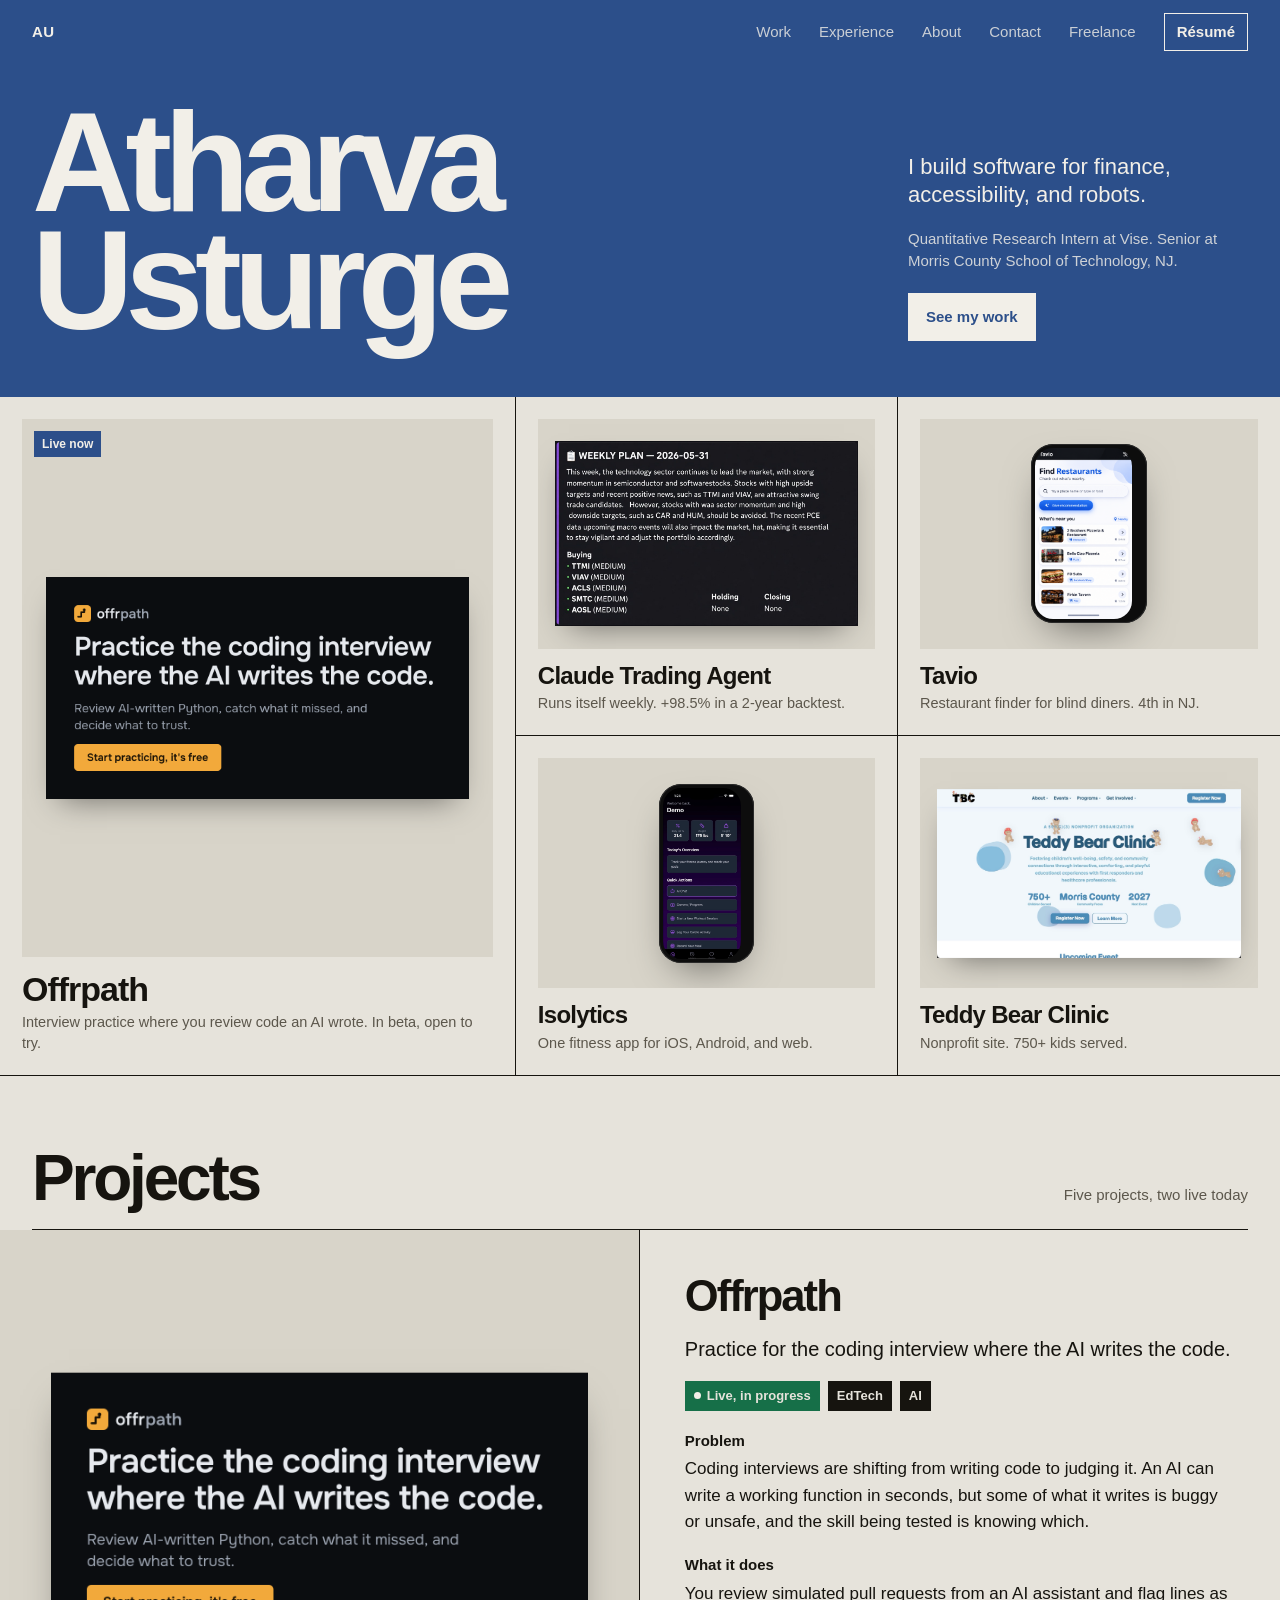
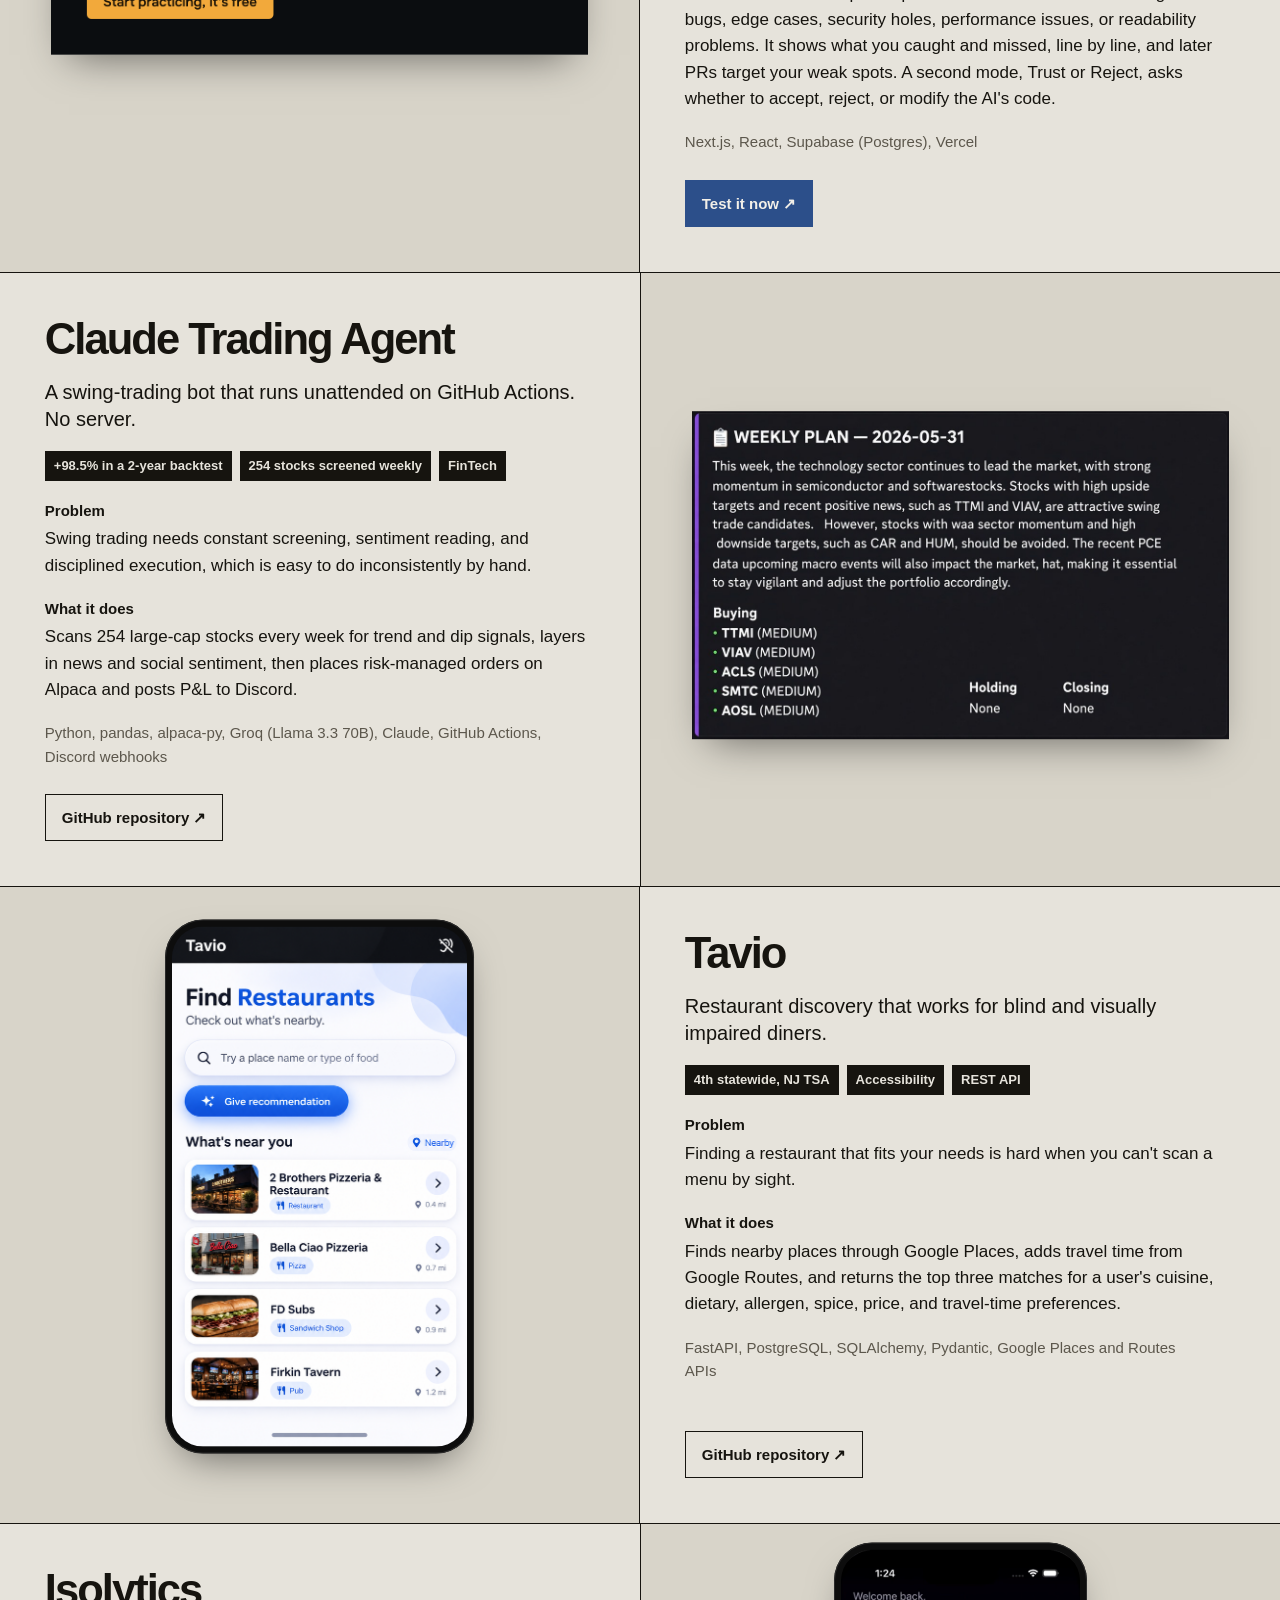
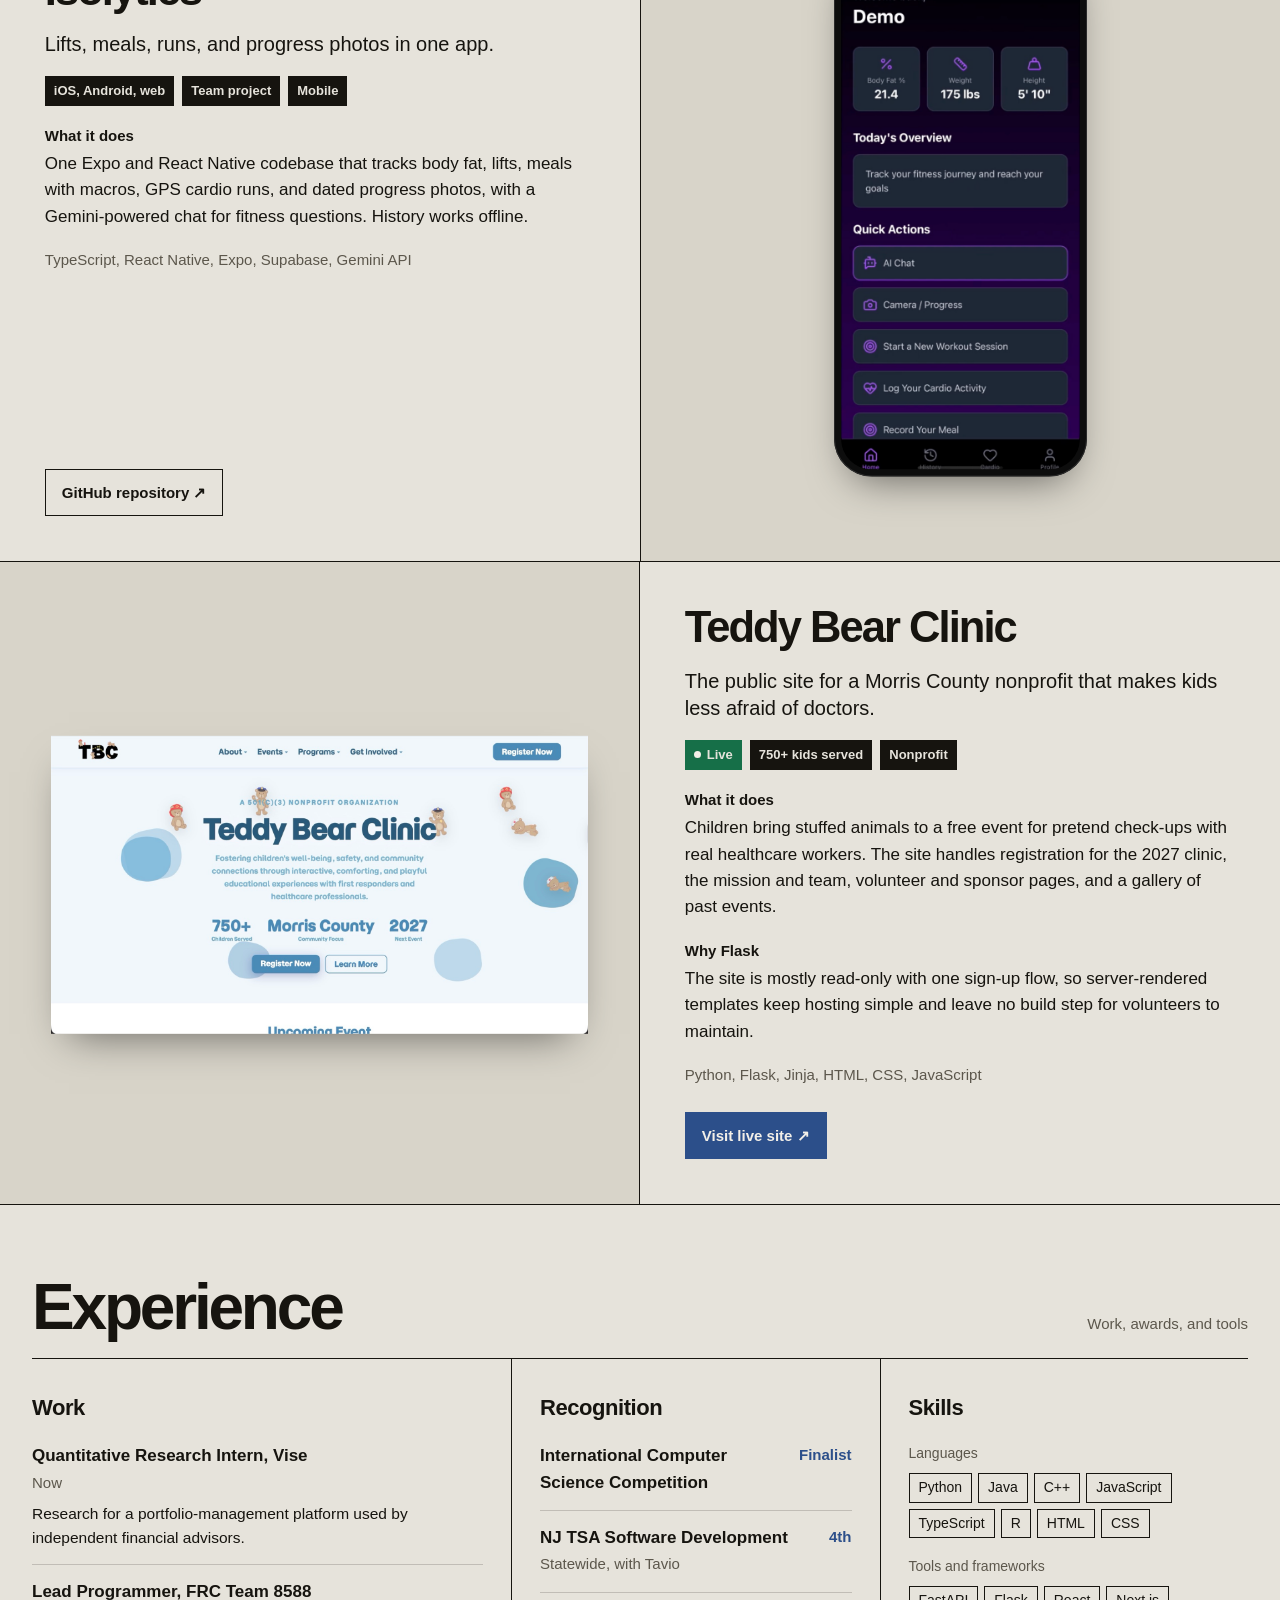
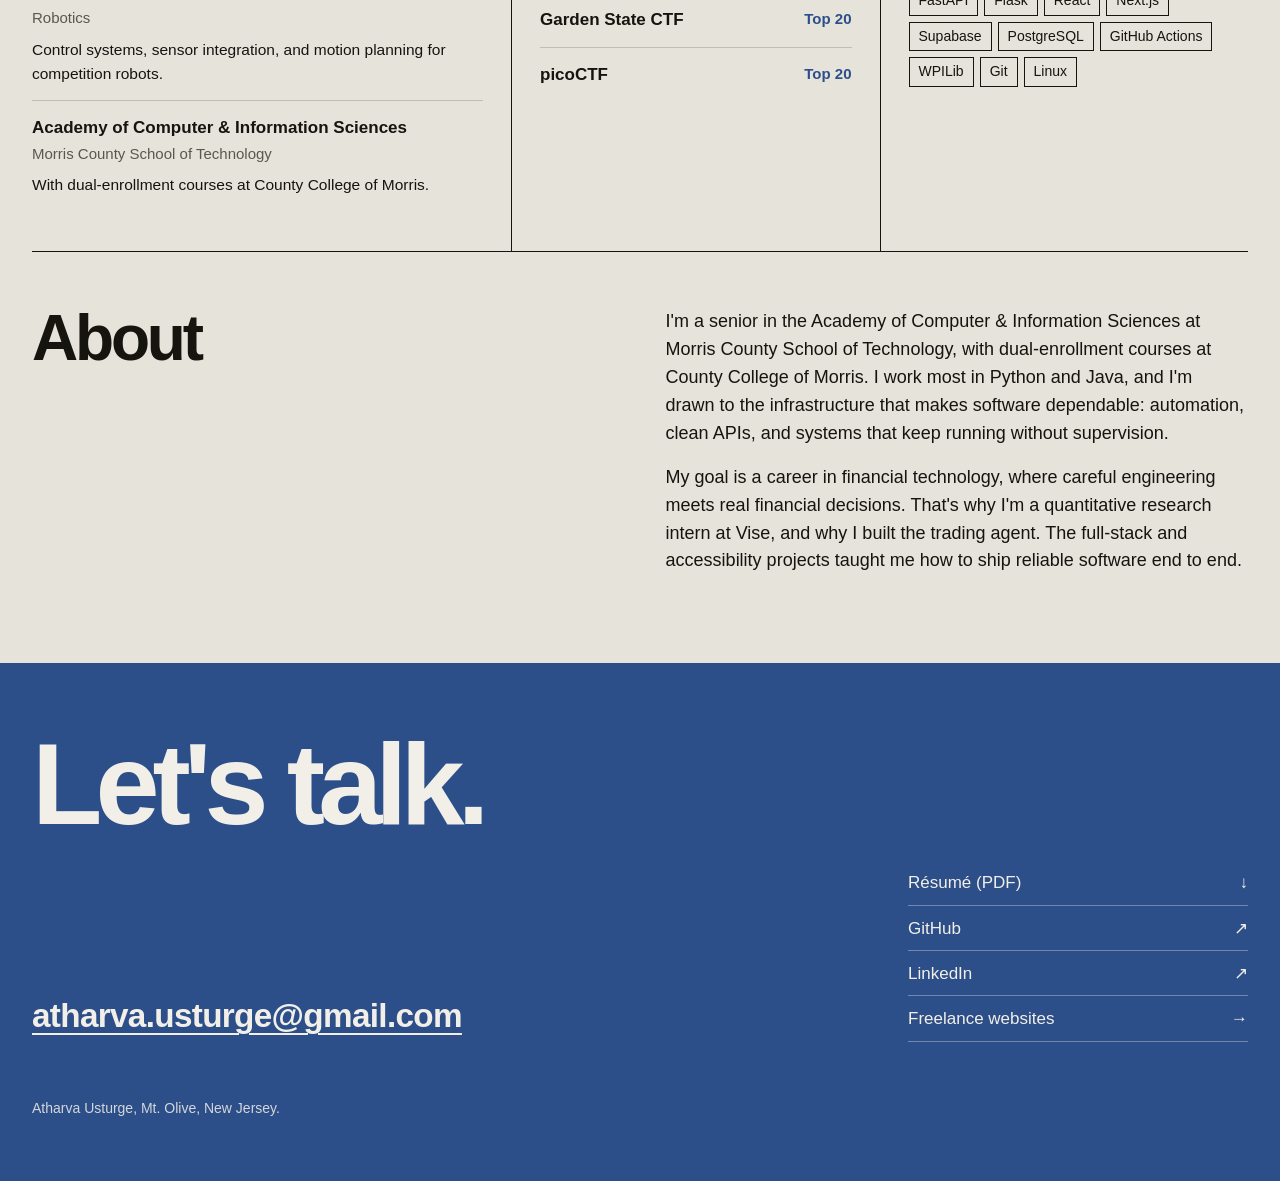
==== commit 02bf6ba1: "Alternate project rows on the portfolio page Every other project now has its text on the left and pi" ====
--- a/index.html
+++ b/index.html
@@ -10,7 +10,7 @@
   <link rel="icon" href="assets/favicon.svg" type="image/svg+xml" />
   <link rel="icon" href="assets/favicon-32.png" type="image/png" sizes="32x32" />
   <link rel="apple-touch-icon" href="assets/apple-touch-icon.png" />
-  <link rel="stylesheet" href="style.css?v=5" />
+  <link rel="stylesheet" href="style.css?v=6" />
 </head>
 
 <body>
--- a/style.css
+++ b/style.css
@@ -120,6 +120,12 @@
 .tile .phone img { border-radius: 18px; max-height: 190px; }
 .project__shot .phone img { max-height: 520px; }
 
+/* Portfolio only: every other project flips, so the text is on the left and the
+   picture on the right. On narrow screens the picture always stays on top. */
+@media (min-width: 961px) {
+  #work ~ .project:nth-of-type(even) .project__shot { order: 2; border-right: 0; border-left: 1px solid var(--ink); }
+}
+
 @media (max-width: 960px) {
   header nav a:not(.nav-btn):not(.keep) { display: none; }
   .hero, .contact .row { grid-template-columns: 1fr; }
